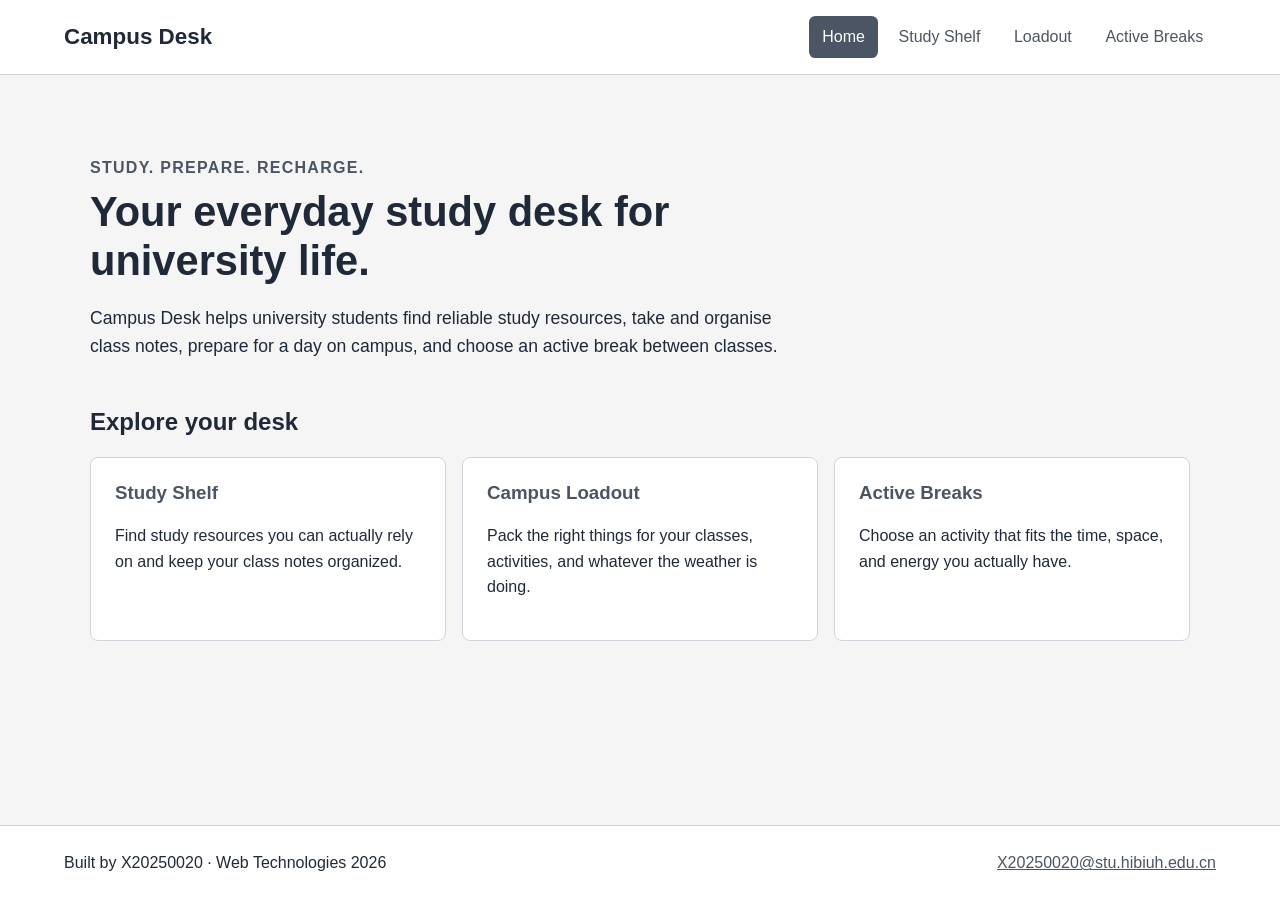
==== index.html @ 7bd05f5b "Set up Campus Desk four-page structure" ====
<!DOCTYPE html>
<html lang="en">

<head>
        <meta charset="UTF-8">

        <meta name="viewport"
        content="width=device-width, initial-scale=1.0">

        <meta name="description"
          content="A digital desk for university study and campus life.">

    <title>Home | Campus Desk</title>

    <link rel="stylesheet" href="styles.css">

</head>

<body>
    <a class="skip-link" href="#main-content">
        Skip to main content
    </a>

    <header class="site-header">
        <a class="site-name" href="index.html">
            Campus Desk
        </a>
        
        <nav aria-label="Primary navigation">
            <ul>
                <li>
                    <a href="index.html" aria-current="page">
                        Home
                    </a>
                </li>

                <li>
                    <a href="study.html">
                        Study Shelf
                    </a>
                </li>
                <li>
                    <a href="loadout.html">
                        Loadout
                    </a>
                </li>

                <li>
                    <a href="move.html">
                        Active Breaks
                    </a>
                </li>
            </ul>
        </nav>
    </header>

    <main id="main-content">
        <section class="hero">
            <p class="eyebrow">
                Study. Prepare. Recharge.
            </p>

            <h1>
                Your everyday study desk for university life.
            </h1>

            <p class="intro">
                Campus Desk helps university students find reliable study
                resources, take and organise class notes, prepare for a day
                on campus, and choose an active break between classes.
            </p>
        </section>

        <section aria-labelledby="tools-heading">
            <h2 id="tools-heading">
                Explore your desk
            </h2>

            <div class="tool-grid">
                <article class="tool-card">
                    <h3>
                        <a href="study.html">
                            Study Shelf
                        </a>
                    </h3>

                    <p>
                        Find study resources you can actually rely on and keep your class notes organized.
                    </p>
                </article>

                <article class="tool-card">
                    <h3>
                        <a href="loadout.html">
                            Campus Loadout
                        </a>
                    </h3>

                    <p>
                        Pack the right things for your classes, activities, and whatever the weather is doing.
                    </p>
                </article>

                <article class="tool-card">
                    <h3>
                        <a href="move.html">
                            Active Breaks
                        </a>
                    </h3>

                    <p>
                       Choose an activity that fits the time, space, and energy you actually have.
                    </p>
                </article>
            </div>
        </section>
    </main>

    <footer class="site-footer">
    <p>
        Built by X20250020 · Web Technologies 2026
    </p>

    <address>
        <a href="mailto:X20250020@stu.hibiuh.edu.cn">
            X20250020@stu.hibiuh.edu.cn
        </a>
    </address>
</footer>


</body>
</html>
---- styles.css ----
/* ---------- Basic page settings ---------- */

* {
    box-sizing: border-box;
}

html {
    scroll-behavior: smooth;
}

body {
    min-height: 100vh;
    margin: 0;

    display: flex;
    flex-direction: column;

    font-family: Arial, sans-serif;
    line-height: 1.6;
    color: #1f2937;
    background-color: #f5f5f5;
}

a {
    color: #4b5563;
}

img {
    display: block;
    max-width: 100%;
}


/* ---------- Keyboard accessibility ---------- */

a:focus-visible,
button:focus-visible,
input:focus-visible,
select:focus-visible,
textarea:focus-visible,
summary:focus-visible {
    outline: 3px solid #f59e0b;
    outline-offset: 3px;
}

.skip-link {
    position: absolute;
    top: 0;
    left: -10000px;
}

.skip-link:focus {
    left: 1rem;
    top: 1rem;
    z-index: 100;

    padding: 0.75rem 1rem;

    color: #1f2937;
    background-color: white;
}


/* ---------- Header and navigation ---------- */

.site-header {
    display: flex;
    justify-content: space-between;
    align-items: center;
    gap: 2rem;

    padding: 1rem 5%;

    background-color: white;
    border-bottom: 1px solid #d1d5db;
}

.site-name {
    color: #1f2937;
    font-size: 1.4rem;
    font-weight: bold;
    text-decoration: none;
}

nav ul {
    display: flex;
    flex-wrap: wrap;
    gap: 0.5rem;

    margin: 0;
    padding: 0;

    list-style: none;
}

nav a {
    display: block;

    padding: 0.5rem 0.8rem;

    color: #4b5563;
    border-radius: 0.4rem;
    text-decoration: none;
}

nav a:hover,
nav a[aria-current="page"] {
    color: white;
    background-color: #4b5563;
}


/* ---------- Main content ---------- */

main {
    width: 90%;
    max-width: 1100px;
    margin: 0 auto;
    padding: 4rem 0;

    flex: 1;
}

.hero,
.page-intro {
    max-width: 720px;
    margin-bottom: 3rem;
}

.eyebrow {
    margin-bottom: 0.4rem;

    color: #4b5563;
    font-weight: bold;
    letter-spacing: 0.08em;
    text-transform: uppercase;
}

h1,
h2,
h3 {
    line-height: 1.2;
}

h1 {
    margin: 0 0 1rem;
    font-size: 2.6rem;
}

h2 {
    margin-top: 0;
}

.intro,
.page-intro p {
    font-size: 1.1rem;
}


/* ---------- Home page cards ---------- */

.tool-grid {
    display: grid;
    grid-template-columns: repeat(3, 1fr);
    gap: 1rem;
}

.tool-card {
    padding: 1.5rem;

    background-color: white;
    border: 1px solid #d1d5db;
    border-radius: 0.5rem;
}

.tool-card h3 {
    margin-top: 0;
}

.tool-card a {
    text-decoration: none;
}

.tool-card:hover {
    border-color: #4b5563;
}


/* ---------- Study Shelf ---------- */

.study-layout {
    display: grid;
    grid-template-columns: 1fr 1fr;
    gap: 2rem;
}

.shelf {
    padding: 1.5rem;

    background-color: white;
    border: 1px solid #d1d5db;
    border-radius: 0.5rem;
}

.book-list {
    display: grid;
    gap: 1rem;
}

.book-card {
    padding: 1rem;

    background-color: #f7f7f7;
    border-left: 4px solid #4b5563;
}

.book-card h3 {
    margin-top: 0;
}

.notebook-list {
    display: grid;
    gap: 0.75rem;

    margin-bottom: 2rem;
}

details {
    padding: 0.8rem;

    background-color: #f7f7f7;
    border: 1px solid #d1d5db;
    border-radius: 0.4rem;
}

summary {
    font-weight: bold;
    cursor: pointer;
}


/* ---------- Forms ---------- */

.form-group {
    margin-bottom: 1rem;
}

label {
    display: block;
    margin-bottom: 0.35rem;
    font-weight: bold;
}

input[type="text"],
select,
textarea {
    width: 100%;
    padding: 0.75rem;

    font: inherit;
    color: #1f2937;
    background-color: white;

    border: 1px solid #9ca3af;
    border-radius: 0.35rem;
}

textarea {
    resize: vertical;
}

fieldset {
    margin: 0 0 1rem;
    padding: 1rem;

    border: 1px solid #9ca3af;
    border-radius: 0.35rem;
}

legend {
    padding: 0 0.4rem;
    font-weight: bold;
}

fieldset label {
    margin: 0.5rem 0;
    font-weight: normal;
}

input[type="checkbox"],
input[type="radio"] {
    margin-right: 0.4rem;
}

.button-row {
    display: flex;
    flex-wrap: wrap;
    gap: 0.75rem;

    margin-top: 1rem;
}

button {
    padding: 0.7rem 1rem;

    font: inherit;
    font-weight: bold;
    color: white;

    background-color: #4b5563;
    border: 0;
    border-radius: 0.35rem;

    cursor: pointer;
}

button:hover {
    background-color: #374151;
}


/* ---------- Loadout page ---------- */

.loadout-layout,
.move-layout {
    display: grid;
    grid-template-columns: 1fr 1fr;
    gap: 2rem;
}

.loadout-controls,
.loadout-preview,
.activity-controls,
.activity-result {
    padding: 1.5rem;

    background-color: white;
    border: 1px solid #d1d5db;
    border-radius: 0.5rem;
}

.backpack {
    min-height: 220px;

    display: grid;
    place-items: center;

    margin: 1rem 0;
    padding: 2rem;

    color: white;
    font-size: 1.4rem;
    font-weight: bold;

    background-color: #4b5563;
    border: 8px solid #374151;
    border-radius: 2rem 2rem 0.8rem 0.8rem;
}

#packing-list {
    padding-left: 1.5rem;
}


/* ---------- Active Breaks page ---------- */

.activity-figure {
    min-height: 220px;

    display: grid;
    place-items: center;

    margin: 1rem 0;
    padding: 2rem;

    color: #4b5563;
    font-size: 1.3rem;
    font-weight: bold;

    background-color: #f3f4f6;
    border: 2px dashed #4b5563;
    border-radius: 0.5rem;
}

.activity-grid {
    display: grid;
    grid-template-columns: repeat(2, 1fr);
    gap: 1rem;
}

.activity-card {
    padding: 1.5rem;

    background-color: white;
    border: 1px solid #d1d5db;
    border-radius: 0.5rem;
}

.activity-card h3 {
    margin-top: 0;
}


/* ---------- Footer ---------- */

.site-footer {
    display: flex;
    justify-content: space-between;
    gap: 1rem;

    padding: 1.5rem 5%;

    background-color: white;
    border-top: 1px solid #d1d5db;
}

.site-footer p {
    margin: 0;
}

.site-footer address {
    font-style: normal;
}


/* ---------- Phone layout ---------- */

@media (max-width: 760px) {
    .site-header {
        align-items: flex-start;
        flex-direction: column;
        gap: 1rem;
    }

    main {
        padding: 2.5rem 0;
    }

    h1 {
        font-size: 2rem;
    }

    .tool-grid,
    .study-layout,
    .loadout-layout,
    .move-layout,
    .activity-grid {
        grid-template-columns: 1fr;
    }

    .site-footer {
        flex-direction: column;
    }
}
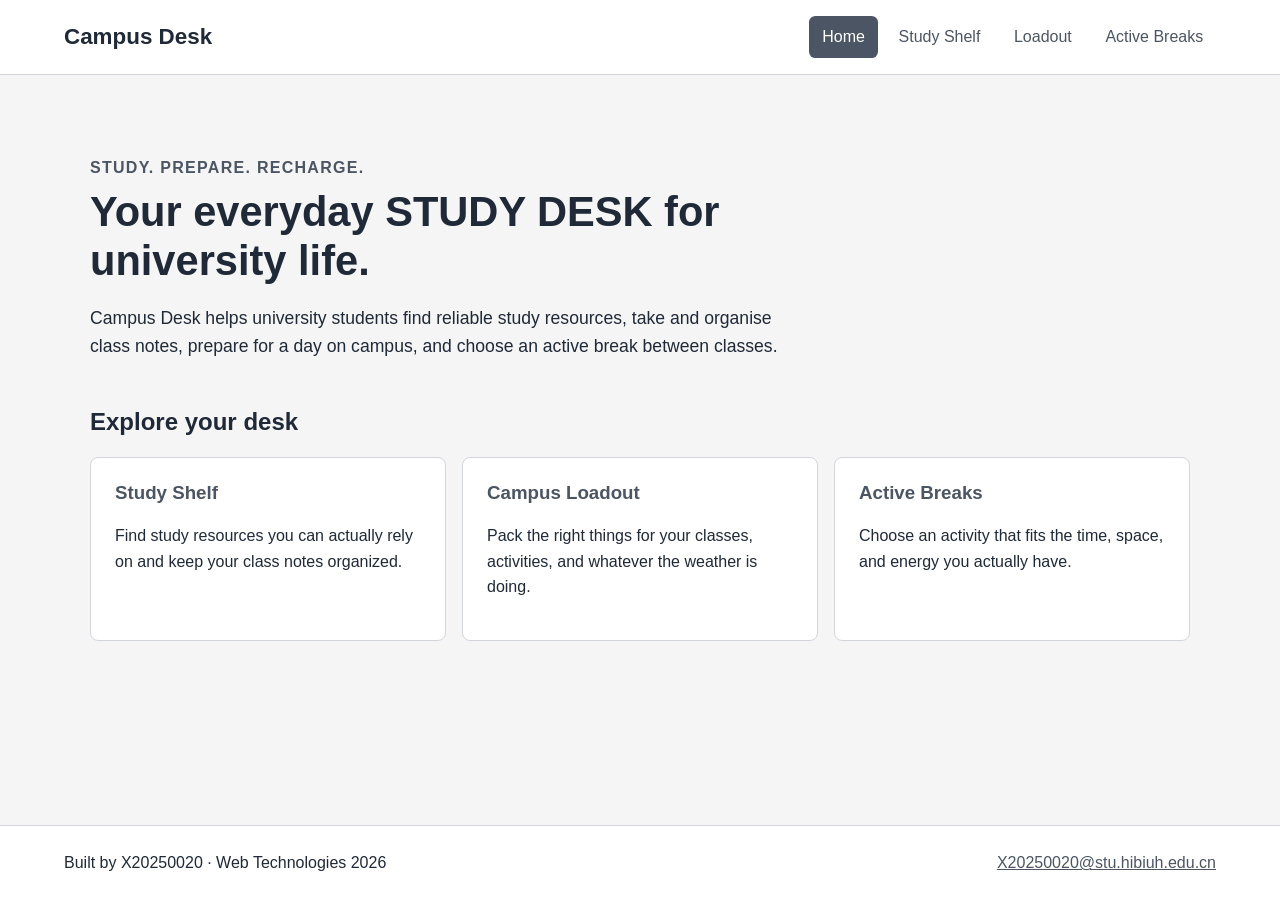
==== commit f57c93fd: "Refine Campus Desk homepage" ====
--- a/index.html
+++ b/index.html
@@ -61,7 +61,7 @@
             </p>
 
             <h1>
-                Your everyday study desk for university life.
+                Your everyday STUDY DESK for university life.
             </h1>
 
             <p class="intro">
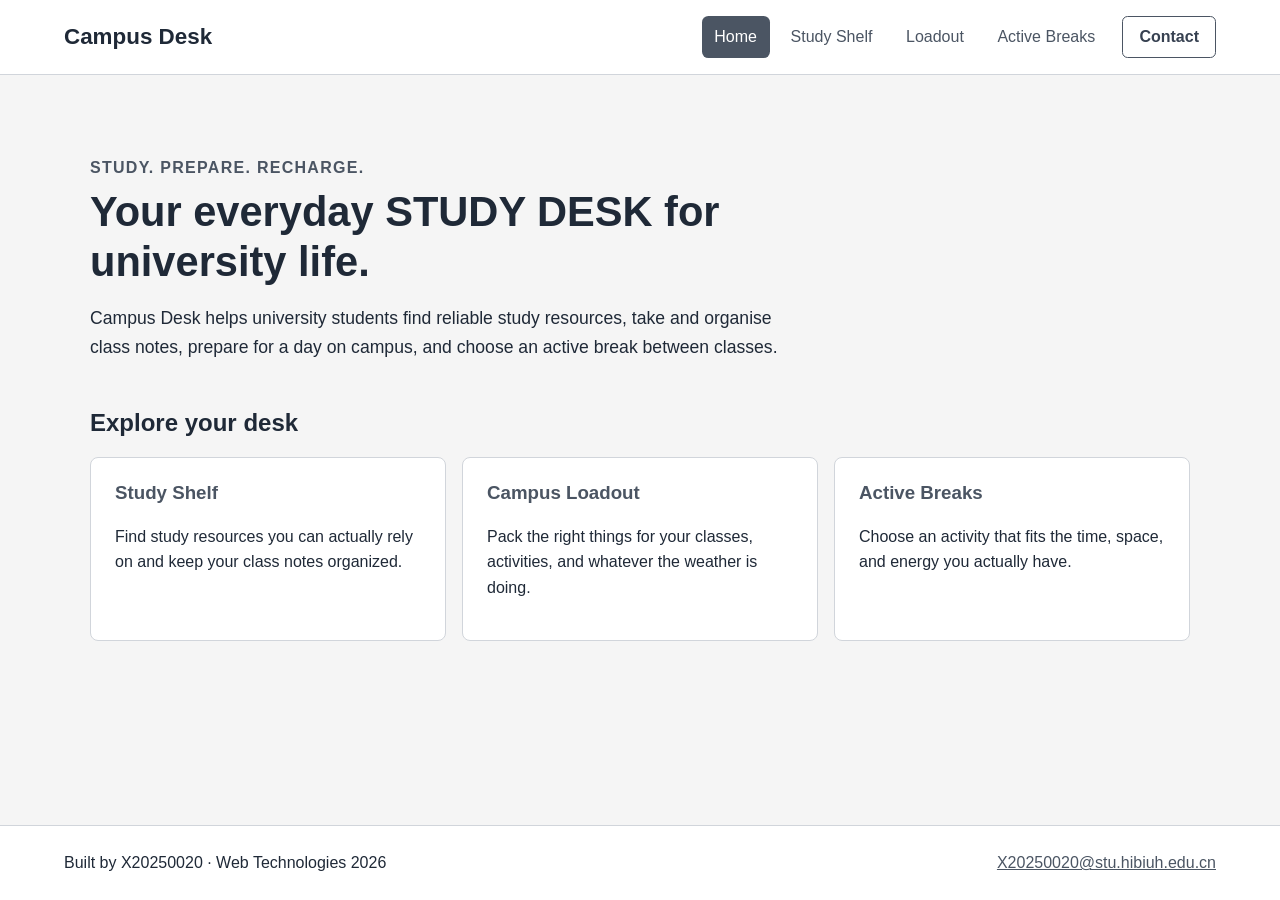
==== commit 579b3244: "Add Contact page and navigation" ====
--- a/index.html
+++ b/index.html
@@ -48,6 +48,13 @@
                 <li>
                     <a href="move.html">
                         Active Breaks
+                    </a>
+                </li>
+
+                <li>
+                    <a class="contact-nav-link"
+                       href="contact.html">
+                        Contact
                     </a>
                 </li>
             </ul>
--- a/styles.css
+++ b/styles.css
@@ -109,6 +109,24 @@
     background-color: #4b5563;
 }
 
+.contact-nav-link {
+    margin-left: 0.4rem;
+    padding: 0.45rem 1rem;
+
+    color: #374151;
+    font-weight: bold;
+
+    background-color: white;
+    border: 1px solid #4b5563;
+    border-radius: 0.35rem;
+}
+
+.contact-nav-link:hover,
+.contact-nav-link[aria-current="page"] {
+    color: white;
+    background-color: #4b5563;
+}
+
 
 /* ---------- Main content ---------- */
 
@@ -252,6 +270,7 @@
 }
 
 input[type="text"],
+input[type="email"],
 select,
 textarea {
     width: 100%;
@@ -398,6 +417,40 @@
 
 .activity-card h3 {
     margin-top: 0;
+}
+
+
+/* ---------- Contact page ---------- */
+
+.contact-layout {
+    display: grid;
+    grid-template-columns: 0.8fr 1.2fr;
+    gap: 2rem;
+}
+
+.contact-details,
+.contact-form-card {
+    padding: 1.5rem;
+
+    background-color: white;
+    border: 1px solid #d1d5db;
+    border-radius: 0.5rem;
+}
+
+.contact-details h3 {
+    margin-bottom: 0.35rem;
+}
+
+.contact-details address {
+    font-style: normal;
+}
+
+.contact-note {
+    margin-top: 2rem;
+    padding-top: 1rem;
+
+    color: #4b5563;
+    border-top: 1px solid #d1d5db;
 }
 
 
@@ -444,6 +497,7 @@
     .study-layout,
     .loadout-layout,
     .move-layout,
+    .contact-layout,
     .activity-grid {
         grid-template-columns: 1fr;
     }
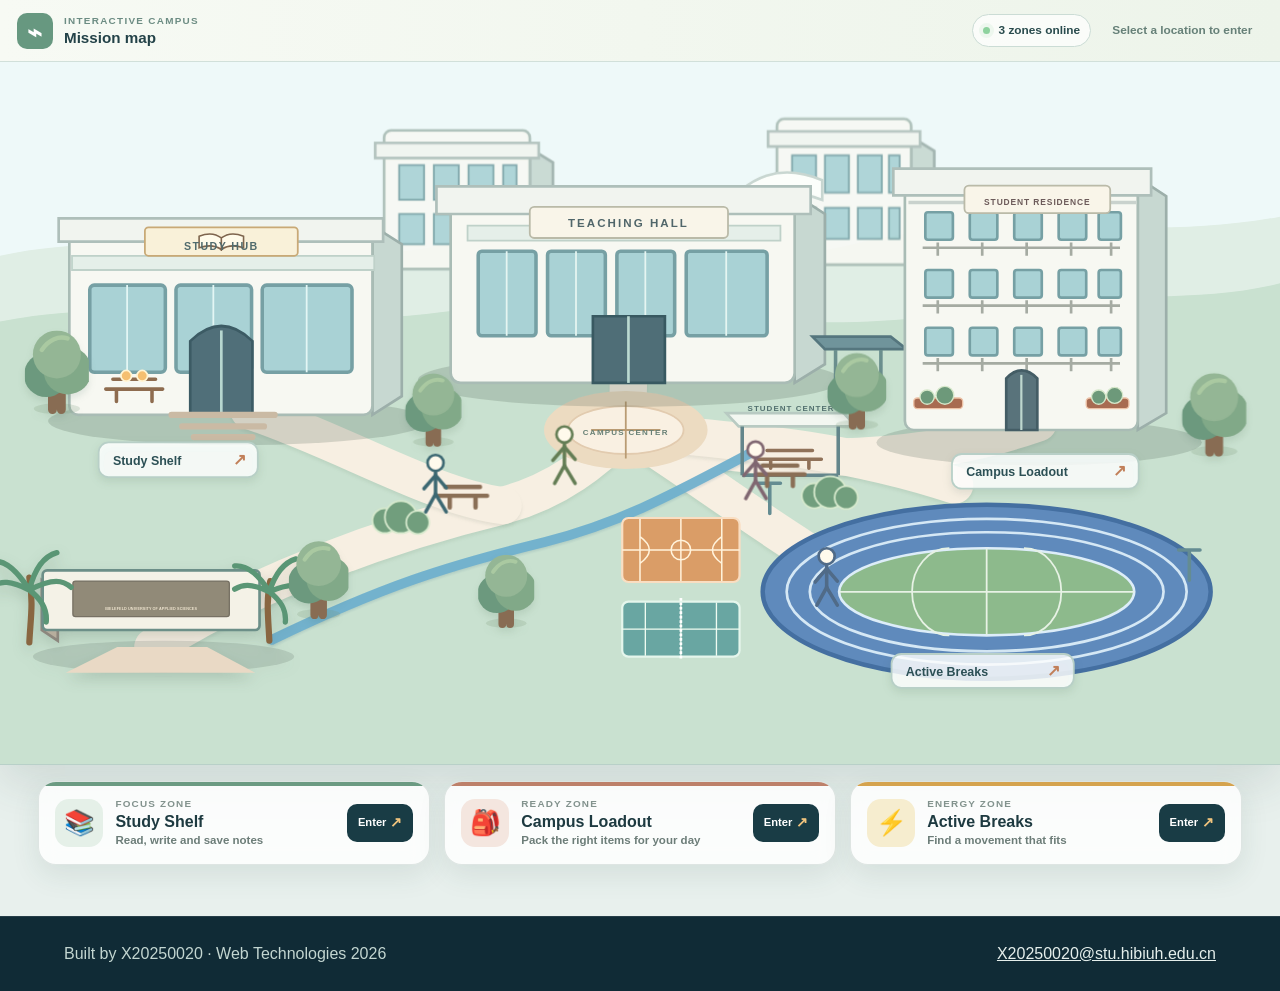
==== commit a565c56d: "Update Campus Desk" ====
--- a/index.html
+++ b/index.html
@@ -13,114 +13,427 @@
     <title>Home | Campus Desk</title>
 
     <link rel="stylesheet" href="styles.css">
+    <link rel="stylesheet" href="home.css">
+    <script src="home.js" defer></script>
 
 </head>
 
-<body>
+<body class="home-page">
     <a class="skip-link" href="#main-content">
         Skip to main content
     </a>
 
-    <header class="site-header">
-        <a class="site-name" href="index.html">
-            Campus Desk
-        </a>
-        
-        <nav aria-label="Primary navigation">
-            <ul>
-                <li>
-                    <a href="index.html" aria-current="page">
-                        Home
+    <main id="main-content">
+        <section class="campus-world" aria-label="Explore the campus">
+            <div class="campus-gamebar">
+                <div class="gamebar-title">
+                    <span class="gamebar-map-icon" aria-hidden="true">⌁</span>
+                    <div><small>Interactive campus</small><strong>Mission map</strong></div>
+                </div>
+                <div class="gamebar-status">
+                    <span><i aria-hidden="true"></i> 3 zones online</span>
+                    <span class="gamebar-hint">Select a location to enter</span>
+                </div>
+            </div>
+            <div class="campus-map-scroll">
+                <svg class="campus-map" viewBox="0 0 1440 790" xmlns="http://www.w3.org/2000/svg" role="group" aria-label="Campus map with a library, teaching building, dorm and sports field">
+                    <defs>
+                        <linearGradient id="campus-sky" x2="0" y2="1">
+                            <stop stop-color="#eaf6fa"/>
+                            <stop offset="1" stop-color="#f8faf2"/>
+                        </linearGradient>
+                        <linearGradient id="campus-grass" x2="0" y2="1">
+                            <stop stop-color="#e3edda"/>
+                            <stop offset="1" stop-color="#cfdfc9"/>
+                        </linearGradient>
+                        <linearGradient id="campus-path" x2="0" y2="1">
+                            <stop stop-color="#f5e9d8"/>
+                            <stop offset="1" stop-color="#e6d4bd"/>
+                        </linearGradient>
+                        <linearGradient id="library-front" x2="0" y2="1">
+                            <stop stop-color="#f9f5e9"/>
+                            <stop offset="1" stop-color="#e5d9c4"/>
+                        </linearGradient>
+                        <linearGradient id="dorm-front" x2="0" y2="1">
+                            <stop stop-color="#faf1e4"/>
+                            <stop offset="1" stop-color="#e5ccb7"/>
+                        </linearGradient>
+                        <linearGradient id="hall-front" x2="0" y2="1">
+                            <stop stop-color="#f9f8ee"/>
+                            <stop offset="1" stop-color="#e2e8dc"/>
+                        </linearGradient>
+                        <filter id="building-shadow" x="-20%" y="-30%" width="140%" height="170%">
+                            <feDropShadow dx="0" dy="12" stdDeviation="13" flood-color="#40584f" flood-opacity=".18"/>
+                        </filter>
+                        <symbol id="campus-tree" viewBox="-36 -62 72 94">
+                            <ellipse cx="0" cy="26" rx="26" ry="6" fill="#7b987c" opacity=".22"/>
+                            <path d="M-5 6V27M5 7v20" stroke="#876d55" stroke-width="10" stroke-linecap="round"/>
+                            <circle cx="-12" cy="-12" r="25" fill="#6e987f"/>
+                            <circle cx="12" cy="-17" r="27" fill="#83a889"/>
+                            <circle cx="0" cy="-35" r="27" fill="#95b596"/>
+                            <path d="M-17-40c8-12 19-16 29-13" stroke="#b7d1aa" stroke-width="5" fill="none" stroke-linecap="round" opacity=".65"/>
+                        </symbol>
+                    </defs>
+
+                    <rect width="1440" height="790" fill="url(#campus-sky)"/>
+                    <path d="M0 321Q150 258 300 307T600 302T940 300T1440 298V790H0Z" fill="#eaf0e3"/>
+                    <path d="M0 366Q160 326 352 352T739 348T1090 350T1440 329V790H0Z" fill="url(#campus-grass)"/>
+                    <g class="cloud cloud-one" fill="#fff" opacity=".72">
+                        <ellipse cx="131" cy="95" rx="56" ry="14"/><circle cx="105" cy="82" r="19"/><circle cx="139" cy="76" r="27"/>
+                    </g>
+                    <g class="cloud cloud-two" fill="#fff" opacity=".7">
+                        <ellipse cx="1118" cy="108" rx="76" ry="17"/><circle cx="1078" cy="95" r="23"/><circle cx="1126" cy="86" r="32"/>
+                    </g>
+                    <circle cx="1332" cy="83" r="37" fill="#f3dca4" opacity=".85"/>
+
+                    <g class="campus-background-buildings" aria-hidden="true">
+                        <g transform="translate(382 218)">
+                            <rect width="174" height="126" rx="8"/>
+                            <path class="aux-roof" d="M-8 13H182L158-7H18Z"/>
+                            <g class="aux-windows">
+                                <rect x="18" y="34" width="31" height="35" rx="4"/><rect x="60" y="34" width="31" height="35" rx="4"/><rect x="102" y="34" width="31" height="35" rx="4"/><rect x="144" y="34" width="18" height="35" rx="4"/>
+                                <rect x="18" y="80" width="31" height="28" rx="4"/><rect x="60" y="80" width="31" height="28" rx="4"/><rect x="102" y="80" width="31" height="28" rx="4"/>
+                            </g>
+                        </g>
+                        <g transform="translate(916 215)">
+                            <rect width="154" height="132" rx="8"/>
+                            <path class="aux-roof" d="M-8 14H162L142-6H20Z"/>
+                            <g class="aux-windows">
+                                <rect x="17" y="36" width="34" height="34" rx="4"/><rect x="61" y="36" width="34" height="34" rx="4"/><rect x="105" y="36" width="32" height="34" rx="4"/>
+                                <rect x="17" y="82" width="34" height="29" rx="4"/><rect x="61" y="82" width="34" height="29" rx="4"/><rect x="105" y="82" width="32" height="29" rx="4"/>
+                            </g>
+                        </g>
+                    </g>
+
+                    <!-- Paths connect the three destinations as one campus. -->
+                    <path d="M664 338Q676 426 699 502Q667 557 571 594Q413 615 239 669" class="ground-path"/>
+                    <path d="M699 502Q850 531 1037 506Q1169 501 1278 600" class="ground-path"/>
+                    <path d="M700 502Q815 595 907 693" class="ground-path"/>
+                    <path d="M208 744Q260 694 365 646Q477 606 571 594" class="ground-path ground-path--entrance"/>
+                    <ellipse cx="700" cy="509" rx="67" ry="31" fill="#ead6ba"/>
+                    <ellipse cx="700" cy="509" rx="45" ry="17" fill="#f5e8d5"/>
+                    <g class="campus-start-point" transform="translate(700 496)">
+                        <circle r="13"/>
+                        <path d="M0-6V6M-6 0H6"/>
+                        <text x="0" y="30" text-anchor="middle">START</text>
+                    </g>
+
+                    <use href="#campus-tree" x="28" y="387" width="72" height="94"/>
+                    <use href="#campus-tree" x="479" y="398" width="68" height="89"/>
+                    <use href="#campus-tree" x="932" y="371" width="67" height="88"/>
+                    <use href="#campus-tree" x="1340" y="430" width="72" height="94"/>
+                    <use href="#campus-tree" x="69" y="625" width="71" height="93"/>
+                    <use href="#campus-tree" x="618" y="645" width="65" height="86"/>
+
+                    <g class="campus-landscape-details" aria-hidden="true">
+                        <g class="campus-bench" transform="translate(468 562)">
+                            <path d="M0 0H55M5-9H50M9 0V13M46 0V13"/>
+                        </g>
+                        <g class="campus-bench" transform="translate(921 528)">
+                            <path d="M0 0H55M5-9H50M9 0V13M46 0V13"/>
+                        </g>
+                        <g class="campus-shrubs">
+                            <circle cx="343" cy="579" r="14"/><circle cx="360" cy="576" r="18"/><circle cx="379" cy="581" r="13"/>
+                            <circle cx="1007" cy="543" r="13"/><circle cx="1024" cy="539" r="17"/><circle cx="1042" cy="544" r="12"/>
+                        </g>
+                    </g>
+
+                    <g class="campus-gate" aria-label="Campus entrance">
+                        <ellipse cx="207" cy="756" rx="113" ry="15"/>
+                        <rect class="gate-pillar" x="111" y="665" width="31" height="91" rx="7"/>
+                        <rect class="gate-pillar" x="273" y="665" width="31" height="91" rx="7"/>
+                        <path class="gate-canopy" d="M106 675Q207 619 309 675L298 690Q207 643 117 690Z"/>
+                        <rect class="gate-sign" x="153" y="643" width="108" height="34" rx="17"/>
+                        <text x="207" y="665" text-anchor="middle">CAMPUS</text>
+                        <circle class="gate-light" cx="127" cy="699" r="5"/><circle class="gate-light" cx="288" cy="699" r="5"/>
+                    </g>
+
+                    <g id="dynamic-students" aria-hidden="true"></g>
+
+                    <!-- The teaching building gives the campus a shared centre. -->
+                    <g class="teaching-building" filter="url(#building-shadow)">
+                        <ellipse cx="719" cy="367" rx="214" ry="24" fill="#79937b" opacity=".2"/>
+                        <rect x="541" y="177" width="357" height="186" rx="5" fill="url(#hall-front)" stroke="#9da99a" stroke-width="3"/>
+                        <path d="M519 183L721 107L919 183Z" fill="#6a8390" stroke="#4e6b79" stroke-width="5" stroke-linejoin="round"/>
+                        <path d="M544 184h353" stroke="#d6e5e8" stroke-width="8"/>
+                        <rect x="574" y="215" width="55" height="63" rx="3" fill="#a9cdd1" stroke="#7e9fa3" stroke-width="5"/>
+                        <rect x="646" y="215" width="55" height="63" rx="3" fill="#a9cdd1" stroke="#7e9fa3" stroke-width="5"/>
+                        <rect x="738" y="215" width="55" height="63" rx="3" fill="#a9cdd1" stroke="#7e9fa3" stroke-width="5"/>
+                        <rect x="810" y="215" width="55" height="63" rx="3" fill="#a9cdd1" stroke="#7e9fa3" stroke-width="5"/>
+                        <path d="M602 218v60m72-60v60m92-60v60m72-60v60" stroke="#dceceb" stroke-width="3"/>
+                        <rect x="664" y="298" width="110" height="65" rx="4" fill="#597681"/>
+                        <path d="M719 301v62" stroke="#c7d8d4" stroke-width="4"/>
+                        <path d="M541 346h357" stroke="#aab7a7" stroke-width="9"/>
+                        <rect x="590" y="164" width="260" height="34" rx="3" fill="#f8f2df" stroke="#9da99a" stroke-width="2"/>
+                        <text x="720" y="187" text-anchor="middle" class="building-sign">TEACHING HALL</text>
+                    </g>
+
+                    <!-- All three buildings and spaces are links. -->
+                    <a href="study.html" class="campus-destination library-link" aria-label="Enter the library and open Study Shelf">
+                        <g class="building-art" filter="url(#building-shadow)">
+                            <ellipse cx="259" cy="489" rx="213" ry="25" fill="#697b69" opacity=".22"/>
+                            <rect x="80" y="289" width="361" height="200" rx="5" fill="url(#library-front)" stroke="#b8a890" stroke-width="3"/>
+                            <path d="M55 295L258 206L466 295Z" fill="#8c7466" stroke="#6d5a51" stroke-width="5" stroke-linejoin="round"/>
+                            <g class="library-emblem" transform="translate(258 257)">
+                                <circle r="25"/>
+                                <path d="M-15-7Q-7-11 0-5V12Q-7 6-15 8ZM15-7Q7-11 0-5V12Q7 6 15 8Z"/>
+                                <path d="M0-5V12"/>
+                            </g>
+                            <path d="M79 300h362" stroke="#e5d5bd" stroke-width="9"/>
+                            <rect x="100" y="332" width="61" height="91" rx="4" fill="#a5c7c1" stroke="#73958f" stroke-width="6"/>
+                            <rect x="180" y="332" width="61" height="91" rx="4" fill="#a5c7c1" stroke="#73958f" stroke-width="6"/>
+                            <rect x="282" y="332" width="61" height="91" rx="4" fill="#a5c7c1" stroke="#73958f" stroke-width="6"/>
+                            <rect x="362" y="332" width="61" height="91" rx="4" fill="#a5c7c1" stroke="#73958f" stroke-width="6"/>
+                            <path d="M130 336v85m81-85v85m102-85v85m80-85v85" stroke="#d8e6da" stroke-width="3"/>
+                            <rect x="239" y="397" width="48" height="92" rx="23" fill="#6f876e" stroke="#526d5c" stroke-width="5"/>
+                            <circle cx="274" cy="447" r="3" fill="#f5deb0"/>
+                            <path d="M79 473h362" stroke="#ad9b7e" stroke-width="11"/>
+                            <path class="library-steps" d="M213 489H303M224 500H292M236 511H280"/>
+                            <rect x="171" y="274" width="174" height="37" rx="4" fill="#f9f4e6" stroke="#b09a7b" stroke-width="2"/>
+                            <text x="258" y="300" text-anchor="middle" class="building-sign">LIBRARY</text>
+                        </g>
+                        <g class="place-label" transform="translate(93 517)">
+                            <rect width="299" height="66" rx="12"/>
+                            <text x="18" y="27" class="place-title">Study Shelf <tspan class="place-arrow">↗</tspan></text>
+                            <text x="18" y="49" class="place-subtitle">Read · Write · Focus</text>
+                        </g>
                     </a>
-                </li>
-
-                <li>
-                    <a href="study.html">
-                        Study Shelf
+
+                    <a href="loadout.html" class="campus-destination dorm-link" aria-label="Enter the dorm and open Campus Loadout">
+                        <g class="building-art" filter="url(#building-shadow)">
+                            <ellipse cx="1167" cy="493" rx="188" ry="24" fill="#718579" opacity=".23"/>
+                            <rect x="1003" y="281" width="329" height="211" rx="5" fill="url(#dorm-front)" stroke="#b79e8b" stroke-width="3"/>
+                            <path d="M983 287L1030 232H1304L1351 287Z" fill="#a57970" stroke="#805f59" stroke-width="5" stroke-linejoin="round"/>
+                            <g class="dorm-emblem" transform="translate(1167 253)">
+                                <circle r="22"/>
+                                <path d="M5-12A13 13 0 1 0 12 7A11 11 0 0 1 5-12Z"/>
+                                <circle class="dorm-star" cx="-7" cy="-7" r="2.2"/>
+                            </g>
+                            <path d="M1004 289h327" stroke="#e8cfc1" stroke-width="8"/>
+                            <g fill="#acd0d3" stroke="#8baab0" stroke-width="5">
+                                <rect x="1033" y="316" width="58" height="57" rx="4"/><rect x="1112" y="316" width="58" height="57" rx="4"/><rect x="1191" y="316" width="58" height="57" rx="4"/><rect x="1269" y="316" width="37" height="57" rx="4"/>
+                                <rect x="1033" y="396" width="58" height="57" rx="4"/><rect x="1269" y="396" width="37" height="57" rx="4"/>
+                            </g>
+                            <path d="M1062 319v54m79-54v54m79-54v54m68-54v54m-226 25v52m226-52v52" stroke="#e0eeea" stroke-width="3"/>
+                            <g class="dorm-planters">
+                                <rect x="1032" y="373" width="60" height="9" rx="3"/>
+                                <circle cx="1045" cy="372" r="6"/><circle cx="1061" cy="370" r="8"/><circle cx="1078" cy="372" r="6"/>
+                                <rect x="1268" y="373" width="39" height="9" rx="3"/>
+                                <circle cx="1278" cy="372" r="6"/><circle cx="1293" cy="370" r="8"/>
+                            </g>
+                            <rect x="1124" y="392" width="126" height="99" rx="53" fill="#5c7680" stroke="#465f68" stroke-width="5"/>
+                            <path d="M1187 395v96" stroke="#a9c4bc" stroke-width="4"/>
+                            <path d="M1003 475h328" stroke="#c3a88e" stroke-width="10"/>
+                            <rect x="1096" y="267" width="142" height="32" rx="4" fill="#f9efe0" stroke="#b79e8b" stroke-width="2"/>
+                            <text x="1167" y="289" text-anchor="middle" class="building-sign">DORM</text>
+                        </g>
+                        <g class="place-label" transform="translate(1016 518)">
+                            <rect width="300" height="66" rx="12"/>
+                            <text x="18" y="27" class="place-title">Campus Loadout <tspan class="place-arrow">↗</tspan></text>
+                            <text x="18" y="49" class="place-subtitle">Pack · Check · Go</text>
+                        </g>
                     </a>
-                </li>
-                <li>
-                    <a href="loadout.html">
-                        Loadout
+
+                    <a href="move.html" class="campus-destination field-link" aria-label="Enter the sports field and open Active Breaks">
+                        <g class="building-art" filter="url(#building-shadow)">
+                            <rect x="757" y="608" width="541" height="148" rx="74" fill="#5f88b5" stroke="#456f9c" stroke-width="6"/>
+                            <rect x="781" y="625" width="493" height="114" rx="57" fill="none" stroke="#d8e8f4" stroke-width="4"/>
+                            <rect x="806" y="640" width="443" height="84" rx="42" fill="none" stroke="#d8e8f4" stroke-width="3"/>
+                            <rect x="831" y="655" width="393" height="54" rx="27" fill="#8fb58b" stroke="#d8e8f4" stroke-width="4"/>
+                            <g class="basketball-court">
+                                <rect x="850" y="659" width="157" height="47" rx="7"/>
+                                <path d="M928 660V705M850 682H1007M883 660V705M974 660V705M883 671Q904 682 883 694M974 671Q953 682 974 694"/>
+                                <circle cx="928" cy="682" r="10"/>
+                            </g>
+                            <g class="badminton-court">
+                                <rect x="1047" y="659" width="157" height="47" rx="7"/>
+                                <path d="M1125 660V705M1047 682H1204M1085 660V705M1165 660V705"/>
+                                <path class="court-net" d="M1125 656V708"/>
+                            </g>
+                            <rect x="784" y="589" width="39" height="18" rx="2" fill="#658b8a"/>
+                            <path d="M790 589v-28m27 28v-28" stroke="#577878" stroke-width="4"/>
+                            <rect x="1234" y="589" width="39" height="18" rx="2" fill="#658b8a"/>
+                            <path d="M1240 589v-28m27 28v-28" stroke="#577878" stroke-width="4"/>
+                        </g>
+                        <g class="place-label" transform="translate(883 572)">
+                            <rect width="286" height="62" rx="12"/>
+                            <text x="18" y="26" class="place-title">Active Breaks <tspan class="place-arrow">↗</tspan></text>
+                            <text x="18" y="47" class="place-subtitle">Move · Reset · Recharge</text>
+                        </g>
                     </a>
-                </li>
-
-                <li>
-                    <a href="move.html">
-                        Active Breaks
-                    </a>
-                </li>
-
-                <li>
-                    <a class="contact-nav-link"
-                       href="contact.html">
-                        Contact
-                    </a>
-                </li>
-            </ul>
+
+                    <!-- Little walkers bring the campus to life without blocking links. -->
+                    <g class="campus-walker walker-one" transform="translate(495 537)">
+                        <circle cx="0" cy="-31" r="9"/><path class="walker-body" d="M0-21v25"/><path class="walker-arm-a" d="M0-17l-13 15"/><path class="walker-arm-b" d="M0-17l12 14"/><path class="walker-leg-a" d="M0 4l-11 20"/><path class="walker-leg-b" d="M0 4l12 20"/>
+                    </g>
+                    <g class="campus-walker walker-two" transform="translate(849 511)">
+                        <circle cx="0" cy="-31" r="9"/><path class="walker-body" d="M0-21v25"/><path class="walker-arm-a" d="M0-17l-13 15"/><path class="walker-arm-b" d="M0-17l12 14"/><path class="walker-leg-a" d="M0 4l-11 20"/><path class="walker-leg-b" d="M0 4l12 20"/>
+                    </g>
+                    <g class="campus-walker walker-three" transform="translate(620 605)">
+                        <circle cx="0" cy="-31" r="9"/><path class="walker-body" d="M0-21v25"/><path class="walker-arm-a" d="M0-17l-13 15"/><path class="walker-arm-b" d="M0-17l12 14"/><path class="walker-leg-a" d="M0 4l-11 20"/><path class="walker-leg-b" d="M0 4l12 20"/>
+                    </g>
+                    <g class="campus-walker walker-four" transform="translate(1154 610)">
+                        <circle cx="0" cy="-31" r="9"/><path class="walker-body" d="M0-21v25"/><path class="walker-arm-a" d="M0-17l-13 15"/><path class="walker-arm-b" d="M0-17l12 14"/><path class="walker-leg-a" d="M0 4l-11 20"/><path class="walker-leg-b" d="M0 4l12 20"/>
+                    </g>
+
+                    <g class="campus-redesign">
+                        <rect class="scene-sky" width="1440" height="790"/>
+                        <path class="scene-hills" d="M0 218C158 183 306 236 470 211C660 181 794 248 964 204C1135 163 1270 205 1440 174V790H0Z"/>
+                        <path class="scene-lawn" d="M0 292C173 258 305 307 500 281C690 257 887 319 1090 279C1233 255 1340 274 1440 249V790H0Z"/>
+
+                        <g class="campus-content" transform="translate(0 -68)">
+                        <g class="campus-background-academics" aria-hidden="true">
+                            <g transform="translate(432 145)">
+                                <path class="academic-side" d="M164 20L190 36V170L164 156Z"/>
+                                <rect class="academic-front" width="164" height="156" rx="8"/>
+                                <path class="academic-roof" d="M-10 14H174V31H-10Z"/>
+                                <g class="academic-windows"><rect x="17" y="39" width="28" height="39"/><rect x="56" y="39" width="28" height="39"/><rect x="95" y="39" width="28" height="39"/><rect x="134" y="39" width="15" height="39"/><rect x="17" y="94" width="28" height="34"/><rect x="56" y="94" width="28" height="34"/><rect x="95" y="94" width="28" height="34"/><rect x="134" y="94" width="15" height="34"/></g>
+                            </g>
+                            <g transform="translate(874 132)">
+                                <path class="academic-side" d="M151 20L177 36V178L151 164Z"/>
+                                <rect class="academic-front" width="151" height="164" rx="8"/>
+                                <path class="academic-roof" d="M-10 14H161V31H-10Z"/>
+                                <g class="academic-windows"><rect x="17" y="41" width="27" height="42"/><rect x="54" y="41" width="27" height="42"/><rect x="91" y="41" width="27" height="42"/><rect x="126" y="41" width="12" height="42"/><rect x="17" y="100" width="27" height="35"/><rect x="54" y="100" width="27" height="35"/><rect x="91" y="100" width="27" height="35"/><rect x="126" y="100" width="12" height="35"/></g>
+                            </g>
+                        </g>
+
+                        <g class="biuh-bridge" aria-hidden="true">
+                            <path d="M807 241C842 193 880 182 925 201L925 223C882 207 848 218 817 258Z"/>
+                            <path d="M821 238C851 211 881 205 912 215"/>
+                        </g>
+
+                        <g class="campus-paths" aria-hidden="true">
+                            <path d="M172 726C287 653 434 599 566 567C629 550 669 516 704 482"/>
+                            <path d="M280 460C383 494 488 558 566 567"/>
+                            <path d="M1168 474C1065 510 887 536 704 482"/>
+                            <path d="M707 420C707 442 706 463 704 482"/>
+                            <path d="M704 482C797 540 888 614 1013 679"/>
+                            <path d="M703 482C824 494 945 501 1074 544"/>
+                        </g>
+                        <path class="blue-landscape-walk" d="M306 718C430 658 502 635 613 608C704 585 768 548 850 505"/>
+
+                        <g class="campus-plaza" aria-hidden="true">
+                            <ellipse cx="704" cy="482" rx="92" ry="44"/>
+                            <ellipse cx="704" cy="482" rx="65" ry="27"/>
+                            <path d="M704 450V514M665 482H743"/>
+                            <text x="704" y="488" text-anchor="middle">CAMPUS CENTER</text>
+                        </g>
+
+                        <g class="campus-gate-modern" aria-hidden="true">
+                            <ellipse cx="184" cy="737" rx="147" ry="18"/>
+                            <path class="gate-road" d="M132 726H233L287 755H74Z"/>
+                            <path class="gate-wall-side" d="M47 651L65 665V719L47 707Z"/>
+                            <rect class="gate-wall" x="48" y="640" width="244" height="67" rx="5"/>
+                            <rect class="gate-nameplate" x="82" y="652" width="176" height="40" rx="3"/>
+                            <text class="gate-en" x="170" y="684" text-anchor="middle">BIELEFELD UNIVERSITY OF APPLIED SCIENCES</text>
+                            <g class="palm palm-one" transform="translate(33 648)"><path class="palm-trunk" d="M0 73C1 49 5 29 0 0"/><path class="palm-leaf" d="M0 14C-22 3-32 4-40 9M0 14C-17-13-31-20-42-18M0 14C7-14 20-25 31-28M0 14C27 0 38 3 47 11M0 14C16 26 20 39 19 50"/></g>
+                            <g class="palm palm-two" transform="translate(303 652)"><path class="palm-trunk" d="M0 67C-1 44-4 22 1 0"/><path class="palm-leaf" d="M0 12C-22 2-30 4-39 9M0 12C-15-12-28-18-39-17M0 12C8-13 20-22 30-25M0 12C25 1 36 4 44 12M0 12C16 24 19 35 18 46"/></g>
+                        </g>
+
+                        <g id="dynamic-students-v2" aria-hidden="true"></g>
+
+                        <a href="study.html" class="campus-destination library-link" aria-label="Enter the library and open Study Shelf">
+                            <g class="building-art library-building">
+                                <ellipse class="building-shadow" cx="268" cy="472" rx="214" ry="27"/>
+                                <path class="building-side" d="M419 252L452 273V444L419 465Z"/>
+                                <rect class="building-front" x="78" y="252" width="341" height="213" rx="10"/>
+                                <path class="library-roof" d="M66 244H431V270H66Z"/>
+                                <path class="library-awning" d="M81 286H421V302H81Z"/>
+                                <g class="library-glass"><rect x="101" y="319" width="85" height="98" rx="5"/><rect x="198" y="319" width="85" height="98" rx="5"/><rect x="295" y="319" width="101" height="98" rx="5"/><path d="M143 319V417M240 319V417M345 319V417"/></g>
+                                <path class="library-entry" d="M214 465V382Q249 348 284 382V465Z"/>
+                                <path class="library-entry-line" d="M249 370V465"/>
+                                <g class="library-reading"><path d="M119 436H183M127 425H175M131 436V450M171 436V450"/><circle cx="142" cy="421" r="6"/><circle cx="160" cy="421" r="6"/></g>
+                                <path class="library-steps-2" d="M193 465H309M205 478H297M218 490H284"/>
+                                <g class="library-sign"><rect x="163" y="254" width="172" height="32" rx="4"/><path d="M224 264Q239 258 249 266V279Q239 272 224 277ZM274 264Q259 258 249 266V279Q259 272 274 277Z"/><text x="249" y="279" text-anchor="middle">STUDY HUB</text></g>
+                            </g>
+                            <g class="zone-label" transform="translate(111 496)"><rect width="179" height="39" rx="11"/><text x="16" y="25">Study Shelf</text><text class="zone-arrow" x="151" y="25">↗</text></g>
+                        </a>
+
+                        <g class="teaching-building-modern" aria-hidden="true">
+                            <ellipse class="building-shadow" cx="708" cy="426" rx="238" ry="30"/>
+                            <path class="building-side" d="M894 217L928 239V408L894 429Z"/>
+                            <rect class="building-front" x="507" y="217" width="387" height="212" rx="11"/>
+                            <path class="teaching-roof" d="M491 208H912V239H491Z"/>
+                            <path class="teaching-canopy" d="M526 252H878V269H526Z"/>
+                            <g class="teaching-glass"><rect x="538" y="281" width="65" height="95" rx="4"/><rect x="616" y="281" width="65" height="95" rx="4"/><rect x="694" y="281" width="65" height="95" rx="4"/><rect x="772" y="281" width="91" height="95" rx="4"/><path d="M570 281V376M648 281V376M726 281V376M817 281V376"/></g>
+                            <path class="teaching-entry" d="M667 429V354H748V429Z"/><path class="teaching-entry-line" d="M707 354V429"/>
+                            <g class="teaching-sign"><rect x="596" y="231" width="223" height="35" rx="5"/><text x="707" y="254" text-anchor="middle">TEACHING HALL</text></g>
+                            <g class="covered-walkway"><path d="M914 377H1002L1020 391H928Z"/><path d="M940 392V446M991 392V433"/></g>
+                        </g>
+
+                        <g class="student-center-pavilion" aria-hidden="true" transform="translate(817 443)">
+                            <path class="student-center-roof" d="M0 20H132L146 35H14Z"/>
+                            <path class="student-center-frame" d="M18 35V90M126 35V90M18 90H126"/>
+                            <path class="student-center-seat" d="M36 72H107M46 62H97M50 72V82M93 72V82"/>
+                            <text x="73" y="18" text-anchor="middle">STUDENT CENTER</text>
+                        </g>
+
+                        <a href="loadout.html" class="campus-destination dorm-link" aria-label="Enter the dorm and open Campus Loadout">
+                            <g class="building-art dorm-building">
+                                <ellipse class="building-shadow" cx="1169" cy="496" rx="183" ry="26"/>
+                                <path class="building-side" d="M1280 198L1312 219V463L1280 482Z"/>
+                                <rect class="building-front" x="1018" y="198" width="262" height="284" rx="10"/>
+                                <path class="dorm-roof" d="M1005 188H1295V218H1005Z"/>
+                                <path class="dorm-roof-line" d="M1022 226H1278"/>
+                                <g class="dorm-balconies">
+                                    <path d="M1038 277H1260M1038 342H1260M1038 407H1260"/>
+                                    <path d="M1055 271V286M1105 271V286M1155 271V286M1205 271V286M1250 271V286M1055 336V351M1105 336V351M1155 336V351M1205 336V351M1250 336V351M1055 401V416M1105 401V416M1155 401V416M1205 401V416M1250 401V416"/>
+                                </g>
+                                <g class="dorm-windows"><rect x="1041" y="237" width="31" height="31" rx="3"/><rect x="1091" y="237" width="31" height="31" rx="3"/><rect x="1141" y="237" width="31" height="31" rx="3"/><rect x="1191" y="237" width="31" height="31" rx="3"/><rect x="1236" y="237" width="25" height="31" rx="3"/><rect x="1041" y="302" width="31" height="31" rx="3"/><rect x="1091" y="302" width="31" height="31" rx="3"/><rect x="1141" y="302" width="31" height="31" rx="3"/><rect x="1191" y="302" width="31" height="31" rx="3"/><rect x="1236" y="302" width="25" height="31" rx="3"/><rect x="1041" y="367" width="31" height="31" rx="3"/><rect x="1091" y="367" width="31" height="31" rx="3"/><rect x="1141" y="367" width="31" height="31" rx="3"/><rect x="1191" y="367" width="31" height="31" rx="3"/><rect x="1236" y="367" width="25" height="31" rx="3"/></g>
+                                <path class="dorm-entry" d="M1132 482V424Q1149 406 1167 424V482Z"/><path class="dorm-entry-line" d="M1149 420V482"/>
+                                <g class="dorm-sign"><rect x="1085" y="207" width="164" height="31" rx="5"/><text x="1167" y="229" text-anchor="middle">STUDENT RESIDENCE</text></g>
+                                <g class="dorm-planters-2"><rect x="1028" y="446" width="55" height="12" rx="4"/><circle cx="1043" cy="445" r="8"/><circle cx="1063" cy="443" r="10"/><rect x="1222" y="446" width="48" height="12" rx="4"/><circle cx="1236" cy="445" r="8"/><circle cx="1254" cy="443" r="9"/></g>
+                            </g>
+                            <g class="zone-label" transform="translate(1071 509)"><rect width="210" height="39" rx="11"/><text x="16" y="25">Campus Loadout</text><text class="zone-arrow" x="181" y="25">↗</text></g>
+                        </a>
+
+                        <a href="move.html" class="campus-destination field-link" aria-label="Enter the sports area and open Active Breaks">
+                            <g class="sports-zone-modern">
+                                <ellipse class="track-outer" cx="1110" cy="664" rx="252" ry="98"/>
+                                <ellipse class="track-lane lane-one" cx="1110" cy="664" rx="225" ry="82"/><ellipse class="track-lane lane-two" cx="1110" cy="664" rx="199" ry="67"/>
+                                <ellipse class="sports-field" cx="1110" cy="664" rx="166" ry="49"/>
+                                <path class="field-lines" d="M944 664H1276M1110 615V713M1068 615A42 49 0 0 0 1068 713M1152 615A42 49 0 0 1 1152 713"/>
+                                <g class="basketball-court-2"><rect x="700" y="581" width="132" height="72" rx="7"/><path d="M766 582V652M700 617H832M720 582V652M812 582V652M720 602Q741 617 720 632M812 602Q791 617 812 632"/><circle cx="766" cy="617" r="11"/></g>
+                                <g class="badminton-court-2"><rect x="700" y="675" width="132" height="62" rx="7"/><path d="M766 676V736M700 706H832M726 676V736M806 676V736"/><path class="badminton-net-2" d="M766 671V741"/></g>
+                                <g class="sports-lights"><path d="M866 576V542M854 542H878M1338 651V617M1326 617H1350"/></g>
+                            </g>
+                            <g class="zone-label sports-label" transform="translate(1003 734)"><rect width="205" height="38" rx="11"/><text x="16" y="25">Active Breaks</text><text class="zone-arrow" x="175" y="25">↗</text></g>
+                        </a>
+
+                        <g class="campus-greenery" aria-hidden="true">
+                            <use href="#campus-tree" x="28" y="370" width="72" height="94"/><use href="#campus-tree" x="456" y="418" width="63" height="83"/><use href="#campus-tree" x="931" y="395" width="66" height="87"/><use href="#campus-tree" x="1330" y="418" width="72" height="94"/><use href="#campus-tree" x="325" y="607" width="67" height="88"/><use href="#campus-tree" x="538" y="622" width="63" height="83"/>
+                            <g class="plaza-benches"><path d="M493 556H548M501 546H540M506 556V569M535 556V569M850 532H905M858 522H897M863 532V545M892 532V545"/></g>
+                            <g class="plaza-shrubs"><circle cx="433" cy="584" r="14"/><circle cx="451" cy="580" r="18"/><circle cx="470" cy="586" r="13"/><circle cx="916" cy="556" r="14"/><circle cx="934" cy="552" r="18"/><circle cx="952" cy="558" r="13"/></g>
+                        </g>
+
+                        <g class="campus-walker walker-one" id="student-template" transform="translate(490 550)"><circle cx="0" cy="-31" r="9"/><path class="walker-body" d="M0-21v25"/><path class="walker-arm-a" d="M0-17l-13 15"/><path class="walker-arm-b" d="M0-17l12 14"/><path class="walker-leg-a" d="M0 4l-11 20"/><path class="walker-leg-b" d="M0 4l12 20"/></g>
+                        <g class="campus-walker walker-two" transform="translate(850 535)"><circle cx="0" cy="-31" r="9"/><path class="walker-body" d="M0-21v25"/><path class="walker-arm-a" d="M0-17l-13 15"/><path class="walker-arm-b" d="M0-17l12 14"/><path class="walker-leg-a" d="M0 4l-11 20"/><path class="walker-leg-b" d="M0 4l12 20"/></g>
+                        <g class="campus-walker walker-three" transform="translate(635 518)"><circle cx="0" cy="-31" r="9"/><path class="walker-body" d="M0-21v25"/><path class="walker-arm-a" d="M0-17l-13 15"/><path class="walker-arm-b" d="M0-17l12 14"/><path class="walker-leg-a" d="M0 4l-11 20"/><path class="walker-leg-b" d="M0 4l12 20"/></g>
+                        <g class="campus-walker walker-four" transform="translate(930 655)"><circle cx="0" cy="-31" r="9"/><path class="walker-body" d="M0-21v25"/><path class="walker-arm-a" d="M0-17l-13 15"/><path class="walker-arm-b" d="M0-17l12 14"/><path class="walker-leg-a" d="M0 4l-11 20"/><path class="walker-leg-b" d="M0 4l12 20"/></g>
+                        </g>
+                    </g>
+                </svg>
+            </div>
+            <p class="campus-scroll-hint">Swipe sideways to explore all zones.</p>
+        </section>
+
+        <nav class="campus-quick-links" aria-label="Campus destinations">
+            <a href="study.html" class="mission-card mission-card--study">
+                <span class="mission-icon" aria-hidden="true">📚</span>
+                <span class="mission-copy"><small>Focus zone</small><strong>Study Shelf</strong><em>Read, write and save notes</em></span>
+                <b>Enter <span aria-hidden="true">↗</span></b>
+            </a>
+            <a href="loadout.html" class="mission-card mission-card--loadout">
+                <span class="mission-icon" aria-hidden="true">🎒</span>
+                <span class="mission-copy"><small>Ready zone</small><strong>Campus Loadout</strong><em>Pack the right items for your day</em></span>
+                <b>Enter <span aria-hidden="true">↗</span></b>
+            </a>
+            <a href="move.html" class="mission-card mission-card--move">
+                <span class="mission-icon" aria-hidden="true">⚡</span>
+                <span class="mission-copy"><small>Energy zone</small><strong>Active Breaks</strong><em>Find a movement that fits</em></span>
+                <b>Enter <span aria-hidden="true">↗</span></b>
+            </a>
         </nav>
-    </header>
-
-    <main id="main-content">
-        <section class="hero">
-            <p class="eyebrow">
-                Study. Prepare. Recharge.
-            </p>
-
-            <h1>
-                Your everyday STUDY DESK for university life.
-            </h1>
-
-            <p class="intro">
-                Campus Desk helps university students find reliable study
-                resources, take and organise class notes, prepare for a day
-                on campus, and choose an active break between classes.
-            </p>
-        </section>
-
-        <section aria-labelledby="tools-heading">
-            <h2 id="tools-heading">
-                Explore your desk
-            </h2>
-
-            <div class="tool-grid">
-                <article class="tool-card">
-                    <h3>
-                        <a href="study.html">
-                            Study Shelf
-                        </a>
-                    </h3>
-
-                    <p>
-                        Find study resources you can actually rely on and keep your class notes organized.
-                    </p>
-                </article>
-
-                <article class="tool-card">
-                    <h3>
-                        <a href="loadout.html">
-                            Campus Loadout
-                        </a>
-                    </h3>
-
-                    <p>
-                        Pack the right things for your classes, activities, and whatever the weather is doing.
-                    </p>
-                </article>
-
-                <article class="tool-card">
-                    <h3>
-                        <a href="move.html">
-                            Active Breaks
-                        </a>
-                    </h3>
-
-                    <p>
-                       Choose an activity that fits the time, space, and energy you actually have.
-                    </p>
-                </article>
-            </div>
-        </section>
     </main>
 
     <footer class="site-footer">
--- a/styles.css
+++ b/styles.css
@@ -60,6 +60,17 @@
     background-color: white;
 }
 
+.visually-hidden {
+    position: absolute;
+    width: 1px;
+    height: 1px;
+
+    overflow: hidden;
+    clip: rect(0 0 0 0);
+    clip-path: inset(50%);
+    white-space: nowrap;
+}
+
 
 /* ---------- Header and navigation ---------- */
 
@@ -206,54 +217,572 @@
 
 /* ---------- Study Shelf ---------- */
 
-.study-layout {
+.study-page main {
+    max-width: 1500px;
+}
+
+.study-intro {
+    max-width: none;
+}
+
+.study-summary {
+    margin: 0;
+
+    color: #504941;
+    font-size: 0.95rem !important;
+    white-space: nowrap;
+}
+
+.study-summary span::before {
+    content: " ";
+    color: #94704d;
+    font-weight: bold;
+}
+
+.study-room {
     display: grid;
-    grid-template-columns: 1fr 1fr;
-    gap: 2rem;
-}
-
-.shelf {
+    grid-template-columns: repeat(2, minmax(0, 1fr));
+    align-items: start;
+    gap: 1.5rem;
+}
+
+.library-case {
+    min-width: 0;
+
+    display: flex;
+    flex-direction: column;
+
     padding: 1.5rem;
 
-    background-color: white;
-    border: 1px solid #d1d5db;
-    border-radius: 0.5rem;
-}
-
-.book-list {
-    display: grid;
+    background-color: #fffdf9;
+    border: 1px solid #d9d0c4;
+    border-radius: 0.4rem;
+    box-shadow: 0 12px 30px rgb(74 59 43 / 8%);
+}
+
+.shelf-heading,
+.note-form-heading,
+.saved-notes-heading {
+    display: flex;
+    justify-content: space-between;
+    align-items: end;
     gap: 1rem;
 }
 
-.book-card {
+.shelf-heading {
+    min-height: 92px;
+    margin-bottom: 1.25rem;
+    padding-bottom: 1rem;
+
+    border-bottom: 1px solid #ded7cd;
+}
+
+.shelf-heading h2,
+.note-form-heading h3,
+.saved-notes-heading h3 {
+    margin: 0;
+}
+
+.shelf-heading > p,
+.note-form-heading > p,
+.saved-notes-heading > p {
+    max-width: 220px;
+    margin: 0;
+
+    color: #73695f;
+    font-size: 0.88rem;
+    line-height: 1.45;
+    text-align: right;
+}
+
+.section-kicker {
+    margin: 0 0 0.3rem;
+
+    color: #866747;
+    font-size: 0.72rem;
+    font-weight: bold;
+    letter-spacing: 0.1em;
+    text-transform: uppercase;
+}
+
+.bookcase {
+    overflow: hidden;
+
+    background-color: #8a6849;
+    border: 9px solid #76573c;
+    box-shadow: inset 0 0 0 2px rgb(255 255 255 / 10%);
+}
+
+.shelf-tier {
+    position: relative;
+    min-height: 176px;
+
+    display: flex;
+    align-items: flex-end;
+
+    padding: 2.6rem 1rem 1.35rem;
+
+    background-color: #eee7dc;
+    background-image: linear-gradient(90deg, rgb(255 255 255 / 25%), transparent 45%);
+    border-bottom: 14px solid #8a6849;
+    box-shadow: inset 0 -10px 20px rgb(79 55 32 / 8%);
+}
+
+.shelf-tier:last-child {
+    border-bottom: 0;
+}
+
+.shelf-tier::after {
+    position: absolute;
+    right: 0;
+    bottom: -14px;
+    left: 0;
+    height: 4px;
+
+    content: "";
+    background-color: rgb(255 255 255 / 13%);
+}
+
+.shelf-tier:last-child::after {
+    display: none;
+}
+
+.shelf-label {
+    position: absolute;
+    top: 0.7rem;
+    left: 1rem;
+
+    margin: 0;
+
+    color: #6a5744;
+    font-size: 0.78rem;
+    letter-spacing: 0.08em;
+    text-transform: uppercase;
+}
+
+.books-on-shelf {
+    width: 100%;
+    min-height: 120px;
+
+    display: flex;
+    align-items: flex-end;
+    gap: 0.38rem;
+
+    overflow-x: auto;
+    overflow-y: hidden;
+}
+
+.book-spine {
+    width: 62px;
+    height: 116px;
+
+    display: flex;
+    flex: 0 0 auto;
+    flex-direction: column;
+    justify-content: center;
+    align-items: center;
+
+    padding: 0.55rem 0.3rem;
+
+    color: #fffaf1;
+    font-family: Georgia, serif;
+    font-size: 0.66rem;
+    font-weight: bold;
+    line-height: 1.15;
+    text-align: center;
+    text-decoration: none;
+
+    border: 1px solid rgb(48 37 29 / 22%);
+    border-radius: 3px 3px 1px 1px;
+    box-shadow: inset 4px 0 rgb(255 255 255 / 10%), 2px 3px 5px rgb(55 42 29 / 18%);
+
+    transition: transform 180ms ease, box-shadow 180ms ease;
+}
+
+.book-spine span {
+    display: block;
+    max-width: 100%;
+
+    overflow: hidden;
+    text-wrap: balance;
+}
+
+.book-spine small {
+    display: block;
+    margin-top: 0.45rem;
+
+    font-family: Arial, sans-serif;
+    font-size: 0.5rem;
+    font-weight: normal;
+    line-height: 1.15;
+    opacity: 0.82;
+}
+
+.book-spine:hover,
+.book-spine:focus-visible {
+    color: #fffaf1;
+    box-shadow: inset 4px 0 rgb(255 255 255 / 14%), 5px 8px 9px rgb(55 42 29 / 22%);
+    transform: translateY(-8px) rotate(-1deg);
+}
+
+.book-tall {
+    height: 128px;
+}
+
+.book-medium {
+    height: 110px;
+}
+
+.spine-narrow {
+    width: 48px;
+}
+
+.spine-medium {
+    width: 66px;
+}
+
+.spine-wide {
+    width: 78px;
+}
+
+.book-burgundy {
+    background-color: #7b4c50;
+}
+
+.book-green {
+    background-color: #526b5a;
+}
+
+.book-blue {
+    background-color: #536878;
+}
+
+.book-ochre {
+    background-color: #9a7542;
+}
+
+.book-charcoal {
+    background-color: #5b5a55;
+}
+
+.book-terracotta {
+    background-color: #a35f49;
+}
+
+.resource-books .book-spine {
+    font-size: 0.62rem;
+}
+
+.external-note {
+    margin: 0.9rem 0 0;
+
+    color: #756b60;
+    font-size: 0.82rem;
+}
+
+.notebook-bookcase {
+    margin-bottom: 1.8rem;
+}
+
+.notebook-tier {
+    padding-top: 1.5rem;
+}
+
+.notebook-row {
+    min-height: 132px;
+    padding-top: 0.5rem;
+}
+
+.notebook-book {
+    position: relative;
+    width: 70px;
+    height: 116px;
+
+    display: flex;
+    flex: 0 0 auto;
+    flex-direction: column;
+    justify-content: center;
+    align-items: center;
+
+    padding: 0.7rem 0.45rem;
+
+    color: #fffaf3;
+    font-family: Georgia, serif;
+    font-weight: bold;
+    line-height: 1.15;
+    text-align: center;
+
+    border: 1px solid rgb(48 37 29 / 25%);
+    border-radius: 3px 6px 6px 3px;
+    box-shadow: inset 7px 0 rgb(255 255 255 / 9%), 3px 4px 6px rgb(55 42 29 / 18%);
+
+    transition: transform 180ms ease, box-shadow 180ms ease;
+}
+
+.notebook-book::before {
+    position: absolute;
+    top: 10px;
+    right: 8px;
+    bottom: 10px;
+    width: 2px;
+
+    content: "";
+    background-color: rgb(255 255 255 / 28%);
+}
+
+.notebook-book small {
+    margin-top: 0.3rem;
+    font-family: Arial, sans-serif;
+    font-size: 0.66rem;
+    font-weight: normal;
+}
+
+.notebook-book:hover,
+.notebook-book:focus-visible {
+    box-shadow: inset 7px 0 rgb(255 255 255 / 12%), 5px 8px 10px rgb(55 42 29 / 22%);
+    transform: translateY(-4px);
+}
+
+.notebook-book.is-selected {
+    outline: 3px solid #d6b36d;
+    outline-offset: 3px;
+    box-shadow: inset 7px 0 rgb(255 255 255 / 12%), 5px 8px 10px rgb(55 42 29 / 22%);
+    transform: translateY(-8px);
+}
+
+.notebook-web,
+.saved-note-web {
+    background-color: #526b5a;
+}
+
+.notebook-git,
+.saved-note-git {
+    background-color: #536878;
+}
+
+.notebook-german,
+.saved-note-german {
+    background-color: #9a7542;
+}
+
+.notebook-personal,
+.saved-note-personal {
+    background-color: #7b4c50;
+}
+
+.notebook-custom-0,
+.saved-note-custom-0 {
+    background-color: #6f5f7d;
+}
+
+.notebook-custom-1,
+.saved-note-custom-1 {
+    background-color: #496b6c;
+}
+
+.notebook-custom-2,
+.saved-note-custom-2 {
+    background-color: #9b6848;
+}
+
+.notebook-custom-3,
+.saved-note-custom-3 {
+    background-color: #6f6654;
+}
+
+.add-notebook-book {
+    color: #655c52;
+    background-color: #f7f1e7;
+    border: 2px dashed #9b846b;
+    box-shadow: none;
+}
+
+.add-notebook-book::before {
+    display: none;
+}
+
+.add-notebook-book .plus-symbol {
+    margin-bottom: 0.25rem;
+    font-family: Arial, sans-serif;
+    font-size: 2rem;
+    font-weight: normal;
+    line-height: 1;
+}
+
+.add-notebook-form {
+    margin: -0.55rem 0 1.4rem;
     padding: 1rem;
 
-    background-color: #f7f7f7;
-    border-left: 4px solid #4b5563;
-}
-
-.book-card h3 {
-    margin-top: 0;
-}
-
-.notebook-list {
-    display: grid;
-    gap: 0.75rem;
-
-    margin-bottom: 2rem;
-}
-
-details {
-    padding: 0.8rem;
-
-    background-color: #f7f7f7;
-    border: 1px solid #d1d5db;
-    border-radius: 0.4rem;
-}
-
-summary {
-    font-weight: bold;
-    cursor: pointer;
+    background-color: #f7f1e7;
+    border: 1px solid #d8cfc2;
+}
+
+.add-notebook-controls {
+    display: flex;
+    align-items: center;
+    gap: 0.55rem;
+}
+
+.add-notebook-controls input {
+    flex: 1;
+}
+
+.add-notebook-controls button {
+    flex: 0 0 auto;
+}
+
+.note-desk {
+    padding: 1.25rem;
+
+    background-color: #faf7f1;
+    border: 1px solid #d8cfc2;
+    border-radius: 0.35rem;
+}
+
+.note-editor-fields {
+    margin: 0;
+    padding: 0;
+
+    border: 0;
+}
+
+.note-editor-fields:disabled {
+    opacity: 0.55;
+}
+
+.note-form-heading {
+    margin-bottom: 1rem;
+    padding-bottom: 0.8rem;
+
+    border-bottom: 1px solid #ddd4c8;
+}
+
+.note-meta {
+    display: flex;
+    justify-content: space-between;
+    gap: 1rem;
+
+    margin-top: -0.45rem;
+
+    color: #74695e;
+    font-size: 0.8rem;
+}
+
+#note-status {
+    text-align: right;
+}
+
+.note-actions {
+    display: flex;
+    flex-wrap: wrap;
+    gap: 0.55rem;
+
+    margin-top: 1rem;
+}
+
+.note-actions button {
+    padding: 0.6rem 0.8rem;
+    font-size: 0.88rem;
+}
+
+.secondary-button {
+    color: #4d463f;
+    background-color: #fffdf9;
+    border: 1px solid #8b8176;
+}
+
+.secondary-button:hover {
+    color: white;
+    background-color: #665c52;
+}
+
+.quiet-button {
+    color: #675e55;
+    background-color: transparent;
+    border: 1px solid transparent;
+}
+
+.quiet-button:hover {
+    color: #423c36;
+    background-color: #eee7dc;
+}
+
+.saved-notes-section {
+    margin-top: 1.8rem;
+}
+
+.saved-notes-heading {
+    margin-bottom: 0.9rem;
+}
+
+.saved-notes-shelf {
+    position: relative;
+    min-height: 132px;
+
+    display: flex;
+    align-items: flex-end;
+    gap: 0.35rem;
+
+    padding: 1rem 0.9rem 1.15rem;
+
+    background-color: #eee7dc;
+    border-right: 7px solid #76573c;
+    border-bottom: 13px solid #8a6849;
+    border-left: 7px solid #76573c;
+    box-shadow: inset 0 -10px 18px rgb(79 55 32 / 8%);
+}
+
+.saved-notes-shelf::after {
+    position: absolute;
+    right: 0;
+    bottom: -13px;
+    left: 0;
+    height: 4px;
+
+    content: "";
+    background-color: rgb(255 255 255 / 14%);
+}
+
+.empty-notes-message {
+    align-self: center;
+    margin: auto;
+
+    color: #766b60;
+    font-family: Georgia, serif;
+    font-size: 0.9rem;
+    text-align: center;
+}
+
+.saved-note-book {
+    width: 42px;
+    height: 92px;
+
+    display: flex;
+    justify-content: center;
+    align-items: center;
+
+    padding: 0.4rem 0.25rem;
+
+    color: #fffaf3;
+    font-family: Georgia, serif;
+    font-size: 0.68rem;
+    line-height: 1.1;
+
+    border: 1px solid rgb(48 37 29 / 24%);
+    border-radius: 3px 3px 1px 1px;
+    box-shadow: inset 4px 0 rgb(255 255 255 / 10%), 2px 3px 5px rgb(55 42 29 / 18%);
+}
+
+.saved-note-book span {
+    max-height: 76px;
+    overflow: hidden;
+    writing-mode: vertical-rl;
+    transform: rotate(180deg);
+}
+
+.saved-note-book:hover,
+.saved-note-book:focus-visible {
+    transform: translateY(-6px);
 }
 
 
@@ -338,6 +867,759 @@
 }
 
 
+/* ---------- Interactive notebook experience ---------- */
+
+.study-page main {
+    padding-top: 1.35rem;
+}
+
+.study-intro {
+    margin-bottom: 1.4rem;
+}
+
+.study-intro .eyebrow {
+    margin: 0 0 0.1rem;
+    font-size: 0.82rem;
+}
+
+.study-intro h1 {
+    margin-bottom: 0.35rem;
+    font-size: 2.35rem;
+}
+
+.study-summary {
+    font-size: 0.9rem !important;
+}
+
+.study-room {
+    gap: 1.6rem;
+}
+
+.library-case {
+    padding: 0;
+
+    background: transparent;
+    border: 0;
+    box-shadow: none;
+}
+
+.shelf-heading {
+    min-height: 76px;
+    margin-bottom: 0.7rem;
+    padding: 0 0.15rem 0.65rem;
+}
+
+.bookcase {
+    overflow: visible;
+
+    background: linear-gradient(90deg, #6f4d32, #9a704d 10%, #805a3b 50%, #9a704d 90%, #6f4d32);
+    border: 12px solid #755135;
+    border-top-color: #8e6746;
+    border-bottom-color: #624229;
+    box-shadow:
+        inset 0 0 0 2px rgb(255 255 255 / 12%),
+        inset 0 0 18px rgb(47 28 15 / 35%),
+        0 12px 24px rgb(65 45 29 / 18%);
+    transform: perspective(1000px) rotateX(0.35deg);
+}
+
+.shelf-tier {
+    min-height: 164px;
+    padding-bottom: 1.2rem;
+
+    background:
+        linear-gradient(90deg, rgb(255 255 255 / 28%), transparent 35%, rgb(105 70 42 / 6%)),
+        #eee6d9;
+    border-bottom: 16px solid #815a3a;
+    box-shadow:
+        inset 0 -18px 22px rgb(74 48 27 / 10%),
+        inset 0 7px 10px rgb(255 255 255 / 42%);
+}
+
+.shelf-tier::after {
+    bottom: -16px;
+    height: 7px;
+    background: linear-gradient(#aa7e55, #6c482d);
+}
+
+.books-on-shelf {
+    gap: 0.55rem;
+    overflow: visible;
+}
+
+.book-spine,
+.notebook-book {
+    position: relative;
+    width: 70px;
+    height: 116px;
+
+    display: flex;
+    flex: 0 0 auto;
+    flex-direction: column;
+    justify-content: center;
+    align-items: center;
+
+    padding: 0.6rem 0.38rem;
+
+    color: #fffaf1;
+    font-family: Georgia, serif;
+    font-size: 0.68rem;
+    font-weight: bold;
+    line-height: 1.15;
+    text-align: center;
+    text-decoration: none;
+
+    border: 1px solid rgb(43 30 22 / 38%);
+    border-radius: 2px 6px 6px 2px;
+    box-shadow:
+        inset 7px 0 rgb(255 255 255 / 8%),
+        inset -3px 0 rgb(31 22 18 / 13%),
+        3px 4px 6px rgb(55 42 29 / 24%);
+    transform-origin: bottom center;
+    transform-style: preserve-3d;
+
+    transition: transform 220ms ease, box-shadow 220ms ease, opacity 180ms ease;
+}
+
+.book-spine::before,
+.notebook-book::before {
+    position: absolute;
+    top: 9px;
+    bottom: 9px;
+    left: 8px;
+    width: 2px;
+
+    content: "";
+    background-color: rgb(255 255 255 / 24%);
+    box-shadow: 3px 0 rgb(35 25 18 / 9%);
+}
+
+.book-spine::after,
+.notebook-book::after {
+    position: absolute;
+    top: 6px;
+    right: -5px;
+    bottom: 5px;
+    width: 5px;
+
+    content: "";
+    background: repeating-linear-gradient(to bottom, #f8f0df 0 2px, #d8ccb8 2px 3px);
+    border-radius: 0 3px 3px 0;
+    box-shadow: 1px 1px 2px rgb(54 39 25 / 22%);
+    transform: skewY(14deg);
+}
+
+.book-spine:hover,
+.book-spine:focus-visible,
+.notebook-book:hover,
+.notebook-book:focus-visible {
+    color: #fffaf1;
+    box-shadow:
+        inset 7px 0 rgb(255 255 255 / 10%),
+        inset -3px 0 rgb(31 22 18 / 11%),
+        8px 11px 12px rgb(55 42 29 / 26%);
+    transform: translateY(-9px) rotateY(-7deg) rotateZ(-0.8deg);
+}
+
+.book-spine small,
+.notebook-book small {
+    margin-top: 0.42rem;
+    font-family: Arial, sans-serif;
+    font-size: 0.51rem;
+    font-weight: normal;
+    line-height: 1.15;
+    opacity: 0.84;
+}
+
+.book-spine.is-away,
+.notebook-book.is-away {
+    opacity: 0;
+    pointer-events: none;
+    transform: translateY(-70px) scale(0.72);
+}
+
+.add-notebook-book {
+    color: #63574b;
+    background: linear-gradient(135deg, #fffaf0, #e7dac7);
+    border: 2px dashed #9b846b;
+    box-shadow: 3px 4px 6px rgb(55 42 29 / 14%);
+}
+
+.add-notebook-book::after {
+    background: repeating-linear-gradient(to bottom, #fffaf2 0 2px, #d7c9b5 2px 3px);
+}
+
+.external-note {
+    margin-top: 0.55rem;
+}
+
+.notebook-dialog {
+    width: min(92vw, 520px);
+    padding: 0;
+
+    color: #292c31;
+    background: transparent;
+    border: 0;
+}
+
+.notebook-dialog::backdrop {
+    background: rgb(28 31 35 / 58%);
+    backdrop-filter: blur(5px);
+}
+
+.dialog-card {
+    padding: 1.5rem;
+
+    background: #fffaf0;
+    border: 9px solid #765136;
+    border-radius: 4px 12px 12px 4px;
+    box-shadow: 0 24px 65px rgb(0 0 0 / 35%);
+}
+
+.dialog-heading {
+    display: flex;
+    justify-content: space-between;
+    gap: 1rem;
+
+    margin-bottom: 1.2rem;
+}
+
+.dialog-heading h2 {
+    margin: 0;
+}
+
+.dialog-close {
+    align-self: flex-start;
+    padding: 0.1rem 0.5rem;
+
+    color: #5e554d;
+    font-size: 1.7rem;
+    line-height: 1;
+
+    background: transparent;
+}
+
+.dialog-close:hover {
+    color: #292c31;
+    background: #eee3d2;
+}
+
+.cover-colour-fieldset {
+    display: flex;
+    flex-wrap: wrap;
+    gap: 0.75rem;
+
+    margin-top: 1rem;
+    padding: 0.9rem;
+}
+
+.cover-choice {
+    margin: 0;
+    cursor: pointer;
+}
+
+.cover-choice input {
+    position: absolute;
+    opacity: 0;
+}
+
+.cover-choice span {
+    display: block;
+    padding: 0.55rem 0.75rem;
+
+    color: white;
+    font-size: 0.82rem;
+
+    border: 3px solid transparent;
+    border-radius: 0.25rem;
+}
+
+.cover-choice input:focus-visible + span,
+.cover-choice input:checked + span {
+    border-color: #e6bd69;
+    outline: 2px solid #55483b;
+    outline-offset: 2px;
+}
+
+.cover-plum span {
+    background: #6f5f7d;
+}
+
+.cover-teal span {
+    background: #496b6c;
+}
+
+.cover-clay span {
+    background: #9b6848;
+}
+
+.cover-taupe span {
+    background: #6f6654;
+}
+
+.book-overlay {
+    position: fixed;
+    z-index: 500;
+    inset: 0;
+
+    display: grid;
+    place-items: center;
+
+    padding: 2rem;
+
+    background: rgb(29 31 34 / 68%);
+    backdrop-filter: blur(7px);
+}
+
+.book-overlay[hidden] {
+    display: none;
+}
+
+.notebook-workspace {
+    position: relative;
+    width: min(1120px, 96vw);
+    max-height: 94vh;
+
+    display: flex;
+    flex-direction: column;
+}
+
+.notebook-toolbar {
+    display: flex;
+    justify-content: space-between;
+    align-items: end;
+    gap: 1rem;
+
+    margin-bottom: 0.75rem;
+    padding: 0.75rem 1rem;
+
+    color: #fffaf1;
+    background: rgb(42 43 45 / 88%);
+    border: 1px solid rgb(255 255 255 / 18%);
+    border-radius: 0.35rem;
+}
+
+.notebook-toolbar h2,
+.notebook-toolbar p {
+    margin: 0;
+}
+
+.notebook-toolbar .section-kicker {
+    color: #e0bd79;
+}
+
+.notebook-toolbar-actions {
+    display: flex;
+    flex-wrap: wrap;
+    gap: 0.6rem;
+}
+
+.close-book-button,
+.delete-notebook-button {
+    padding: 0.55rem 0.85rem;
+}
+
+.close-book-button {
+    color: #3e352d;
+    background: #f5ead7;
+}
+
+.close-book-button:hover {
+    color: #2d2722;
+    background: #fff8ea;
+}
+
+.delete-notebook-button {
+    color: #ffe9e5;
+    background: #7d403e;
+}
+
+.open-book {
+    position: relative;
+    min-height: 620px;
+
+    display: grid;
+    grid-template-columns: 1fr 1fr;
+
+    padding: 14px;
+
+    background: linear-gradient(100deg, #68452f, #8e6447 48%, #5e3d2b 51%, #805a40);
+    border-radius: 12px 18px 18px 12px;
+    box-shadow: 0 32px 80px rgb(0 0 0 / 45%);
+    transform-style: preserve-3d;
+    perspective: 1600px;
+}
+
+.open-book::after {
+    position: absolute;
+    z-index: 4;
+    top: 14px;
+    bottom: 14px;
+    left: 50%;
+    width: 24px;
+
+    content: "";
+    background: linear-gradient(90deg, rgb(77 50 33 / 30%), rgb(255 255 255 / 42%), rgb(77 50 33 / 30%));
+    box-shadow: 0 0 16px rgb(54 35 23 / 30%);
+    transform: translateX(-50%);
+    pointer-events: none;
+}
+
+.book-page {
+    position: relative;
+    min-width: 0;
+
+    padding: 2rem 2.25rem;
+
+    color: #32343a;
+    background-color: #fffdf5;
+    background-image:
+        linear-gradient(90deg, transparent 0 8%, rgb(189 98 89 / 14%) 8% 8.2%, transparent 8.2%),
+        repeating-linear-gradient(to bottom, transparent 0 31px, rgb(91 126 153 / 13%) 31px 32px);
+    box-shadow: inset 0 0 28px rgb(109 84 52 / 13%);
+    transform-style: preserve-3d;
+}
+
+.left-page {
+    border-radius: 7px 1px 1px 7px;
+}
+
+.right-page {
+    display: flex;
+    flex-direction: column;
+
+    border-radius: 1px 10px 10px 1px;
+    transform-origin: left center;
+}
+
+.pen-tools {
+    padding: 0.85rem;
+
+    background: rgb(255 250 238 / 82%);
+    border: 1px solid #ded1bc;
+    border-radius: 0.3rem;
+}
+
+.pen-tools p,
+.page-overview-label {
+    margin: 0 0 0.6rem;
+
+    color: #736555;
+    font-size: 0.72rem;
+    font-weight: bold;
+    letter-spacing: 0.08em;
+    text-transform: uppercase;
+}
+
+.colour-swatches {
+    display: flex;
+    flex-wrap: wrap;
+    gap: 0.6rem;
+}
+
+.colour-swatch {
+    width: 34px;
+    height: 34px;
+    padding: 0;
+
+    border: 4px solid #fffdf7;
+    border-radius: 50%;
+    box-shadow: 0 0 0 1px #9e9283;
+}
+
+.colour-swatch:hover,
+.colour-swatch.is-active {
+    box-shadow: 0 0 0 3px #c49542;
+    transform: translateY(-2px);
+}
+
+.ink-charcoal {
+    background: #2f3237;
+}
+
+.ink-blue {
+    background: #315d82;
+}
+
+.ink-green {
+    background: #426451;
+}
+
+.ink-burgundy {
+    background: #7b3f4a;
+}
+
+.ink-violet {
+    background: #6a4f86;
+}
+
+.page-overview {
+    margin-top: 1.5rem;
+}
+
+.page-tabs {
+    display: grid;
+    grid-template-columns: repeat(4, minmax(0, 1fr));
+    gap: 0.5rem;
+}
+
+.page-tab {
+    min-height: 70px;
+    padding: 0.5rem;
+
+    color: #60574e;
+    font-family: Georgia, serif;
+    font-size: 0.7rem;
+
+    background: #fffdf6;
+    border: 1px solid #cfc2ae;
+    border-radius: 0.2rem;
+    box-shadow: 1px 2px 3px rgb(72 53 35 / 12%);
+}
+
+.page-tab:hover,
+.page-tab.is-current {
+    color: #3d352e;
+    background: #f0dfbd;
+    border-color: #a67b3e;
+}
+
+.left-page-actions {
+    position: absolute;
+    right: 2.25rem;
+    bottom: 2rem;
+    left: 2.25rem;
+
+    display: flex;
+    flex-wrap: wrap;
+    gap: 0.55rem;
+}
+
+.paper-button,
+.next-page-button {
+    padding: 0.55rem 0.75rem;
+
+    color: #4f463e;
+    font-size: 0.82rem;
+
+    background: #fffaf0;
+    border: 1px solid #a99b88;
+}
+
+.paper-button:hover {
+    color: white;
+    background: #675b4f;
+}
+
+.paper-heading {
+    display: flex;
+    justify-content: space-between;
+    gap: 1rem;
+
+    color: #807363;
+    font-size: 0.78rem;
+}
+
+.paper-title,
+.paper-body {
+    color: var(--page-ink, #2f3237);
+    background: transparent;
+    border: 0;
+    border-radius: 0;
+    outline: 0;
+}
+
+.paper-title {
+    margin: 1rem 0 0.45rem;
+    padding: 0.35rem 0;
+
+    font-family: Georgia, serif;
+    font-size: 1.6rem;
+    font-weight: bold;
+
+    border-bottom: 1px solid rgb(104 88 69 / 20%);
+}
+
+.paper-body {
+    min-height: 410px;
+    flex: 1;
+
+    padding: 0.35rem 0;
+
+    font-family: Georgia, serif;
+    font-size: 1rem;
+    line-height: 2;
+    resize: none;
+}
+
+.paper-title:focus,
+.paper-body:focus {
+    outline: 2px solid rgb(166 123 62 / 28%);
+    outline-offset: 3px;
+}
+
+.paper-footer {
+    display: flex;
+    justify-content: space-between;
+    align-items: center;
+    gap: 1rem;
+
+    margin-top: 0.7rem;
+
+    color: #776b5e;
+    font-size: 0.78rem;
+}
+
+.paper-footer-actions {
+    display: flex;
+    gap: 0.6rem;
+}
+
+.next-page-button {
+    color: #fffaf0;
+    background: #5e4d3d;
+    border-color: #5e4d3d;
+}
+
+.next-page-button:hover {
+    color: white;
+    background: #40342a;
+}
+
+.delete-confirmation {
+    position: absolute;
+    z-index: 10;
+    inset: 0;
+
+    display: grid;
+    place-items: center;
+
+    background: rgb(34 35 37 / 62%);
+    backdrop-filter: blur(4px);
+}
+
+.delete-confirmation[hidden] {
+    display: none;
+}
+
+.confirmation-card {
+    width: min(430px, 90%);
+    padding: 1.4rem;
+
+    background: #fffaf0;
+    border: 1px solid #b9a891;
+    border-radius: 0.35rem;
+    box-shadow: 0 20px 55px rgb(0 0 0 / 35%);
+}
+
+.confirmation-card h3 {
+    margin-top: 0;
+}
+
+.confirmation-actions {
+    display: flex;
+    justify-content: flex-end;
+    gap: 0.65rem;
+}
+
+.danger-button {
+    background: #8a3f3c;
+}
+
+.danger-button:hover {
+    background: #682f2d;
+}
+
+.book-overlay.is-opening .open-book {
+    animation: book-from-shelf 680ms cubic-bezier(0.22, 0.8, 0.28, 1) both;
+}
+
+.book-overlay.is-closing .open-book {
+    animation: book-to-shelf 520ms cubic-bezier(0.7, 0, 0.78, 0.2) both;
+}
+
+.right-page.is-turning-forward {
+    animation: page-turn-forward 520ms ease-in-out;
+}
+
+.right-page.is-turning-backward {
+    animation: page-turn-backward 520ms ease-in-out;
+}
+
+@keyframes book-from-shelf {
+    from {
+        opacity: 0.2;
+        transform: translate(var(--book-start-x, 0), var(--book-start-y, 0)) scale(0.12) rotateY(-18deg);
+    }
+
+    70% {
+        opacity: 1;
+        transform: translate(0, 0) scale(1.025) rotateY(2deg);
+    }
+
+    to {
+        opacity: 1;
+        transform: translate(0, 0) scale(1) rotateY(0);
+    }
+}
+
+@keyframes book-to-shelf {
+    from {
+        opacity: 1;
+        transform: translate(0, 0) scale(1) rotateY(0);
+    }
+
+    to {
+        opacity: 0;
+        transform: translate(var(--book-start-x, 0), var(--book-start-y, 0)) scale(0.12) rotateY(-18deg);
+    }
+}
+
+@keyframes page-turn-forward {
+    0% {
+        opacity: 1;
+        transform: rotateY(0);
+    }
+
+    50% {
+        opacity: 0.45;
+        transform: rotateY(-82deg);
+    }
+
+    51% {
+        opacity: 0.45;
+        transform: rotateY(78deg);
+    }
+
+    100% {
+        opacity: 1;
+        transform: rotateY(0);
+    }
+}
+
+@keyframes page-turn-backward {
+    0% {
+        opacity: 1;
+        transform: rotateY(0);
+    }
+
+    50% {
+        opacity: 0.45;
+        transform: rotateY(82deg);
+    }
+
+    51% {
+        opacity: 0.45;
+        transform: rotateY(-78deg);
+    }
+
+    100% {
+        opacity: 1;
+        transform: rotateY(0);
+    }
+}
+
+
 /* ---------- Loadout page ---------- */
 
 .loadout-layout,
@@ -476,6 +1758,26 @@
 }
 
 
+/* ---------- Tablet layout ---------- */
+
+@media (max-width: 960px) {
+    .study-summary {
+        white-space: normal;
+    }
+
+    .study-room {
+        grid-template-columns: 1fr;
+    }
+
+    .reading-case,
+    .notes-case {
+        max-width: 680px;
+        width: 100%;
+        margin: 0 auto;
+    }
+}
+
+
 /* ---------- Phone layout ---------- */
 
 @media (max-width: 760px) {
@@ -495,6 +1797,7 @@
 
     .tool-grid,
     .study-layout,
+    .study-room,
     .loadout-layout,
     .move-layout,
     .contact-layout,
@@ -505,4 +1808,3200 @@
     .site-footer {
         flex-direction: column;
     }
-}
+
+    .library-case {
+        padding: 1rem;
+    }
+
+    .shelf-heading,
+    .note-form-heading,
+    .saved-notes-heading {
+        align-items: flex-start;
+        flex-direction: column;
+        gap: 0.5rem;
+    }
+
+    .shelf-heading > p,
+    .note-form-heading > p,
+    .saved-notes-heading > p {
+        max-width: none;
+        text-align: left;
+    }
+
+    .notebook-book {
+        min-width: 70px;
+    }
+
+    .note-actions button {
+        flex: 1 1 42%;
+    }
+
+    .add-notebook-controls {
+        align-items: stretch;
+        flex-direction: column;
+    }
+}
+
+@media (max-width: 420px) {
+    .bookcase {
+        border-width: 7px;
+    }
+
+    .shelf-tier {
+        padding-right: 0.65rem;
+        padding-left: 0.65rem;
+    }
+
+}
+
+@media (prefers-reduced-motion: reduce) {
+    html {
+        scroll-behavior: auto;
+    }
+
+    .book-spine,
+    .notebook-book,
+    .saved-note-book {
+        transition: none;
+    }
+
+    .book-spine:hover,
+    .book-spine:focus-visible,
+    .notebook-book:hover,
+    .notebook-book:focus-visible,
+    .notebook-book.is-selected,
+    .saved-note-book:hover,
+    .saved-note-book:focus-visible {
+        transform: none;
+    }
+
+    .book-overlay.is-opening .open-book,
+    .book-overlay.is-closing .open-book,
+    .right-page.is-turning-forward,
+    .right-page.is-turning-backward {
+        animation: none;
+    }
+}
+
+
+@media (max-width: 900px) {
+    .book-overlay {
+        align-items: start;
+        overflow-y: auto;
+        padding: 1rem;
+    }
+
+    .notebook-workspace {
+        width: min(720px, 96vw);
+        max-height: none;
+    }
+
+    .open-book {
+        min-height: auto;
+        grid-template-columns: 1fr;
+    }
+
+    .open-book::after {
+        display: none;
+    }
+
+    .left-page,
+    .right-page {
+        min-height: 520px;
+        border-radius: 5px;
+    }
+
+    .left-page {
+        min-height: 360px;
+    }
+
+    .left-page-actions {
+        position: static;
+        margin-top: 1.4rem;
+    }
+
+    .page-tabs {
+        grid-template-columns: repeat(5, minmax(70px, 1fr));
+        overflow-x: auto;
+    }
+}
+
+@media (max-width: 560px) {
+    .study-page main {
+        padding-top: 0.8rem;
+    }
+
+    .notebook-toolbar {
+        align-items: flex-start;
+        flex-direction: column;
+    }
+
+    .notebook-toolbar-actions,
+    .notebook-toolbar-actions button {
+        width: 100%;
+    }
+
+    .book-overlay {
+        padding: 0.45rem;
+    }
+
+    .open-book {
+        padding: 8px;
+    }
+
+    .book-page {
+        padding: 1.35rem 1.2rem;
+    }
+
+    .paper-body {
+        min-height: 340px;
+    }
+
+    .paper-footer {
+        align-items: flex-start;
+        flex-direction: column;
+    }
+
+    .paper-footer-actions,
+    .paper-footer-actions button {
+        width: 100%;
+    }
+
+    .confirmation-actions {
+        flex-direction: column;
+    }
+}
+
+
+/* ---------- Study Shelf refinement: real spreads and cleaner books ---------- */
+
+.book-spine::before,
+.book-spine::after,
+.notebook-book::before,
+.notebook-book::after {
+    display: none;
+}
+
+.book-spine,
+.notebook-book {
+    border-right: 4px solid rgb(244 234 214 / 82%);
+    box-shadow:
+        inset 5px 0 rgb(255 255 255 / 8%),
+        inset -2px 0 rgb(41 28 19 / 10%),
+        4px 5px 8px rgb(55 42 29 / 22%);
+}
+
+.book-spine span,
+.notebook-book span {
+    max-width: 100%;
+    overflow: hidden;
+    text-wrap: balance;
+}
+
+.common-books {
+    gap: 0.35rem;
+    justify-content: space-between;
+}
+
+.notebook-row {
+    overflow-x: auto;
+    overflow-y: hidden;
+    padding-top: 0.8rem;
+    scrollbar-width: thin;
+}
+
+.common-books .book-spine {
+    width: 57px;
+    height: 116px;
+    padding-inline: 0.22rem;
+    font-size: 0.58rem;
+}
+
+.common-books .book-spine small {
+    font-size: 0.43rem;
+}
+
+.resource-books .book-spine {
+    width: 66px;
+}
+
+.book-stack-tier {
+    align-items: center;
+    justify-content: space-between;
+    gap: 1rem;
+}
+
+.book-stack-scene {
+    position: relative;
+    width: min(310px, 62%);
+    min-height: 142px;
+
+    display: grid;
+    place-items: center;
+}
+
+.book-stack-art {
+    width: 100%;
+    height: auto;
+    display: block;
+    overflow: visible;
+    transform: perspective(800px) rotateY(-4deg) rotateX(1deg);
+    transform-origin: center bottom;
+}
+
+.stack-caption {
+    max-width: 210px;
+    margin: 0;
+
+    color: #776b5e;
+    font-family: Georgia, serif;
+    font-size: 0.86rem;
+    line-height: 1.5;
+    text-align: right;
+}
+
+.notebook-workspace {
+    overflow: visible;
+}
+
+.floating-pen-box {
+    position: absolute;
+    z-index: 20;
+    top: 106px;
+    left: -118px;
+    width: 102px;
+
+    padding: 0.85rem 0.7rem;
+
+    color: #4c443c;
+    background: #fff9ed;
+    border: 1px solid #b7a58e;
+    border-radius: 0.35rem;
+    box-shadow: 0 12px 32px rgb(0 0 0 / 24%);
+}
+
+.floating-pen-box > p {
+    margin: 0 0 0.15rem;
+
+    font-size: 0.72rem;
+    font-weight: bold;
+    letter-spacing: 0.08em;
+    text-transform: uppercase;
+}
+
+#active-page-label,
+#book-status {
+    display: block;
+
+    color: #796d60;
+    font-size: 0.65rem;
+    line-height: 1.35;
+}
+
+.floating-pen-box .colour-swatches {
+    display: grid;
+    grid-template-columns: repeat(2, 32px);
+    gap: 0.65rem;
+
+    margin: 0.85rem 0;
+}
+
+.floating-pen-box .colour-swatch {
+    width: 30px;
+    height: 30px;
+}
+
+.ink-orange {
+    background: #a65d32;
+}
+
+.floating-tool-actions {
+    display: grid;
+    gap: 0.45rem;
+
+    margin-bottom: 0.7rem;
+}
+
+.floating-tool-actions button {
+    width: 100%;
+    padding: 0.45rem 0.3rem;
+    font-size: 0.66rem;
+}
+
+.left-page,
+.right-page {
+    min-height: 590px;
+
+    display: flex;
+    flex-direction: column;
+}
+
+.page-editor {
+    cursor: text;
+    transition: box-shadow 180ms ease;
+}
+
+.page-editor.is-active-page {
+    box-shadow:
+        inset 0 0 28px rgb(109 84 52 / 13%),
+        inset 0 0 0 3px rgb(196 149 66 / 20%);
+}
+
+.page-editor .paper-body {
+    min-height: 395px;
+}
+
+.page-corner-actions {
+    display: flex;
+    margin-top: auto;
+    padding-top: 0.75rem;
+}
+
+.right-corner-actions {
+    justify-content: flex-end;
+}
+
+.turning-sheet {
+    position: absolute;
+    z-index: 12;
+    top: 14px;
+    right: 14px;
+    bottom: 14px;
+    left: 50%;
+
+    transform-origin: left center;
+    transform-style: preserve-3d;
+    pointer-events: none;
+}
+
+.turning-sheet[hidden] {
+    display: none;
+}
+
+.turning-face {
+    position: absolute;
+    inset: 0;
+
+    padding: 2.2rem 2rem;
+
+    color: #49443e;
+    background-color: #fffdf5;
+    background-image:
+        linear-gradient(90deg, transparent 0 8%, rgb(189 98 89 / 12%) 8% 8.2%, transparent 8.2%),
+        repeating-linear-gradient(to bottom, transparent 0 31px, rgb(91 126 153 / 12%) 31px 32px);
+    border-radius: 1px 9px 9px 1px;
+    box-shadow:
+        inset 0 0 34px rgb(109 84 52 / 15%),
+        -8px 4px 16px rgb(47 31 19 / 20%);
+    backface-visibility: hidden;
+}
+
+.turning-face::after {
+    position: absolute;
+    top: 0;
+    right: 0;
+    bottom: 0;
+    width: 36%;
+
+    content: "";
+    background: linear-gradient(90deg, transparent, rgb(78 56 36 / 14%));
+    pointer-events: none;
+}
+
+.turning-back {
+    border-radius: 9px 1px 1px 9px;
+    transform: rotateY(180deg);
+}
+
+.turning-face > span {
+    color: #847768;
+    font-size: 0.75rem;
+}
+
+.turning-face > strong {
+    display: block;
+    margin: 1rem 0 0.8rem;
+
+    font-family: Georgia, serif;
+    font-size: 1.5rem;
+}
+
+.turning-face > p {
+    font-family: Georgia, serif;
+    line-height: 2;
+}
+
+.turning-sheet.flip-forward {
+    animation: paper-flip-forward 850ms cubic-bezier(0.44, 0.05, 0.25, 1) both;
+}
+
+.turning-sheet.flip-backward {
+    right: 50%;
+    left: 14px;
+
+    transform-origin: right center;
+    animation: paper-flip-backward 850ms cubic-bezier(0.44, 0.05, 0.25, 1) both;
+}
+
+@keyframes paper-flip-forward {
+    0% {
+        box-shadow: -2px 0 4px rgb(44 29 18 / 8%);
+        transform: rotateY(0deg) skewY(0deg);
+    }
+
+    35% {
+        box-shadow: -22px 8px 30px rgb(44 29 18 / 28%);
+        transform: rotateY(-68deg) skewY(-1.5deg) scaleX(0.96);
+    }
+
+    65% {
+        box-shadow: 18px 8px 26px rgb(44 29 18 / 22%);
+        transform: rotateY(-122deg) skewY(1.2deg) scaleX(0.97);
+    }
+
+    100% {
+        box-shadow: 2px 0 4px rgb(44 29 18 / 6%);
+        transform: rotateY(-180deg) skewY(0deg);
+    }
+}
+
+@keyframes paper-flip-backward {
+    0% {
+        box-shadow: 2px 0 4px rgb(44 29 18 / 8%);
+        transform: rotateY(0deg) skewY(0deg);
+    }
+
+    35% {
+        box-shadow: 22px 8px 30px rgb(44 29 18 / 28%);
+        transform: rotateY(68deg) skewY(1.5deg) scaleX(0.96);
+    }
+
+    65% {
+        box-shadow: -18px 8px 26px rgb(44 29 18 / 22%);
+        transform: rotateY(122deg) skewY(-1.2deg) scaleX(0.97);
+    }
+
+    100% {
+        box-shadow: -2px 0 4px rgb(44 29 18 / 6%);
+        transform: rotateY(180deg) skewY(0deg);
+    }
+}
+
+@media (max-width: 1300px) {
+    .floating-pen-box {
+        position: static;
+        width: 100%;
+
+        display: flex;
+        align-items: center;
+        gap: 0.8rem;
+
+        margin-bottom: 0.7rem;
+    }
+
+    .floating-pen-box .colour-swatches {
+        display: flex;
+        flex-wrap: wrap;
+        margin: 0;
+    }
+
+    .floating-tool-actions {
+        display: flex;
+        margin: 0 0 0 auto;
+    }
+
+    .floating-tool-actions button {
+        width: auto;
+    }
+}
+
+@media (max-width: 900px) {
+    .books-on-shelf {
+        overflow-x: auto;
+        overflow-y: hidden;
+        padding-top: 0.8rem;
+    }
+
+    .book-stack-tier {
+        align-items: center;
+    }
+
+    .open-book {
+        grid-template-columns: 1fr;
+    }
+
+    .turning-sheet {
+        display: none !important;
+    }
+
+    .left-page,
+    .right-page {
+        min-height: 520px;
+    }
+
+    .floating-pen-box {
+        align-items: flex-start;
+        flex-direction: column;
+    }
+
+    .floating-tool-actions {
+        margin-left: 0;
+    }
+}
+
+@media (max-width: 560px) {
+    .common-books .book-spine,
+    .resource-books .book-spine {
+        min-width: 54px;
+    }
+
+    .book-stack-tier {
+        align-items: flex-start;
+        flex-direction: column;
+    }
+
+    .book-stack-scene {
+        width: min(240px, 100%);
+        align-self: center;
+    }
+
+    .stack-caption {
+        max-width: none;
+        text-align: left;
+    }
+
+    .floating-pen-box .colour-swatches {
+        display: grid;
+        grid-template-columns: repeat(6, 28px);
+        gap: 0.45rem;
+        width: 100%;
+        overflow-x: auto;
+    }
+
+    .floating-pen-box .colour-swatch {
+        width: 26px;
+        height: 26px;
+    }
+
+    .floating-tool-actions,
+    .floating-tool-actions button {
+        width: 100%;
+    }
+}
+
+@media (prefers-reduced-motion: reduce) {
+    .turning-sheet.flip-forward,
+    .turning-sheet.flip-backward {
+        animation: none;
+    }
+}
+
+/* ---------- Study Shelf responsive bookcase and shelf details ---------- */
+
+.study-page {
+    overflow-x: clip;
+}
+
+.study-page main {
+    width: min(90%, 1500px);
+}
+
+.study-summary {
+    max-width: 100%;
+    white-space: normal;
+}
+
+.study-room {
+    grid-template-columns: repeat(2, minmax(0, 1fr));
+    align-items: stretch;
+}
+
+.library-case {
+    min-width: 0;
+    display: grid;
+    grid-template-rows: auto 1fr;
+}
+
+.bookcase,
+.notebook-bookcase {
+    position: relative;
+    isolation: isolate;
+    width: 100%;
+    height: 590px;
+    min-height: 590px;
+    margin: 0;
+    overflow: hidden;
+    display: grid;
+    grid-template-rows: repeat(3, minmax(0, 1fr));
+    box-sizing: border-box;
+    border-top-color: #a77a56;
+    border-left-color: #8f6242;
+    border-right-color: #684329;
+    border-bottom-color: #5b3923;
+    box-shadow:
+        inset 0 0 0 2px rgb(255 246 227 / 13%),
+        inset 14px 0 17px rgb(55 33 18 / 20%),
+        inset -15px 0 19px rgb(45 26 14 / 25%),
+        inset 0 10px 12px rgb(255 237 207 / 9%),
+        inset 0 -12px 15px rgb(47 27 15 / 17%),
+        0 16px 28px rgb(54 35 22 / 22%);
+}
+
+.bookcase::before,
+.notebook-bookcase::before {
+    position: absolute;
+    z-index: 10;
+    inset: 0;
+    content: "";
+    border: 2px solid rgb(255 236 207 / 13%);
+    box-shadow:
+        inset 13px 0 13px rgb(58 35 19 / 16%),
+        inset -15px 0 16px rgb(42 24 13 / 22%),
+        inset 0 11px 12px rgb(255 244 222 / 10%);
+    pointer-events: none;
+}
+
+.bookcase::after,
+.notebook-bookcase::after {
+    position: absolute;
+    z-index: 11;
+    right: 0;
+    bottom: 0;
+    left: 0;
+    height: 6px;
+    content: "";
+    background: linear-gradient(180deg, #a47952 0%, #7b5132 44%, #4a2d1b 100%);
+    box-shadow: 0 -1px rgb(255 239 211 / 11%), 0 3px 5px rgb(44 27 16 / 22%);
+    pointer-events: none;
+}
+
+.shelf-tier {
+    min-width: 0;
+    min-height: 0;
+    background:
+        linear-gradient(90deg, rgb(70 42 23 / 15%), transparent 10% 88%, rgb(61 36 20 / 18%)),
+        linear-gradient(180deg, rgb(255 250 238 / 26%), transparent 35%, rgb(91 56 31 / 9%)),
+        #eee6d9;
+    box-shadow:
+        inset 17px 0 20px rgb(67 41 23 / 12%),
+        inset -19px 0 22px rgb(53 31 17 / 16%),
+        inset 0 12px 14px rgb(255 255 255 / 33%),
+        inset 0 -20px 24px rgb(70 44 25 / 12%);
+}
+
+.shelf-tier::after {
+    height: 9px;
+    background: linear-gradient(180deg, #b5875e 0%, #8a5d3b 43%, #5b3923 100%);
+    box-shadow: 0 4px 7px rgb(52 32 19 / 28%);
+}
+
+.books-on-shelf {
+    min-width: 0;
+    overflow: hidden;
+}
+
+.resource-books,
+.common-books {
+    min-height: 142px;
+    display: grid;
+    align-items: end;
+    justify-content: stretch;
+    padding-top: 0.9rem;
+    overflow: visible;
+}
+
+.resource-books {
+    grid-template-columns: repeat(6, minmax(44px, 1fr));
+    gap: clamp(0.18rem, 0.45vw, 0.5rem);
+}
+
+.shelf-search-hint {
+    position: absolute;
+    top: 0.58rem;
+    right: 1rem;
+    max-width: 58%;
+    margin: 0;
+    color: #796b5d;
+    font-size: 0.62rem;
+    line-height: 1.3;
+    text-align: right;
+}
+
+.common-books {
+    grid-template-columns: repeat(8, minmax(39px, 1fr));
+    gap: clamp(0.12rem, 0.32vw, 0.35rem);
+}
+
+.resource-books .book-spine,
+.common-books .book-spine {
+    width: min(100%, 66px);
+    min-width: 0;
+    justify-self: center;
+}
+
+.common-books .book-spine {
+    width: min(100%, 57px);
+}
+
+.notebook-row {
+    min-width: 0;
+    overflow-x: auto;
+    overflow-y: hidden;
+    overscroll-behavior-inline: contain;
+}
+
+.decorative-book {
+    position: relative;
+    width: 58px;
+    height: 108px;
+    flex: 0 0 58px;
+    display: block;
+    border: 1px solid rgb(43 30 22 / 34%);
+    border-right: 5px solid rgb(244 234 214 / 82%);
+    border-radius: 2px 6px 6px 2px;
+    box-shadow:
+        inset 5px 0 rgb(255 255 255 / 9%),
+        inset -2px 0 rgb(41 28 19 / 10%),
+        4px 5px 8px rgb(55 42 29 / 22%);
+    transform-origin: bottom center;
+}
+
+.decorative-book::before,
+.decorative-book::after {
+    position: absolute;
+    right: 8px;
+    left: 8px;
+    height: 2px;
+    content: "";
+    background: rgb(244 226 184 / 42%);
+}
+
+.decorative-book::before {
+    top: 17px;
+}
+
+.decorative-book::after {
+    bottom: 17px;
+}
+
+.decorative-book:nth-child(even) {
+    height: 116px;
+    transform: rotate(1.5deg);
+}
+
+.decorative-book-1 {
+    background: #6f5c7f;
+}
+
+.decorative-book-2 {
+    background: #50756f;
+}
+
+.decorative-book-3 {
+    background: #9a7542;
+}
+
+.decorative-book-4 {
+    background: #536878;
+}
+
+.decorative-book-5 {
+    background: #766e5d;
+}
+
+.shelf-sign {
+    position: absolute;
+    z-index: 2;
+    right: 1.35rem;
+    bottom: 1.35rem;
+    width: min(220px, 48%);
+    padding: 0.78rem 0.85rem 0.9rem;
+    color: #fff8e8;
+    background:
+        linear-gradient(100deg, rgb(255 255 255 / 17%), transparent 27% 72%, rgb(46 27 15 / 16%)),
+        repeating-linear-gradient(0deg, #93643c 0 7px, #875936 7px 9px, #95653d 9px 16px);
+    border: 3px solid #603b21;
+    border-right-width: 6px;
+    border-bottom-width: 6px;
+    border-radius: 5px 8px 7px 5px;
+    box-shadow:
+        inset 0 0 0 2px rgb(255 244 218 / 13%),
+        inset 8px 0 12px rgb(255 224 175 / 7%),
+        inset -8px -7px 12px rgb(51 28 15 / 13%),
+        8px 12px 16px rgb(62 39 22 / 29%);
+    font-family: Georgia, serif;
+    line-height: 1.3;
+    text-align: center;
+    transform: rotate(5deg) perspective(500px) rotateY(4deg);
+    transform-style: preserve-3d;
+}
+
+.shelf-sign::before {
+    position: absolute;
+    inset: 0;
+    content: "";
+    background:
+        radial-gradient(circle at 12px 12px, #d7aa70 0 2px, #4f301b 2.5px 4px, transparent 4.5px),
+        radial-gradient(circle at calc(100% - 12px) 12px, #d7aa70 0 2px, #4f301b 2.5px 4px, transparent 4.5px);
+    pointer-events: none;
+}
+
+.shelf-sign::after {
+    position: absolute;
+    right: auto;
+    bottom: -38px;
+    left: 50%;
+    width: 18px;
+    height: 40px;
+    content: "";
+    background: linear-gradient(90deg, #4f301b 0%, #835333 19%, #bc8353 46%, #90603b 70%, #4b2d1a 100%);
+    border: 1px solid #4f301c;
+    border-radius: 2px 2px 8px 8px;
+    box-shadow:
+        inset 3px 0 3px rgb(255 228 186 / 14%),
+        inset -3px 0 3px rgb(45 25 14 / 22%),
+        4px 7px 8px rgb(51 31 18 / 28%);
+    transform: translateX(-50%) translateZ(-1px);
+}
+
+.shelf-sign strong,
+.shelf-sign span {
+    display: block;
+}
+
+.shelf-sign strong {
+    margin-bottom: 0.25rem;
+    color: #fff4d2;
+    font-size: 0.92rem;
+    letter-spacing: 0.04em;
+}
+
+.shelf-sign span {
+    font-size: 0.72rem;
+}
+
+.turning-sheet {
+    will-change: auto;
+}
+
+.turning-face {
+    overflow: hidden;
+}
+
+.turning-face::before {
+    position: absolute;
+    inset: 0;
+    content: "";
+    background:
+        linear-gradient(90deg, rgb(255 255 255 / 16%), transparent 20% 70%, rgb(72 49 29 / 16%)),
+        radial-gradient(ellipse at center, transparent 42%, rgb(111 82 50 / 7%));
+    pointer-events: none;
+}
+
+.turning-face::after {
+    top: auto;
+    right: -1px;
+    bottom: -1px;
+    width: 54%;
+    height: 54%;
+    background: radial-gradient(circle at 100% 100%, rgb(66 43 25 / 28%), rgb(118 88 55 / 10%) 34%, transparent 68%);
+    border-radius: 100% 0 9px;
+}
+
+.turning-back::after {
+    right: auto;
+    left: -1px;
+    background: radial-gradient(circle at 0 100%, rgb(66 43 25 / 28%), rgb(118 88 55 / 10%) 34%, transparent 68%);
+    border-radius: 0 100% 0 9px;
+}
+
+.turning-sheet.flip-forward,
+.turning-sheet.flip-backward {
+    will-change: transform;
+    backface-visibility: hidden;
+}
+
+.turning-sheet.flip-forward {
+    transform-origin: left center;
+    animation: paper-flip-forward 850ms cubic-bezier(0.44, 0.05, 0.25, 1) both;
+}
+
+.turning-sheet.flip-backward {
+    transform-origin: right center;
+    animation: paper-flip-backward 850ms cubic-bezier(0.44, 0.05, 0.25, 1) both;
+}
+
+@keyframes paper-flip-forward {
+    0% {
+        box-shadow: -2px 0 4px rgb(44 29 18 / 8%);
+        transform: rotateY(0deg) skewY(0deg);
+    }
+
+    35% {
+        box-shadow: -22px 8px 30px rgb(44 29 18 / 28%);
+        transform: rotateY(-68deg) skewY(-1.5deg) scaleX(0.96);
+    }
+
+    65% {
+        box-shadow: 18px 8px 26px rgb(44 29 18 / 22%);
+        transform: rotateY(-122deg) skewY(1.2deg) scaleX(0.97);
+    }
+
+    100% {
+        box-shadow: 2px 0 4px rgb(44 29 18 / 6%);
+        transform: rotateY(-180deg) skewY(0deg);
+    }
+}
+
+@keyframes paper-flip-backward {
+    0% {
+        box-shadow: 2px 0 4px rgb(44 29 18 / 8%);
+        transform: rotateY(0deg) skewY(0deg);
+    }
+
+    35% {
+        box-shadow: 22px 8px 30px rgb(44 29 18 / 28%);
+        transform: rotateY(68deg) skewY(1.5deg) scaleX(0.96);
+    }
+
+    65% {
+        box-shadow: -18px 8px 26px rgb(44 29 18 / 22%);
+        transform: rotateY(122deg) skewY(-1.2deg) scaleX(0.97);
+    }
+
+    100% {
+        box-shadow: -2px 0 4px rgb(44 29 18 / 6%);
+        transform: rotateY(180deg) skewY(0deg);
+    }
+}
+
+.mobile-page-actions {
+    display: none;
+}
+
+@media (max-width: 1180px) {
+    .study-room {
+        grid-template-columns: 1fr;
+    }
+
+    .reading-case,
+    .notes-case {
+        width: min(100%, 760px);
+        max-width: 760px;
+        margin-inline: auto;
+    }
+}
+
+@media (max-width: 620px) {
+    .study-page main {
+        width: min(92%, 1500px);
+    }
+
+    .bookcase,
+    .notebook-bookcase {
+        height: 560px;
+        min-height: 560px;
+    }
+
+    .resource-books {
+        grid-template-columns: repeat(6, 54px);
+        justify-content: start;
+        overflow-x: auto;
+    }
+
+    .common-books {
+        grid-template-columns: repeat(8, 52px);
+        justify-content: start;
+        overflow-x: auto;
+    }
+
+    .shelf-sign {
+        right: 0.7rem;
+        bottom: 1.1rem;
+        width: min(185px, 62%);
+    }
+}
+
+@media (max-width: 900px) {
+    .open-book {
+        position: relative;
+        grid-template-columns: minmax(0, 1fr);
+        perspective: 1800px;
+        perspective-origin: 50% 100%;
+    }
+
+    .right-page {
+        display: none;
+    }
+
+    .left-page {
+        min-height: 520px;
+        padding-bottom: 5.4rem;
+        border-radius: 6px 10px 10px 6px;
+    }
+
+    .left-corner-actions,
+    .right-corner-actions {
+        display: none;
+    }
+
+    .mobile-page-actions {
+        position: absolute;
+        z-index: 18;
+        right: 1.75rem;
+        bottom: 1.7rem;
+        left: 1.75rem;
+        display: flex;
+        justify-content: space-between;
+        gap: 0.75rem;
+        pointer-events: none;
+    }
+
+    .mobile-page-actions button {
+        min-width: 108px;
+        pointer-events: auto;
+    }
+
+    .turning-sheet:not([hidden]) {
+        top: 8px;
+        right: 8px;
+        bottom: 8px;
+        left: 8px;
+        display: block !important;
+    }
+
+    .turning-sheet[hidden] {
+        display: none !important;
+    }
+
+    .turning-sheet.flip-forward {
+        transform-origin: left center;
+    }
+
+    .turning-sheet.flip-backward {
+        right: 8px;
+        left: 8px;
+        transform-origin: right center;
+    }
+}
+
+@media (prefers-reduced-motion: reduce) {
+    .turning-sheet.flip-forward,
+    .turning-sheet.flip-backward {
+        animation: none;
+    }
+}
+
+@media (max-width: 700px) {
+    .reading-case .bookcase {
+        grid-template-rows: 1.12fr 0.94fr 0.94fr;
+    }
+
+    .shelf-search-hint {
+        top: 2rem;
+        right: 0.75rem;
+        left: 0.75rem;
+        max-width: none;
+        font-size: 0.58rem;
+        line-height: 1.25;
+        text-align: left;
+    }
+}
+
+
+/* ---------- Shared page-intro alignment ---------- */
+
+.loadout-page main,
+.move-page main {
+    width: min(90%, 1500px);
+    max-width: 1500px;
+    padding-top: 1.35rem;
+}
+
+.loadout-page .page-intro,
+.move-page .page-intro {
+    max-width: none;
+    margin-bottom: 1.4rem;
+}
+
+.loadout-page .page-intro .eyebrow,
+.move-page .page-intro .eyebrow {
+    margin: 0 0 0.1rem;
+    font-size: 0.82rem;
+}
+
+.loadout-page .page-intro h1,
+.move-page .page-intro h1 {
+    margin-bottom: 0.35rem;
+    font-size: 2.35rem;
+}
+
+.loadout-page .page-intro > p:last-child,
+.move-page .page-intro > p:last-child {
+    margin: 0;
+    color: #504941;
+    font-size: 0.9rem;
+}
+
+@media (max-width: 620px) {
+    .loadout-page main,
+    .move-page main {
+        width: min(92%, 1500px);
+    }
+}
+
+@media (max-width: 560px) {
+    .loadout-page main,
+    .move-page main {
+        padding-top: 0.8rem;
+    }
+}
+
+
+/* ---------- Interactive Campus Loadout ---------- */
+
+.loadout-page {
+    --loadout-ink: #202936;
+    --loadout-muted: #66727a;
+    --loadout-line: #d4e2e8;
+    --loadout-paper: #f8fcfd;
+    --loadout-cream: #edf5f8;
+    --loadout-blue: #526f8f;
+    --loadout-blue-dark: #334a66;
+    --loadout-sage: #6f8772;
+    --loadout-gold: #bd8b43;
+
+    background:
+        radial-gradient(circle at 12% 18%, rgb(255 255 255 / 76%), transparent 28%),
+        linear-gradient(145deg, #f5fafc, #eaf3f7);
+}
+
+.loadout-page .loadout-layout {
+    grid-template-columns: minmax(330px, 0.82fr) minmax(520px, 1.18fr);
+    align-items: start;
+    gap: clamp(1.25rem, 2.4vw, 2.5rem);
+}
+
+.loadout-page .loadout-controls,
+.loadout-page .loadout-preview {
+    padding: clamp(1.2rem, 2.3vw, 2rem);
+    overflow: hidden;
+    background:
+        linear-gradient(135deg, rgb(255 255 255 / 92%), rgb(239 247 250 / 97%)),
+        var(--loadout-paper);
+    border: 1px solid var(--loadout-line);
+    border-radius: 1.25rem;
+    box-shadow: 0 18px 48px rgb(57 43 29 / 9%);
+}
+
+.loadout-page .loadout-panel-heading {
+    padding-bottom: 1.1rem;
+    border-bottom: 1px solid var(--loadout-line);
+}
+
+.loadout-page .loadout-panel-heading h2 {
+    margin: 0.1rem 0 0.35rem;
+    color: var(--loadout-ink);
+    font-size: clamp(1.45rem, 2.2vw, 2rem);
+}
+
+.loadout-page .loadout-panel-heading > p:last-child {
+    margin: 0;
+    color: var(--loadout-muted);
+    font-size: 0.92rem;
+}
+
+.loadout-page .loadout-step,
+.loadout-page .status-kicker {
+    margin: 0;
+    color: #8a6741;
+    font-size: 0.72rem;
+    font-weight: 800;
+    letter-spacing: 0.1em;
+    text-transform: uppercase;
+}
+
+.loadout-page #loadout-form {
+    display: grid;
+    gap: 1.15rem;
+    padding-top: 1.2rem;
+}
+
+.loadout-page .planner-group {
+    min-width: 0;
+    margin: 0;
+    padding: 0;
+    border: 0;
+}
+
+.loadout-page .planner-group legend {
+    display: flex;
+    align-items: center;
+    gap: 0.65rem;
+    width: 100%;
+    margin-bottom: 0.55rem;
+    color: var(--loadout-ink);
+    font-weight: 800;
+}
+
+.loadout-page .question-number {
+    display: inline-grid;
+    flex: 0 0 2rem;
+    width: 2rem;
+    height: 2rem;
+    place-items: center;
+    color: white;
+    font-size: 0.72rem;
+    background: linear-gradient(145deg, #6f89a4, #425d7b);
+    border-radius: 50%;
+    box-shadow: 0 5px 12px rgb(56 79 105 / 22%);
+}
+
+.loadout-page .choice-help {
+    margin: -0.1rem 0 0.65rem 2.65rem;
+    color: var(--loadout-muted);
+    font-size: 0.78rem;
+}
+
+.loadout-page .class-count-options,
+.loadout-page .weather-options,
+.loadout-page .device-options {
+    display: grid;
+    gap: 0.55rem;
+}
+
+.loadout-page .class-count-options {
+    grid-template-columns: repeat(6, minmax(0, 1fr));
+}
+
+.loadout-page .weather-options {
+    grid-template-columns: repeat(4, minmax(0, 1fr));
+}
+
+.loadout-page .device-options {
+    grid-template-columns: repeat(2, minmax(0, 1fr));
+}
+
+.loadout-page .choice-tile {
+    position: relative;
+    min-width: 0;
+    cursor: pointer;
+}
+
+.loadout-page .choice-tile input {
+    position: absolute;
+    width: 1px;
+    height: 1px;
+    opacity: 0;
+    pointer-events: none;
+}
+
+.loadout-page .choice-tile > span {
+    min-height: 3.4rem;
+    display: flex;
+    align-items: center;
+    justify-content: center;
+    gap: 0.4rem;
+    padding: 0.55rem;
+    color: #4d5a63;
+    background: #edf5f8;
+    border: 1px solid #d3e3ea;
+    border-radius: 0.75rem;
+    box-shadow: 0 3px 0 #cadde5;
+    transition:
+        border-color 180ms ease,
+        box-shadow 180ms ease,
+        color 180ms ease,
+        transform 180ms ease,
+        background-color 180ms ease;
+}
+
+.loadout-page .choice-tile:hover > span {
+    border-color: #bca98f;
+    transform: translateY(-2px);
+}
+
+.loadout-page .choice-tile input:focus-visible + span {
+    outline: 3px solid rgb(82 111 143 / 30%);
+    outline-offset: 2px;
+}
+
+.loadout-page .choice-tile input:checked + span {
+    color: #fff;
+    background: linear-gradient(145deg, #6f89a4, #445f7e);
+    border-color: #445f7e;
+    box-shadow:
+        0 4px 0 #30465f,
+        0 8px 18px rgb(57 79 103 / 20%);
+    transform: translateY(-2px);
+}
+
+.loadout-page .class-count-tile > span {
+    flex-direction: column;
+    gap: 0;
+}
+
+.loadout-page .class-count-tile strong {
+    font-size: 1.1rem;
+}
+
+.loadout-page .class-count-tile small {
+    font-size: 0.62rem;
+}
+
+.loadout-page .weather-tile b {
+    font-size: 1.1rem;
+    line-height: 1;
+}
+
+.loadout-page .weather-tile strong,
+.loadout-page .device-tile strong {
+    font-size: 0.76rem;
+}
+
+.loadout-page .device-tile > span {
+    min-height: 4.15rem;
+}
+
+.loadout-page .mini-device {
+    position: relative;
+    display: inline-block;
+    flex: 0 0 auto;
+}
+
+.loadout-page .mini-tablet {
+    width: 1.45rem;
+    height: 1.9rem;
+    background: #d9e9ee;
+    border: 3px solid currentcolor;
+    border-radius: 0.25rem;
+}
+
+.loadout-page .mini-laptop {
+    width: 1.9rem;
+    height: 1.35rem;
+    background: #d9e9ee;
+    border: 3px solid currentcolor;
+    border-radius: 0.2rem;
+}
+
+.loadout-page .mini-laptop::after {
+    position: absolute;
+    right: -0.35rem;
+    bottom: -0.35rem;
+    left: -0.35rem;
+    height: 0.2rem;
+    content: "";
+    background: currentcolor;
+    border-radius: 0 0 0.25rem 0.25rem;
+}
+
+.loadout-page .plan-preview {
+    display: flex;
+    align-items: flex-start;
+    gap: 0.7rem;
+    padding: 0.8rem 0.9rem;
+    color: #506673;
+    background: #e8f2f6;
+    border: 1px solid #cbdde5;
+    border-radius: 0.8rem;
+}
+
+.loadout-page .plan-preview-icon {
+    display: inline-grid;
+    flex: 0 0 1.45rem;
+    width: 1.45rem;
+    height: 1.45rem;
+    place-items: center;
+    color: white;
+    font-size: 0.75rem;
+    font-weight: 900;
+    background: var(--loadout-sage);
+    border-radius: 50%;
+}
+
+.loadout-page .plan-preview p {
+    margin: 0.05rem 0 0;
+    font-size: 0.78rem;
+    line-height: 1.45;
+}
+
+.loadout-page .loadout-actions {
+    display: grid;
+    grid-template-columns: minmax(0, 1fr) auto;
+    gap: 0.65rem;
+}
+
+.loadout-page .pack-bag-button,
+.loadout-page .reset-loadout-button {
+    min-height: 3rem;
+    border-radius: 0.75rem;
+}
+
+.loadout-page .pack-bag-button {
+    display: inline-flex;
+    align-items: center;
+    justify-content: center;
+    gap: 0.55rem;
+    background: linear-gradient(145deg, #607d9e, #3e5876);
+    box-shadow: 0 5px 0 #2e4259;
+}
+
+.loadout-page .pack-bag-button:hover {
+    background: linear-gradient(145deg, #6d89a8, #465f7d);
+    transform: translateY(-1px);
+}
+
+.loadout-page .pack-bag-button:disabled {
+    cursor: wait;
+    opacity: 0.7;
+    transform: none;
+}
+
+.loadout-page .reset-loadout-button {
+    color: #53636d;
+    background: #eaf3f7;
+    border: 1px solid #cbdde5;
+}
+
+.loadout-page .reset-loadout-button:hover {
+    color: #354b59;
+    background: #dcebf1;
+}
+
+.loadout-page .preview-heading {
+    position: relative;
+    z-index: 2;
+    border-bottom: 0;
+}
+
+.loadout-page .packing-stage {
+    position: relative;
+    min-height: 580px;
+    padding: 1rem 0 0;
+    overflow: hidden;
+    background:
+        radial-gradient(circle at 50% 74%, rgb(160 193 208 / 22%), transparent 32%),
+        linear-gradient(180deg, #f5fafc 0 48%, #e7f1f5 48% 100%);
+    border: 1px solid #d5e4ea;
+    border-radius: 1rem;
+}
+
+.loadout-page .packing-stage::after {
+    position: absolute;
+    right: 0;
+    bottom: 0;
+    left: 0;
+    height: 18%;
+    content: "";
+    background:
+        linear-gradient(90deg, rgb(72 111 130 / 6%) 1px, transparent 1px) 0 0 / 34px 100%,
+        linear-gradient(180deg, #dbe9ef, #c7dce5);
+    border-top: 1px solid #b9d1dc;
+}
+
+.loadout-page .item-tray {
+    position: relative;
+    z-index: 4;
+    margin: 0 1rem;
+    padding: 0.65rem 0.8rem 0.8rem;
+    background: rgb(247 252 253 / 88%);
+    border: 1px solid #d3e3e9;
+    border-radius: 0.85rem;
+    box-shadow: 0 9px 22px rgb(65 48 31 / 7%);
+    backdrop-filter: blur(5px);
+}
+
+.loadout-page .item-tray-heading {
+    display: flex;
+    align-items: baseline;
+    justify-content: space-between;
+    gap: 0.75rem;
+    margin-bottom: 0.45rem;
+    color: #675b50;
+}
+
+.loadout-page .item-tray-heading span {
+    font-size: 0.72rem;
+    font-weight: 900;
+    letter-spacing: 0.08em;
+    text-transform: uppercase;
+}
+
+.loadout-page .item-tray-heading small {
+    font-size: 0.68rem;
+}
+
+.loadout-page .staged-items {
+    display: grid;
+    grid-template-columns: repeat(6, minmax(58px, 1fr));
+    gap: 0.5rem;
+}
+
+.loadout-page .staged-item {
+    position: relative;
+    min-width: 0;
+    height: 94px;
+    display: flex;
+    align-items: center;
+    justify-content: flex-end;
+    flex-direction: column;
+    gap: 0.35rem;
+    padding: 0.45rem 0.3rem;
+    color: #53636d;
+    background: #eaf3f7;
+    border: 1px solid #d1e1e8;
+    border-radius: 0.7rem;
+    transition:
+        opacity 220ms ease,
+        filter 220ms ease,
+        transform 220ms ease,
+        border-color 220ms ease,
+        box-shadow 220ms ease;
+}
+
+.loadout-page .staged-item.is-needed {
+    color: #32465d;
+    background: #f4f8fa;
+    border-color: #91a9bf;
+    box-shadow: 0 5px 12px rgb(55 78 103 / 12%);
+    transform: translateY(-2px);
+}
+
+.loadout-page .staged-item.is-not-needed {
+    opacity: 0.38;
+    filter: grayscale(0.7);
+}
+
+.loadout-page .staged-item.is-packed {
+    opacity: 0.18;
+    filter: grayscale(0.8);
+    transform: translateY(5px) scale(0.94);
+}
+
+.loadout-page .staged-count {
+    position: absolute;
+    z-index: 3;
+    top: 0.35rem;
+    right: 0.35rem;
+    min-width: 1.3rem;
+    height: 1.3rem;
+    display: grid;
+    place-items: center;
+    color: white;
+    font-size: 0.68rem;
+    font-weight: 900;
+    background: #506f8d;
+    border-radius: 999px;
+    box-shadow: 0 2px 5px rgb(37 53 69 / 20%);
+}
+
+.loadout-page .staged-label {
+    max-width: 100%;
+    overflow: hidden;
+    font-size: 0.62rem;
+    font-weight: 750;
+    text-overflow: ellipsis;
+    white-space: nowrap;
+}
+
+.loadout-page .pack-object {
+    position: relative;
+    display: block;
+    flex: 0 0 auto;
+    filter: drop-shadow(3px 4px 3px rgb(53 40 27 / 20%));
+}
+
+.loadout-page .pack-object--notebook {
+    width: 34px;
+    height: 47px;
+    background: linear-gradient(90deg, #6d3f49 0 18%, #945966 18% 100%);
+    border: 1px solid #59343d;
+    border-radius: 3px 6px 6px 3px;
+    box-shadow:
+        inset -4px 0 rgb(255 249 228 / 88%),
+        inset -7px 0 #c8bda9;
+}
+
+.loadout-page .pack-object--notebook::before {
+    position: absolute;
+    top: 7px;
+    right: 10px;
+    left: 9px;
+    height: 2px;
+    content: "";
+    background: rgb(255 255 255 / 52%);
+    box-shadow: 0 5px rgb(255 255 255 / 26%);
+}
+
+.loadout-page .pack-object--umbrella {
+    width: 48px;
+    height: 50px;
+}
+
+.loadout-page .pack-object--umbrella::before {
+    position: absolute;
+    top: 3px;
+    left: 3px;
+    width: 42px;
+    height: 23px;
+    content: "";
+    background:
+        linear-gradient(120deg, transparent 49%, rgb(255 255 255 / 28%) 50% 52%, transparent 53%),
+        #b76758;
+    border: 1px solid #87483d;
+    border-radius: 45px 45px 7px 7px;
+    clip-path: polygon(50% 0, 100% 100%, 76% 86%, 52% 100%, 27% 86%, 0 100%);
+}
+
+.loadout-page .pack-object--umbrella::after {
+    position: absolute;
+    top: 23px;
+    left: 23px;
+    width: 12px;
+    height: 25px;
+    content: "";
+    border-bottom: 3px solid #6d5746;
+    border-left: 3px solid #6d5746;
+    border-radius: 0 0 0 10px;
+}
+
+.loadout-page .pack-object--water {
+    width: 24px;
+    height: 50px;
+    background:
+        linear-gradient(90deg, rgb(255 255 255 / 62%), transparent 28% 70%, rgb(54 120 163 / 25%)),
+        #9bd3e4;
+    border: 1px solid #5f9db4;
+    border-radius: 6px 6px 9px 9px;
+}
+
+.loadout-page .pack-object--water::before {
+    position: absolute;
+    top: -6px;
+    left: 5px;
+    width: 12px;
+    height: 7px;
+    content: "";
+    background: #4d7897;
+    border-radius: 3px 3px 1px 1px;
+}
+
+.loadout-page .pack-object--water::after {
+    position: absolute;
+    top: 19px;
+    right: 3px;
+    left: 3px;
+    height: 13px;
+    content: "";
+    background: rgb(238 249 250 / 75%);
+    border-block: 1px solid rgb(79 140 163 / 45%);
+}
+
+.loadout-page .pack-object--overshirt {
+    width: 47px;
+    height: 45px;
+    background:
+        linear-gradient(90deg, transparent 48%, rgb(224 238 245 / 62%) 49% 51%, transparent 52%),
+        #5e80a1;
+    border: 1px solid #3e5c78;
+    border-radius: 8px 8px 3px 3px;
+}
+
+.loadout-page .pack-object--overshirt::before,
+.loadout-page .pack-object--overshirt::after {
+    position: absolute;
+    top: 7px;
+    width: 15px;
+    height: 34px;
+    content: "";
+    background: #587897;
+    border: 1px solid #3e5c78;
+}
+
+.loadout-page .pack-object--overshirt::before {
+    left: -10px;
+    border-radius: 8px 0 5px 4px;
+    transform: rotate(15deg);
+}
+
+.loadout-page .pack-object--overshirt::after {
+    right: -10px;
+    border-radius: 0 8px 4px 5px;
+    transform: rotate(-15deg);
+}
+
+.loadout-page .pack-object--overshirt i {
+    position: absolute;
+    z-index: 2;
+    top: -1px;
+    left: 50%;
+    width: 17px;
+    height: 12px;
+    border-right: 6px solid #d8e3e8;
+    border-left: 6px solid #d8e3e8;
+    transform: translateX(-50%);
+}
+
+.loadout-page .pack-object--tablet {
+    width: 34px;
+    height: 49px;
+    background:
+        radial-gradient(circle at 50% 94%, #d6e7ed 0 1px, transparent 2px),
+        linear-gradient(145deg, #81b3c1, #55758e 70%);
+    border: 4px solid #344352;
+    border-radius: 5px;
+    box-shadow: inset 0 0 0 1px rgb(255 255 255 / 18%);
+}
+
+.loadout-page .pack-object--laptop {
+    width: 47px;
+    height: 36px;
+    background: linear-gradient(145deg, #8db7c7, #536b83);
+    border: 4px solid #3c4653;
+    border-radius: 4px 4px 2px 2px;
+}
+
+.loadout-page .pack-object--laptop::after {
+    position: absolute;
+    right: -8px;
+    bottom: -8px;
+    left: -8px;
+    height: 6px;
+    content: "";
+    background: linear-gradient(#b8bdc0, #707b82);
+    border-radius: 1px 1px 7px 7px;
+    box-shadow: 0 2px 2px rgb(43 49 52 / 22%);
+}
+
+.loadout-page .backpack-stage {
+    position: relative;
+    z-index: 3;
+    min-height: 390px;
+    display: grid;
+    place-items: end center;
+    padding: 1rem 1rem 2rem;
+    perspective: 1200px;
+}
+
+.loadout-page .backpack-floor-shadow {
+    position: absolute;
+    z-index: 0;
+    bottom: 1.1rem;
+    left: 50%;
+    width: min(340px, 70%);
+    height: 48px;
+    background: radial-gradient(ellipse, rgb(55 39 24 / 30%), transparent 68%);
+    filter: blur(4px);
+    transform: translateX(-50%);
+}
+
+.loadout-page .campus-backpack {
+    position: relative;
+    z-index: 2;
+    width: clamp(225px, 30vw, 315px);
+    aspect-ratio: 0.86;
+    transform: rotateX(1deg) translateZ(0);
+    transform-style: preserve-3d;
+    transition: transform 420ms ease;
+}
+
+.loadout-page .backpack-handle {
+    position: absolute;
+    z-index: 0;
+    top: 1%;
+    left: 50%;
+    width: 34%;
+    height: 18%;
+    border: 13px solid #2f455d;
+    border-bottom: 0;
+    border-radius: 40px 40px 0 0;
+    transform: translateX(-50%);
+}
+
+.loadout-page .backpack-strap {
+    position: absolute;
+    z-index: 0;
+    top: 21%;
+    bottom: 2%;
+    width: 23%;
+    background: linear-gradient(90deg, #263b50, #48647e 50%, #263b50);
+    border: 3px solid #26394d;
+    border-radius: 45px;
+    box-shadow: inset 0 0 0 4px rgb(255 255 255 / 8%);
+}
+
+.loadout-page .strap-left {
+    left: 3%;
+    transform: rotate(8deg);
+}
+
+.loadout-page .strap-right {
+    right: 3%;
+    transform: rotate(-8deg);
+}
+
+.loadout-page .backpack-shell {
+    position: absolute;
+    z-index: 2;
+    inset: 9% 4% 0;
+    background:
+        radial-gradient(circle at 22% 15%, rgb(255 255 255 / 20%), transparent 26%),
+        linear-gradient(135deg, #6d89a4 0 45%, #526f8f 46% 72%, #3f5873 100%);
+    border: 4px solid #2f465f;
+    border-radius: 34% 34% 18% 18% / 24% 24% 13% 13%;
+    box-shadow:
+        inset 9px 0 rgb(255 255 255 / 8%),
+        inset -12px -8px rgb(31 48 66 / 16%),
+        0 19px 27px rgb(35 46 59 / 24%);
+    transform-style: preserve-3d;
+}
+
+.loadout-page .bag-opening {
+    position: absolute;
+    z-index: 3;
+    top: 8%;
+    right: 10%;
+    left: 10%;
+    height: 19%;
+    opacity: 0.25;
+    background:
+        radial-gradient(ellipse at center, #111c26 0 42%, #2c4052 70%, #668198 74%);
+    border-radius: 50%;
+    box-shadow: inset 0 8px 13px rgb(0 0 0 / 45%);
+    transform: scaleY(0.16);
+    transition:
+        opacity 420ms ease,
+        transform 520ms cubic-bezier(0.3, 0.8, 0.25, 1);
+}
+
+.loadout-page .backpack-flap {
+    position: absolute;
+    z-index: 7;
+    top: 5%;
+    right: 7%;
+    left: 7%;
+    height: 28%;
+    background:
+        linear-gradient(165deg, rgb(255 255 255 / 17%), transparent 35%),
+        linear-gradient(135deg, #6986a2, #3f5c78);
+    border: 3px solid #2f465f;
+    border-radius: 48% 48% 38% 38% / 46% 46% 30% 30%;
+    box-shadow:
+        inset 0 -8px rgb(38 58 78 / 12%),
+        0 8px 10px rgb(37 48 58 / 16%);
+    transform-origin: 50% 88%;
+    transform-style: preserve-3d;
+    transition: transform 600ms cubic-bezier(0.25, 0.72, 0.25, 1);
+}
+
+.loadout-page .zipper-track {
+    position: absolute;
+    right: 6%;
+    bottom: 7%;
+    left: 6%;
+    height: 7px;
+    background: repeating-linear-gradient(90deg, #d1b477 0 4px, #5c503e 4px 7px);
+    border: 2px solid #334659;
+    border-radius: 999px;
+    box-shadow: 0 2px 2px rgb(24 37 49 / 25%);
+}
+
+.loadout-page .zipper-pull {
+    position: absolute;
+    z-index: 3;
+    right: 5%;
+    bottom: 1%;
+    width: 16px;
+    height: 23px;
+    background: linear-gradient(90deg, #e0c187, #9b7a45);
+    border: 2px solid #6e5733;
+    border-radius: 4px 4px 8px 8px;
+    box-shadow: 1px 2px 3px rgb(41 34 23 / 28%);
+    transition: right 500ms cubic-bezier(0.2, 0.75, 0.25, 1);
+}
+
+.loadout-page .front-pocket {
+    position: absolute;
+    z-index: 6;
+    right: 13%;
+    bottom: 8%;
+    left: 13%;
+    height: 39%;
+    background:
+        linear-gradient(145deg, rgb(255 255 255 / 12%), transparent 40%),
+        linear-gradient(135deg, #5d7b98, #3d5874);
+    border: 3px solid #31485f;
+    border-radius: 22% 22% 16% 16% / 25% 25% 14% 14%;
+    box-shadow:
+        inset 0 -9px rgb(27 43 58 / 12%),
+        0 7px 8px rgb(36 47 57 / 15%);
+}
+
+.loadout-page .front-pocket-seam {
+    position: absolute;
+    top: 19%;
+    right: 8%;
+    left: 8%;
+    border-top: 2px dashed rgb(230 237 242 / 48%);
+}
+
+.loadout-page .campus-desk-badge {
+    position: absolute;
+    top: 35%;
+    left: 50%;
+    width: 48px;
+    height: 48px;
+    display: grid;
+    place-items: center;
+    color: #39526a;
+    font-family: Georgia, serif;
+    font-size: 0.94rem;
+    font-weight: 900;
+    background: linear-gradient(145deg, #f5e6c4, #c9a66b);
+    border: 3px solid #ad8952;
+    border-radius: 50%;
+    box-shadow:
+        inset 2px 2px rgb(255 255 255 / 45%),
+        0 4px 8px rgb(32 43 54 / 22%);
+    transform: translate(-50%, -50%);
+}
+
+.loadout-page .side-pocket {
+    position: absolute;
+    z-index: 5;
+    bottom: 13%;
+    width: 16%;
+    height: 29%;
+    background: linear-gradient(90deg, #3c5873, #66839e);
+    border: 3px solid #30475e;
+}
+
+.loadout-page .side-pocket-left {
+    left: -7%;
+    border-radius: 16px 4px 5px 18px;
+}
+
+.loadout-page .side-pocket-right {
+    right: -7%;
+    border-radius: 4px 16px 18px 5px;
+}
+
+.loadout-page .campus-backpack.is-open {
+    transform: rotateX(1deg) translateY(7px) scale(1.025);
+}
+
+.loadout-page .campus-backpack.is-open .bag-opening {
+    opacity: 1;
+    transform: scaleY(1);
+}
+
+.loadout-page .campus-backpack.is-open .backpack-flap {
+    transform: translateY(-19%) rotateX(-66deg) scaleY(0.93);
+}
+
+.loadout-page .campus-backpack.is-open .zipper-pull {
+    right: 88%;
+}
+
+.loadout-page .campus-backpack.is-ready {
+    animation: packed-bag-bounce 650ms cubic-bezier(0.2, 0.75, 0.25, 1);
+}
+
+@keyframes packed-bag-bounce {
+    0%,
+    100% {
+        transform: translateY(0) scale(1);
+    }
+
+    42% {
+        transform: translateY(-12px) scale(1.025, 0.98);
+    }
+
+    72% {
+        transform: translateY(2px) scale(0.995, 1.01);
+    }
+}
+
+.loadout-page .flying-pack-item {
+    position: fixed;
+    z-index: 9999;
+    margin: 0;
+    pointer-events: none;
+    will-change: transform, opacity;
+}
+
+.loadout-page .flying-pack-item .staged-count,
+.loadout-page .flying-pack-item .staged-label {
+    display: none;
+}
+
+.loadout-page .packing-status-card {
+    display: grid;
+    grid-template-columns: auto minmax(0, 1fr);
+    align-items: center;
+    gap: 0.7rem 0.9rem;
+    margin-top: 0.9rem;
+    padding: 0.8rem 0.95rem;
+    color: #465a66;
+    background: #eaf3f7;
+    border: 1px solid #cfdee5;
+    border-radius: 0.85rem;
+}
+
+.loadout-page .packing-status-light {
+    width: 0.78rem;
+    height: 0.78rem;
+    background: #c7a269;
+    border: 3px solid #eadcc6;
+    border-radius: 50%;
+    box-shadow: 0 0 0 1px #b79868;
+}
+
+.loadout-page .loadout-preview[aria-busy="true"] .packing-status-light {
+    background: #5d7d9a;
+    animation: status-pulse 900ms ease-in-out infinite alternate;
+}
+
+.loadout-page .loadout-preview.is-complete .packing-status-light {
+    background: #6b8d71;
+}
+
+@keyframes status-pulse {
+    to {
+        box-shadow:
+            0 0 0 1px #7892a7,
+            0 0 0 7px rgb(94 123 151 / 13%);
+    }
+}
+
+.loadout-page .packing-status-card p {
+    margin: 0;
+}
+
+.loadout-page #loadout-message {
+    margin-top: 0.15rem;
+    font-size: 0.86rem;
+    font-weight: 700;
+}
+
+.loadout-page .packing-progress {
+    grid-column: 1 / -1;
+    height: 5px;
+    overflow: hidden;
+    background: #ded4c6;
+    border-radius: 999px;
+}
+
+.loadout-page #packing-progress-fill {
+    width: 100%;
+    height: 100%;
+    display: block;
+    background: linear-gradient(90deg, #6f8d75, #5e7896);
+    border-radius: inherit;
+    transform: scaleX(0);
+    transform-origin: left center;
+    transition: transform 300ms ease;
+}
+
+.loadout-page .packed-summary {
+    display: grid;
+    grid-template-columns: auto minmax(0, 1fr);
+    align-items: start;
+    gap: 1rem;
+    margin-top: 0.85rem;
+    padding: 1rem;
+    background: #f8fcfd;
+    border: 1px solid #d2e1e7;
+    border-radius: 0.85rem;
+}
+
+.loadout-page .packed-summary h3 {
+    margin: 0.15rem 0 0;
+    font-size: 1.05rem;
+}
+
+.loadout-page #packing-list {
+    display: flex;
+    flex-wrap: wrap;
+    gap: 0.45rem;
+    margin: 0;
+    padding: 0;
+    list-style: none;
+}
+
+.loadout-page #packing-list li {
+    padding: 0.38rem 0.62rem;
+    color: #435466;
+    font-size: 0.72rem;
+    font-weight: 750;
+    background: #edf3f5;
+    border: 1px solid #d0dee4;
+    border-radius: 999px;
+}
+
+.loadout-page #packing-list .empty-packing-list {
+    color: #6f7d85;
+    background: #eaf3f7;
+    border-color: #d1e1e8;
+}
+
+@media (max-width: 1120px) {
+    .loadout-page .loadout-layout {
+        grid-template-columns: minmax(310px, 0.9fr) minmax(440px, 1.1fr);
+    }
+
+    .loadout-page .staged-items {
+        grid-template-columns: repeat(3, minmax(70px, 1fr));
+    }
+
+    .loadout-page .packing-stage {
+        min-height: 675px;
+    }
+}
+
+@media (max-width: 860px) {
+    .loadout-page .loadout-layout {
+        grid-template-columns: minmax(0, 1fr);
+    }
+
+    .loadout-page .loadout-controls,
+    .loadout-page .loadout-preview {
+        width: min(100%, 760px);
+        margin-inline: auto;
+    }
+
+    .loadout-page .staged-items {
+        grid-template-columns: repeat(6, minmax(58px, 1fr));
+    }
+
+    .loadout-page .packing-stage {
+        min-height: 590px;
+    }
+
+    .loadout-page .campus-backpack {
+        width: clamp(225px, 48vw, 315px);
+    }
+}
+
+@media (max-width: 620px) {
+    .loadout-page .class-count-options {
+        grid-template-columns: repeat(3, minmax(0, 1fr));
+    }
+
+    .loadout-page .weather-options {
+        grid-template-columns: repeat(2, minmax(0, 1fr));
+    }
+
+    .loadout-page .choice-help {
+        margin-left: 0;
+    }
+
+    .loadout-page .staged-items {
+        grid-template-columns: repeat(3, minmax(64px, 1fr));
+    }
+
+    .loadout-page .packing-stage {
+        min-height: 670px;
+    }
+
+    .loadout-page .item-tray {
+        margin-inline: 0.65rem;
+    }
+
+    .loadout-page .packed-summary {
+        grid-template-columns: 1fr;
+        gap: 0.65rem;
+    }
+}
+
+@media (max-width: 440px) {
+    .loadout-page .loadout-controls,
+    .loadout-page .loadout-preview {
+        padding: 1rem;
+        border-radius: 1rem;
+    }
+
+    .loadout-page .device-options,
+    .loadout-page .loadout-actions {
+        grid-template-columns: 1fr;
+    }
+
+    .loadout-page .reset-loadout-button {
+        width: 100%;
+    }
+
+    .loadout-page .item-tray-heading {
+        align-items: flex-start;
+        flex-direction: column;
+        gap: 0.1rem;
+    }
+
+    .loadout-page .staged-item {
+        height: 88px;
+    }
+
+    .loadout-page .campus-backpack {
+        width: min(230px, 78vw);
+    }
+
+    .loadout-page .packing-stage {
+        min-height: 620px;
+    }
+}
+
+@media (prefers-reduced-motion: reduce) {
+    .loadout-page .choice-tile > span,
+    .loadout-page .staged-item,
+    .loadout-page .campus-backpack,
+    .loadout-page .bag-opening,
+    .loadout-page .backpack-flap,
+    .loadout-page .zipper-pull,
+    .loadout-page #packing-progress-fill {
+        transition-duration: 1ms !important;
+    }
+
+    .loadout-page .campus-backpack.is-ready,
+    .loadout-page .loadout-preview[aria-busy="true"] .packing-status-light {
+        animation: none;
+    }
+}
+
+/* ---------- Campus Loadout visual refresh ---------- */
+
+.loadout-icon-sprite {
+    position: absolute;
+    width: 0;
+    height: 0;
+    overflow: hidden;
+}
+
+.loadout-page .loadout-controls,
+.loadout-page .loadout-preview {
+    border-radius: 0.65rem;
+    scroll-margin-top: 5.5rem;
+}
+
+.loadout-page .class-count-options,
+.loadout-page .weather-options,
+.loadout-page .exercise-options,
+.loadout-page .device-options {
+    display: grid;
+    gap: 0.55rem;
+}
+
+.loadout-page .exercise-options,
+.loadout-page .device-options {
+    grid-template-columns: repeat(2, minmax(0, 1fr));
+}
+
+.loadout-page .choice-tile > span {
+    border-radius: 0.38rem;
+}
+
+.loadout-page .exercise-tile > span,
+.loadout-page .device-tile > span {
+    min-height: 4.15rem;
+}
+
+.loadout-page .choice-icon {
+    width: 1.65rem;
+    height: 1.65rem;
+    flex: 0 0 auto;
+    overflow: visible;
+    fill: currentcolor;
+}
+
+.loadout-page .rest-day-icon {
+    width: 1.65rem;
+    height: 1.65rem;
+    display: grid;
+    place-items: center;
+    font-size: 1.35rem;
+    font-style: normal;
+    line-height: 1;
+}
+
+.loadout-page .plan-preview,
+.loadout-page .packing-status-card,
+.loadout-page .packed-summary {
+    border-radius: 0.45rem;
+}
+
+.loadout-page .pack-bag-button,
+.loadout-page .reset-loadout-button {
+    border-radius: 0.4rem;
+}
+
+.loadout-page .packing-stage {
+    min-height: 590px;
+    border-radius: 0.55rem;
+}
+
+.loadout-page .item-tray {
+    position: relative;
+    margin: 0 1rem;
+    padding: 0.6rem 0.7rem 1.05rem;
+    background:
+        linear-gradient(180deg, rgb(255 255 255 / 78%), rgb(231 241 244 / 96%));
+    border: 0;
+    border-bottom: 7px solid #b7cbd2;
+    border-radius: 0.25rem 0.25rem 0.12rem 0.12rem;
+    box-shadow:
+        0 7px 0 #9eb7c1,
+        0 13px 20px rgb(44 69 80 / 12%);
+    backdrop-filter: none;
+}
+
+.loadout-page .item-tray::after {
+    position: absolute;
+    right: 5%;
+    bottom: -12px;
+    left: 5%;
+    height: 5px;
+    content: "";
+    background: rgb(70 96 108 / 18%);
+    border-radius: 50%;
+    filter: blur(4px);
+}
+
+.loadout-page .item-tray-heading {
+    margin-bottom: 0.15rem;
+}
+
+.loadout-page .staged-items {
+    min-height: 104px;
+    display: flex;
+    align-items: flex-end;
+    justify-content: center;
+    flex-wrap: wrap;
+    gap: 0.1rem clamp(0.15rem, 0.6vw, 0.5rem);
+}
+
+.loadout-page .staged-item {
+    width: clamp(48px, 7.2vw, 64px);
+    min-width: 0;
+    height: 92px;
+    display: flex;
+    align-items: center;
+    justify-content: flex-end;
+    flex: 0 1 clamp(48px, 7.2vw, 64px);
+    gap: 0.2rem;
+    padding: 0.25rem 0.1rem;
+    color: #4e6472;
+    background: transparent;
+    border: 0;
+    border-radius: 0;
+    box-shadow: none;
+    transition:
+        opacity 220ms ease,
+        filter 220ms ease,
+        transform 220ms ease;
+}
+
+.loadout-page .staged-item.is-needed {
+    color: #314a5d;
+    background: transparent;
+    border: 0;
+    box-shadow: none;
+    transform: translateY(-4px);
+}
+
+.loadout-page .staged-item.is-not-needed {
+    opacity: 0.28;
+    filter: grayscale(0.65);
+}
+
+.loadout-page .staged-item.is-packed {
+    opacity: 0.08;
+    filter: grayscale(0.8);
+    transform: translateY(6px) scale(0.9);
+}
+
+.loadout-page .staged-label {
+    max-width: 100%;
+    padding: 0;
+    overflow: hidden;
+    color: #596b75;
+    font-size: 0.58rem;
+    font-weight: 750;
+    line-height: 1.15;
+    text-align: center;
+    text-overflow: ellipsis;
+    white-space: nowrap;
+}
+
+.loadout-page .pack-object {
+    position: relative;
+    width: 52px;
+    height: 56px;
+    display: block;
+    flex: 0 0 auto;
+    overflow: visible;
+    fill: currentcolor;
+    stroke: rgb(31 49 61 / 16%);
+    stroke-width: 2;
+    paint-order: stroke fill;
+    background: none;
+    border: 0;
+    border-radius: 0;
+    box-shadow: none;
+    filter:
+        drop-shadow(-1px -1px 0 rgb(255 255 255 / 30%))
+        drop-shadow(2px 4px 3px rgb(39 55 62 / 19%));
+}
+
+.loadout-page .pack-object::before,
+.loadout-page .pack-object::after {
+    content: none;
+}
+
+.loadout-page .pack-object--notebook {
+    width: 49px;
+    height: 57px;
+    background: none;
+    border: 0;
+    border-radius: 0;
+    box-shadow: none;
+}
+
+.loadout-page .notebook-one {
+    color: #668475;
+}
+
+.loadout-page .notebook-two {
+    color: #5d7892;
+}
+
+.loadout-page .notebook-three {
+    color: #ad725e;
+}
+
+.loadout-page .pack-object--umbrella {
+    width: 55px;
+    height: 55px;
+    color: #b56d61;
+}
+
+.loadout-page .pack-object--water {
+    width: 40px;
+    height: 58px;
+    color: #5593a9;
+}
+
+.loadout-page .pack-object--sports-drink {
+    width: 40px;
+    height: 58px;
+    color: #c28645;
+}
+
+.loadout-page .pack-object--overshirt {
+    width: 57px;
+    height: 57px;
+    color: #5a7da0;
+    background: none;
+    border: 0;
+    border-radius: 0;
+}
+
+.loadout-page .pack-object--tablet {
+    width: 49px;
+    height: 58px;
+    color: #5b6d7f;
+    background: none;
+    border: 0;
+    border-radius: 0;
+    box-shadow: none;
+}
+
+.loadout-page .pack-object--laptop {
+    width: 60px;
+    height: 54px;
+    color: #536b79;
+    background: none;
+    border: 0;
+    border-radius: 0;
+}
+
+.loadout-page .backpack-stage {
+    min-height: 390px;
+    padding-bottom: 1.6rem;
+}
+
+.loadout-page .campus-backpack {
+    width: clamp(220px, 29vw, 305px);
+    aspect-ratio: 256 / 284;
+    transform: translateZ(0);
+    transform-style: preserve-3d;
+}
+
+.loadout-page .backpack-illustration {
+    width: 100%;
+    height: 100%;
+    display: block;
+    overflow: visible;
+    filter: drop-shadow(0 17px 14px rgb(39 55 66 / 21%));
+}
+
+.loadout-page .backpack-svg-strap,
+.loadout-page .backpack-svg-handle {
+    fill: none;
+    stroke: #334b63;
+    stroke-linecap: round;
+}
+
+.loadout-page .backpack-svg-strap {
+    stroke-width: 18;
+}
+
+.loadout-page .backpack-svg-handle {
+    stroke-width: 14;
+}
+
+.loadout-page .backpack-svg-body {
+    fill: url(#backpack-body-gradient);
+    stroke: #334b63;
+    stroke-width: 6;
+}
+
+.loadout-page .bag-opening-svg {
+    fill: #152635;
+    opacity: 0.22;
+    transform: scaleY(0.18);
+    transform-box: fill-box;
+    transform-origin: center;
+    transition:
+        opacity 420ms ease,
+        transform 540ms cubic-bezier(0.3, 0.8, 0.25, 1);
+}
+
+.loadout-page .backpack-flap-svg {
+    fill: url(#backpack-body-gradient);
+    stroke: #334b63;
+    stroke-width: 5;
+    stroke-linejoin: round;
+    transform-box: fill-box;
+    transform-origin: center bottom;
+    transition:
+        filter 600ms ease,
+        transform 600ms cubic-bezier(0.25, 0.75, 0.25, 1);
+}
+
+.loadout-page .zipper-track-svg {
+    fill: none;
+    stroke: #d6bd88;
+    stroke-width: 5;
+    stroke-linecap: round;
+    stroke-dasharray: 3 5;
+}
+
+.loadout-page .zipper-pull-svg {
+    fill: #d9bd7e;
+    stroke: #6f5938;
+    stroke-width: 4;
+    stroke-linecap: round;
+    transform-box: fill-box;
+    transform-origin: center;
+    transition: transform 520ms cubic-bezier(0.2, 0.78, 0.25, 1);
+}
+
+.loadout-page .backpack-pocket-svg {
+    fill: url(#backpack-pocket-gradient);
+    stroke: #334b63;
+    stroke-width: 5;
+}
+
+.loadout-page .backpack-pocket-seam-svg {
+    fill: none;
+    stroke: rgb(232 242 247 / 48%);
+    stroke-width: 3;
+    stroke-dasharray: 5 5;
+}
+
+.loadout-page .backpack-badge-svg circle {
+    fill: #e6d4aa;
+    stroke: #a7814f;
+    stroke-width: 4;
+}
+
+.loadout-page .backpack-badge-svg text {
+    fill: #415a72;
+    font-family: Georgia, serif;
+    font-size: 17px;
+    font-weight: 900;
+}
+
+.loadout-page .campus-backpack.is-open {
+    transform: translateY(7px) scale(1.02);
+}
+
+.loadout-page .campus-backpack.is-open .bag-opening-svg {
+    opacity: 1;
+    transform: scaleY(1.15);
+}
+
+.loadout-page .campus-backpack.is-open .backpack-flap-svg {
+    filter: drop-shadow(0 8px 5px rgb(27 42 54 / 24%));
+    transform: translateY(-20px) perspective(320px) rotateX(-55deg) rotate(-3deg) scaleY(0.8);
+}
+
+.loadout-page .campus-backpack.is-open .zipper-pull-svg {
+    transform: translateX(-112px);
+}
+
+@supports (offset-path: path("M 0 0 L 1 1")) {
+    .loadout-page .zipper-pull-svg {
+        offset-path: path("M 0 0 C -31 14 -78 14 -112 0");
+        offset-distance: 0%;
+        offset-rotate: 0deg;
+        transform: none;
+        transition: offset-distance 520ms cubic-bezier(0.2, 0.78, 0.25, 1);
+    }
+
+    .loadout-page .campus-backpack.is-open .zipper-pull-svg {
+        offset-distance: 100%;
+        transform: none;
+    }
+}
+
+.loadout-page .campus-backpack {
+    position: relative;
+    width: clamp(225px, 29vw, 300px);
+    aspect-ratio: 1;
+    transform: translateZ(0);
+    transition: transform 560ms cubic-bezier(0.2, 0.75, 0.25, 1);
+}
+
+.loadout-page .fluent-backpack-asset {
+    position: relative;
+    z-index: 2;
+    width: 100%;
+    height: 100%;
+    display: block;
+    overflow: visible;
+    filter: drop-shadow(0 18px 15px rgb(42 63 76 / 22%));
+    transform: translateZ(0);
+    transform-origin: center bottom;
+    transition:
+        filter 560ms ease,
+        transform 560ms cubic-bezier(0.2, 0.75, 0.25, 1);
+}
+
+.loadout-page .fluent-bag-opening {
+    position: absolute;
+    z-index: 3;
+    top: 31%;
+    left: 50%;
+    width: 58%;
+    height: 9%;
+    opacity: 0;
+    background: radial-gradient(ellipse at center, #172b3a 0 48%, rgb(52 79 99 / 55%) 70%, transparent 74%);
+    border-radius: 50%;
+    filter: blur(0.5px);
+    pointer-events: none;
+    transform: translateX(-50%) scaleY(0.18);
+    transition:
+        opacity 520ms ease,
+        transform 620ms cubic-bezier(0.2, 0.75, 0.25, 1);
+}
+
+.loadout-page .campus-backpack.is-open {
+    transform: translateY(5px) scale(1.025);
+}
+
+.loadout-page .campus-backpack.is-open .fluent-backpack-asset {
+    filter: drop-shadow(0 20px 17px rgb(42 63 76 / 25%));
+    transform: scale(1.015, 0.985);
+}
+
+.loadout-page .campus-backpack.is-open .fluent-bag-opening {
+    opacity: 0.72;
+    transform: translateX(-50%) scaleY(1);
+}
+
+.loadout-page .flying-pack-object {
+    position: fixed;
+    z-index: 9999;
+    display: block;
+    margin: 0;
+    overflow: visible;
+    pointer-events: none;
+    will-change: transform, opacity;
+}
+
+.loadout-page #packing-list li {
+    border-radius: 0.3rem;
+}
+
+@media (max-width: 1120px) {
+    .loadout-page .staged-items {
+        display: flex;
+    }
+
+    .loadout-page .packing-stage {
+        min-height: 660px;
+    }
+}
+
+@media (max-width: 900px) {
+    .loadout-page .loadout-layout {
+        grid-template-columns: minmax(0, 1fr);
+    }
+
+    .loadout-page .loadout-controls,
+    .loadout-page .loadout-preview {
+        width: min(100%, 760px);
+        margin-inline: auto;
+    }
+
+    .loadout-page .packing-stage {
+        min-height: 590px;
+    }
+
+    .loadout-page .campus-backpack {
+        width: clamp(220px, 47vw, 305px);
+    }
+}
+
+@media (max-width: 620px) {
+    .loadout-page .staged-items {
+        gap: 0.15rem 0.35rem;
+    }
+
+    .loadout-page .staged-item {
+        width: 54px;
+        flex-basis: 54px;
+    }
+
+    .loadout-page .packing-stage {
+        min-height: 690px;
+    }
+}
+
+@media (max-width: 440px) {
+    .loadout-page .loadout-controls,
+    .loadout-page .loadout-preview {
+        border-radius: 0.55rem;
+    }
+
+    .loadout-page .exercise-options,
+    .loadout-page .device-options,
+    .loadout-page .loadout-actions {
+        grid-template-columns: 1fr;
+    }
+
+    .loadout-page .item-tray {
+        margin-inline: 0.45rem;
+    }
+
+    .loadout-page .campus-backpack {
+        width: min(225px, 76vw);
+    }
+
+    .loadout-page .packing-stage {
+        min-height: 720px;
+    }
+}
+
+@media (prefers-reduced-motion: reduce) {
+    .loadout-page .bag-opening-svg,
+    .loadout-page .backpack-flap-svg,
+    .loadout-page .zipper-pull-svg {
+        transition-duration: 1ms !important;
+    }
+}
+
+/* ---------- Square zipper backpack ---------- */
+
+.loadout-page .legacy-fluent-backpack {
+    display: none !important;
+}
+
+.loadout-page .square-backpack {
+    position: relative;
+    width: clamp(230px, 29vw, 305px);
+    aspect-ratio: 320 / 340;
+    isolation: isolate;
+    transform: translateZ(0);
+    transform-origin: center bottom;
+    transition: transform 700ms cubic-bezier(0.2, 0.76, 0.24, 1);
+}
+
+.loadout-page .square-backpack-asset {
+    position: relative;
+    z-index: 2;
+    width: 100%;
+    height: 100%;
+    display: block;
+    overflow: visible;
+    filter: drop-shadow(0 18px 14px rgb(41 60 70 / 22%));
+}
+
+.loadout-page .square-bag-back-strap,
+.loadout-page .square-bag-handle {
+    fill: none;
+    stroke: #3c566a;
+    stroke-linecap: round;
+}
+
+.loadout-page .square-bag-back-strap {
+    opacity: 0.72;
+    stroke-width: 22;
+}
+
+.loadout-page .square-bag-handle {
+    stroke-width: 16;
+}
+
+.loadout-page .square-bag-body {
+    fill: url(#square-bag-body-gradient);
+    stroke: #385468;
+    stroke-width: 6;
+}
+
+.loadout-page .square-bag-opening-shape {
+    fill: #172b39;
+    opacity: 0.2;
+    transform: scaleY(0.22);
+    transform-box: fill-box;
+    transform-origin: center;
+    transition:
+        opacity 620ms ease,
+        transform 760ms cubic-bezier(0.2, 0.75, 0.25, 1);
+}
+
+.loadout-page .square-bag-lid {
+    transform-box: view-box;
+    transform-origin: 50% 39%;
+    transition:
+        filter 760ms ease,
+        transform 900ms cubic-bezier(0.18, 0.78, 0.22, 1);
+}
+
+.loadout-page .square-bag-lid-shape {
+    fill: url(#square-bag-lid-gradient);
+    stroke: #385468;
+    stroke-linejoin: round;
+    stroke-width: 6;
+}
+
+.loadout-page .square-bag-zipper-track,
+.loadout-page .square-bag-pocket-zipper {
+    fill: none;
+    stroke: #e1c58c;
+    stroke-linecap: round;
+}
+
+.loadout-page .square-bag-zipper-track {
+    stroke-dasharray: 4 6;
+    stroke-width: 6;
+}
+
+.loadout-page .square-bag-front-pocket {
+    fill: url(#square-bag-pocket-gradient);
+    stroke: #3b566a;
+    stroke-width: 5;
+}
+
+.loadout-page .square-bag-pocket-zipper {
+    stroke-dasharray: 3 5;
+    stroke-width: 5;
+}
+
+.loadout-page .square-bag-pocket-seam {
+    fill: none;
+    opacity: 0.42;
+    stroke: #c8dae2;
+    stroke-dasharray: 5 6;
+    stroke-linecap: round;
+    stroke-width: 3;
+}
+
+.loadout-page .square-bag-badge rect {
+    fill: #e8d6ad;
+    stroke: #aa854f;
+    stroke-width: 4;
+}
+
+.loadout-page .square-bag-badge path {
+    fill: none;
+    stroke: #506b7b;
+    stroke-linecap: round;
+    stroke-width: 4;
+}
+
+.loadout-page .square-bag-drop-zone {
+    position: absolute;
+    z-index: 5;
+    top: 29%;
+    left: 50%;
+    width: 60%;
+    height: 8%;
+    pointer-events: none;
+    transform: translateX(-50%);
+}
+
+.loadout-page .square-bag-zipper-pull {
+    position: absolute;
+    z-index: 7;
+    top: 32.5%;
+    right: 17%;
+    width: 13px;
+    height: 17px;
+    background: linear-gradient(145deg, #f0d79f, #b78c50);
+    border: 2px solid #725b36;
+    border-radius: 4px 4px 7px 7px;
+    box-shadow: 0 2px 4px rgb(45 53 52 / 28%);
+    transform: translate(50%, -50%) rotate(-7deg);
+    transition:
+        right 900ms cubic-bezier(0.18, 0.78, 0.22, 1),
+        top 900ms cubic-bezier(0.18, 0.78, 0.22, 1),
+        transform 900ms cubic-bezier(0.18, 0.78, 0.22, 1);
+}
+
+.loadout-page .square-bag-zipper-pull::before {
+    position: absolute;
+    top: -9px;
+    left: 50%;
+    width: 8px;
+    height: 11px;
+    content: "";
+    border: 3px solid #c7a567;
+    border-bottom: 0;
+    border-radius: 5px 5px 0 0;
+    transform: translateX(-50%);
+}
+
+.loadout-page .square-bag-zipper-pull span {
+    position: absolute;
+    top: 4px;
+    left: 50%;
+    width: 3px;
+    height: 6px;
+    background: #7a6038;
+    border-radius: 2px;
+    transform: translateX(-50%);
+}
+
+.loadout-page .square-backpack.is-open {
+    transform: translateY(7px) scale(1.025);
+}
+
+.loadout-page .square-backpack.is-open .square-bag-opening-shape {
+    opacity: 0.94;
+    transform: scaleY(1.15);
+}
+
+.loadout-page .square-backpack.is-open .square-bag-lid {
+    filter: drop-shadow(0 8px 5px rgb(29 45 55 / 24%));
+    transform: translateY(-23px) scaleY(0.66) rotate(-1deg);
+}
+
+.loadout-page .square-backpack.is-open .square-bag-zipper-pull {
+    top: 27.5%;
+    right: 70%;
+    transform: translate(50%, -50%) rotate(8deg);
+}
+
+@media (max-width: 900px) {
+    .loadout-page .square-backpack {
+        width: min(300px, 50vw);
+    }
+}
+
+@media (max-width: 620px) {
+    .loadout-page .square-backpack {
+        width: min(260px, 72vw);
+    }
+}
+
+@media (max-width: 440px) {
+    .loadout-page .square-backpack {
+        width: min(230px, 76vw);
+    }
+}
+
+@media (prefers-reduced-motion: reduce) {
+    .loadout-page .square-backpack,
+    .loadout-page .square-bag-opening-shape,
+    .loadout-page .square-bag-lid,
+    .loadout-page .square-bag-zipper-pull {
+        transition-duration: 1ms !important;
+    }
+}
+
+/* ---------- Loadout spacing and backpack refinement ---------- */
+
+.loadout-page .loadout-layout {
+    align-items: stretch;
+}
+
+.loadout-page .loadout-controls,
+.loadout-page .loadout-preview {
+    height: 100%;
+}
+
+.loadout-page .class-count-tile > span {
+    min-height: 2.65rem;
+    flex-direction: row;
+    gap: 0.22rem;
+    padding-block: 0.35rem;
+}
+
+.loadout-page .class-count-tile strong {
+    font-size: 0.98rem;
+    line-height: 1;
+}
+
+.loadout-page .class-count-tile small {
+    font-size: 0.64rem;
+    line-height: 1;
+}
+
+.loadout-page .weather-tile > span,
+.loadout-page .exercise-tile > span,
+.loadout-page .device-tile > span {
+    min-height: 3.15rem;
+    padding-block: 0.38rem;
+}
+
+.loadout-page .weather-tile .choice-icon,
+.loadout-page .exercise-tile .choice-icon,
+.loadout-page .device-tile .choice-icon {
+    width: 1.45rem;
+    height: 1.45rem;
+}
+
+.loadout-page .question-number {
+    background: linear-gradient(145deg, #738499, #53677c);
+}
+
+.loadout-page .choice-tile input:checked + span {
+    background: linear-gradient(145deg, #72859a, #53677c);
+    border-color: #4c6074;
+    box-shadow:
+        0 4px 0 #394b5c,
+        0 8px 18px rgb(57 73 88 / 17%);
+}
+
+.loadout-page .pack-bag-button {
+    background: linear-gradient(145deg, #6f8194, #506478);
+    box-shadow: 0 5px 0 #3a4b5b;
+}
+
+.loadout-page .pack-bag-button:hover {
+    background: linear-gradient(145deg, #7c8d9e, #5a6e81);
+}
+
+.loadout-page .square-bag-side-pocket {
+    fill: #56646f;
+    stroke: #34434e;
+    stroke-linejoin: round;
+    stroke-width: 6;
+}
+
+.loadout-page .square-bag-handle {
+    stroke: #34434e;
+}
+
+.loadout-page .square-bag-body {
+    stroke: #34434e;
+}
+
+.loadout-page .square-bag-opening-shape {
+    fill: #202d35;
+}
+
+.loadout-page .square-bag-lid {
+    transform-origin: 50% 34%;
+}
+
+.loadout-page .square-bag-lid-shape {
+    stroke: #34434e;
+}
+
+.loadout-page .square-bag-zipper-track,
+.loadout-page .square-bag-pocket-zipper {
+    stroke: #d1cdc3;
+}
+
+.loadout-page .square-bag-front-pocket {
+    stroke: #384852;
+}
+
+.loadout-page .square-bag-pocket-seam {
+    opacity: 0.38;
+    stroke: #c5cdd1;
+}
+
+.loadout-page .square-bag-pocket-pull {
+    fill: #d1cdc3;
+    stroke: #d1cdc3;
+    stroke-width: 2;
+}
+
+.loadout-page .square-bag-drop-zone {
+    top: 28.5%;
+    width: 56%;
+    height: 8.5%;
+}
+
+.loadout-page .square-bag-zipper-pull {
+    top: 34%;
+    right: auto;
+    width: 11px;
+    height: 22px;
+    background: linear-gradient(145deg, #e1ddd4, #9d9a94);
+    border-color: #62676a;
+    border-radius: 5px 5px 8px 8px;
+    box-shadow: 0 2px 4px rgb(36 43 47 / 25%);
+    transition:
+        left 900ms cubic-bezier(0.18, 0.78, 0.22, 1),
+        top 900ms cubic-bezier(0.18, 0.78, 0.22, 1),
+        transform 900ms cubic-bezier(0.18, 0.78, 0.22, 1);
+}
+
+.loadout-page .square-bag-zipper-pull::before {
+    border-color: #aaa8a2;
+}
+
+.loadout-page .square-bag-zipper-pull span {
+    background: #65696c;
+}
+
+.loadout-page .square-bag-zipper-pull--left {
+    left: 48.4%;
+    transform: translate(-50%, -50%) rotate(4deg);
+}
+
+.loadout-page .square-bag-zipper-pull--right {
+    left: 51.6%;
+    transform: translate(-50%, -50%) rotate(-4deg);
+}
+
+.loadout-page .square-backpack.is-open .square-bag-lid {
+    filter: drop-shadow(0 6px 4px rgb(29 40 47 / 22%));
+    transform: translateY(-13px) scaleY(0.72);
+}
+
+.loadout-page .square-backpack.is-open .square-bag-zipper-pull {
+    top: 29.5%;
+    right: auto;
+}
+
+.loadout-page .square-backpack.is-open .square-bag-zipper-pull--left {
+    left: 21%;
+    transform: translate(-50%, -50%) rotate(10deg);
+}
+
+.loadout-page .square-backpack.is-open .square-bag-zipper-pull--right {
+    left: 79%;
+    transform: translate(-50%, -50%) rotate(-10deg);
+}
+
+@media (max-width: 900px) {
+    .loadout-page .loadout-controls,
+    .loadout-page .loadout-preview {
+        height: auto;
+    }
+}
--- a/home.css
+++ b/home.css
@@ -0,0 +1,1306 @@
+/* Campus Desk home: kept separate so the existing activity pages keep their styles. */
+.home-page {
+    background: #edf4f0;
+}
+
+.home-page main {
+    width: min(94%, 1580px);
+    max-width: none;
+    padding: clamp(2rem, 4vw, 3.5rem) 0 4rem;
+}
+
+.campus-intro {
+    display: flex;
+    justify-content: space-between;
+    align-items: end;
+    gap: 2rem;
+    margin: 0 1.5% 1.9rem;
+}
+
+.campus-kicker {
+    margin: 0 0 .65rem;
+    color: #5c796d;
+    font-size: .82rem;
+    font-weight: 800;
+    letter-spacing: .16em;
+    text-transform: uppercase;
+}
+
+.campus-intro h1 {
+    max-width: 900px;
+    margin: 0 0 .65rem;
+    color: #20383d;
+    font-size: clamp(2.4rem, 4.2vw, 4.15rem);
+    letter-spacing: -.055em;
+    line-height: 1.08;
+}
+
+.campus-lede {
+    max-width: 830px;
+    margin: 0;
+    color: #516269;
+    font-size: clamp(1rem, 1.22vw, 1.15rem);
+    line-height: 1.6;
+}
+
+.campus-instruction {
+    flex: none;
+    margin: 0 0 .25rem;
+    padding: .55rem .85rem;
+    color: #496d59;
+    background: #dfeee2;
+    border: 1px solid #c6ddcb;
+    border-radius: 999px;
+    font-size: .85rem;
+    font-weight: 700;
+    white-space: nowrap;
+}
+
+.campus-instruction span {
+    margin-right: .25rem;
+    color: #b48250;
+}
+
+.campus-world {
+    overflow: hidden;
+    border: 1px solid #cbded7;
+    border-radius: 22px;
+    background: #eaf6fa;
+    box-shadow: 0 25px 65px rgb(45 79 67 / 13%), 0 3px 12px rgb(45 79 67 / 6%);
+}
+
+.campus-map-scroll {
+    overflow-x: auto;
+    scrollbar-color: #abc5bc transparent;
+}
+
+.campus-map {
+    display: block;
+    width: 100%;
+    height: auto;
+    aspect-ratio: 1440 / 790;
+    font-family: Arial, sans-serif;
+}
+
+.campus-map .ground-path {
+    fill: none;
+    stroke: url(#campus-path);
+    stroke-width: 52;
+    stroke-linecap: round;
+    stroke-linejoin: round;
+}
+
+.campus-map .building-sign {
+    fill: #495d60;
+    font-size: 17px;
+    font-weight: 800;
+    letter-spacing: 3px;
+}
+
+.campus-destination {
+    cursor: pointer;
+    text-decoration: none;
+}
+
+.campus-destination .building-art {
+    transform-box: fill-box;
+    transform-origin: center bottom;
+    transition: transform .32s cubic-bezier(.2, .8, .2, 1), filter .32s ease;
+}
+
+.campus-destination:hover .building-art,
+.campus-destination:focus-visible .building-art {
+    transform: translateY(-8px);
+    filter: brightness(1.045);
+}
+
+.campus-map .place-label rect {
+    fill: #fffdf6;
+    stroke: #d3d9ca;
+    stroke-width: 2;
+    filter: drop-shadow(0 5px 7px rgb(51 77 67 / 14%));
+    transition: fill .2s ease, stroke .2s ease;
+}
+
+.campus-destination:hover .place-label rect,
+.campus-destination:focus-visible .place-label rect {
+    fill: #eaf4eb;
+    stroke: #648e77;
+    stroke-width: 3;
+}
+
+.campus-map .place-title {
+    fill: #263e40;
+    font-size: 20px;
+    font-weight: 800;
+}
+
+.campus-map .place-arrow {
+    fill: #688c72;
+    font-size: 19px;
+}
+
+.campus-map .place-subtitle {
+    fill: #5f6e6c;
+    font-size: 14px;
+}
+
+.campus-map .campus-note rect {
+    fill: #fbfdf6;
+    stroke: #d1dfd0;
+    stroke-width: 2;
+}
+
+.campus-map .campus-note text {
+    fill: #4f685d;
+    font-size: 17px;
+    font-weight: 700;
+}
+
+.campus-walker {
+    fill: #fff8eb;
+    stroke: #3f6871;
+    stroke-width: 4;
+    stroke-linecap: round;
+    stroke-linejoin: round;
+    pointer-events: none;
+    transform-box: fill-box;
+    transform-origin: center;
+    animation: campus-stroll 5.4s ease-in-out infinite;
+}
+
+.campus-walker circle {
+    stroke-width: 3;
+}
+
+.campus-walker path {
+    fill: none;
+}
+
+.campus-walker .walker-arm-a,
+.campus-walker .walker-arm-b,
+.campus-walker .walker-leg-a,
+.campus-walker .walker-leg-b {
+    transform-box: fill-box;
+    transform-origin: center top;
+}
+
+.campus-walker .walker-arm-a,
+.campus-walker .walker-leg-b {
+    animation: campus-swing-a .64s ease-in-out infinite alternate;
+}
+
+.campus-walker .walker-arm-b,
+.campus-walker .walker-leg-a {
+    animation: campus-swing-b .64s ease-in-out infinite alternate;
+}
+
+.walker-two { animation-delay: -.7s; stroke: #7f6871; }
+.walker-three { animation-delay: -1.4s; stroke: #657d57; }
+.walker-four { animation-delay: -2.1s; stroke: #526b86; }
+.walker-two path, .walker-four path { animation-delay: -.4s !important; }
+
+.cloud-one { animation: campus-cloud 10s ease-in-out infinite alternate; }
+.cloud-two { animation: campus-cloud 14s ease-in-out infinite alternate-reverse; }
+
+@keyframes campus-stroll {
+    0%, 8%, 100% { translate: -18px 0; }
+    43%, 55% { translate: 24px -2px; }
+    92% { translate: -18px 0; }
+}
+
+@keyframes campus-swing-a {
+    from { rotate: -19deg; }
+    to { rotate: 19deg; }
+}
+
+@keyframes campus-swing-b {
+    from { rotate: 19deg; }
+    to { rotate: -19deg; }
+}
+
+@keyframes campus-cloud {
+    from { translate: -9px 0; }
+    to { translate: 18px 0; }
+}
+
+.campus-scroll-hint {
+    display: none;
+}
+
+.campus-quick-links {
+    display: grid;
+    grid-template-columns: repeat(3, minmax(0, 1fr));
+    gap: .9rem;
+    margin: 1rem 0 0;
+}
+
+.campus-quick-links a {
+    min-width: 0;
+    display: grid;
+    grid-template-columns: auto 1fr auto;
+    align-items: center;
+    column-gap: .7rem;
+    padding: .85rem 1rem;
+    color: #2a4645;
+    background: #f7fbf8;
+    border: 1px solid #d4e2da;
+    border-radius: 11px;
+    text-decoration: none;
+    transition: border-color .2s ease, transform .2s ease, background .2s ease;
+}
+
+.campus-quick-links a:hover,
+.campus-quick-links a:focus-visible {
+    transform: translateY(-3px);
+    background: #fff;
+    border-color: #89ac96;
+}
+
+.campus-quick-links span {
+    grid-row: span 2;
+    color: #8aa59b;
+    font-size: .8rem;
+    font-weight: 800;
+}
+
+.campus-quick-links strong {
+    font-size: 1rem;
+    line-height: 1.2;
+}
+
+.campus-quick-links small {
+    grid-column: 2;
+    color: #71817b;
+    font-size: .8rem;
+    line-height: 1.3;
+}
+
+.campus-quick-links b {
+    grid-column: 3;
+    grid-row: 1 / span 2;
+    color: #6b9579;
+    font-size: 1.2rem;
+}
+
+@media (max-width: 950px) {
+    .campus-intro {
+        align-items: start;
+        flex-direction: column;
+        gap: .85rem;
+    }
+
+    .campus-map {
+        width: max(100%, 1000px);
+        max-width: none;
+    }
+
+    .campus-scroll-hint {
+        display: block;
+        margin: 0;
+        padding: .45rem .9rem .55rem;
+        color: #60766e;
+        background: #f3f7ef;
+        border-top: 1px solid #d4e4d6;
+        font-size: .79rem;
+        text-align: center;
+    }
+}
+
+@media (max-width: 640px) {
+    .home-page main {
+        width: 100%;
+        padding: 2.1rem 0 3rem;
+    }
+
+    .campus-intro {
+        margin: 0 5% 1.35rem;
+    }
+
+    .campus-intro h1 {
+        font-size: clamp(2.25rem, 10vw, 3rem);
+    }
+
+    .campus-instruction {
+        font-size: .78rem;
+    }
+
+    .campus-world {
+        border-right: 0;
+        border-left: 0;
+        border-radius: 0;
+    }
+
+    .campus-map {
+        width: 940px;
+    }
+
+    .campus-quick-links {
+        grid-template-columns: 1fr;
+        gap: .55rem;
+        margin: 1rem 5% 0;
+    }
+}
+
+@media (prefers-reduced-motion: reduce) {
+    .home-page .campus-walker,
+    .home-page .campus-walker path,
+    .home-page .cloud-one,
+    .home-page .cloud-two {
+        animation: none !important;
+    }
+
+    .home-page .campus-destination .building-art,
+    .home-page .campus-quick-links a {
+        transition: none;
+    }
+}
+
+/* Home mission hub refresh */
+.home-page {
+    background:
+        radial-gradient(circle at 8% 3%, rgb(151 207 193 / 28%), transparent 25rem),
+        radial-gradient(circle at 92% 22%, rgb(232 185 124 / 20%), transparent 28rem),
+        #e8f0ed;
+}
+
+.home-page main {
+    width: 100%;
+    padding: 0 0 3.2rem;
+}
+
+.campus-intro {
+    position: relative;
+    isolation: isolate;
+    display: grid;
+    grid-template-columns: minmax(0, 1fr) minmax(290px, 370px);
+    align-items: center;
+    gap: clamp(1.5rem, 4vw, 4rem);
+    overflow: hidden;
+    margin: 0 0 1rem;
+    padding: clamp(1.6rem, 3.3vw, 3.2rem);
+    color: #fff;
+    border: 1px solid rgb(255 255 255 / 18%);
+    border-radius: 26px;
+    background: linear-gradient(125deg, #102b37 0%, #173d47 58%, #24564f 100%);
+    box-shadow: 0 22px 55px rgb(24 58 56 / 20%);
+}
+
+.campus-intro::before,
+.campus-intro::after {
+    position: absolute;
+    z-index: -1;
+    content: "";
+    pointer-events: none;
+}
+
+.campus-intro::before {
+    top: -8rem;
+    right: 17%;
+    width: 25rem;
+    height: 25rem;
+    border: 1px solid rgb(255 255 255 / 8%);
+    border-radius: 50%;
+    box-shadow: 0 0 0 45px rgb(255 255 255 / 3%), 0 0 0 90px rgb(255 255 255 / 2%);
+}
+
+.campus-intro::after {
+    right: -2rem;
+    bottom: -4rem;
+    width: 18rem;
+    height: 12rem;
+    opacity: .17;
+    background: repeating-linear-gradient(135deg, transparent 0 16px, #fff 17px 18px);
+    transform: rotate(-8deg);
+}
+
+.campus-intro-copy {
+    min-width: 0;
+}
+
+.campus-kicker {
+    display: flex;
+    align-items: center;
+    gap: .55rem;
+    margin: 0 0 .8rem;
+    color: #bcd9d1;
+    font-size: .76rem;
+    letter-spacing: .19em;
+}
+
+.campus-kicker span {
+    width: .55rem;
+    height: .55rem;
+    border-radius: 50%;
+    background: #e9b66f;
+    box-shadow: 0 0 0 5px rgb(233 182 111 / 14%);
+}
+
+.campus-intro h1 {
+    max-width: 850px;
+    margin: 0 0 .6rem;
+    color: #fff;
+    font-size: clamp(2.55rem, 4.6vw, 4.8rem);
+    letter-spacing: -.058em;
+    line-height: .98;
+}
+
+.campus-lede {
+    max-width: 690px;
+    margin: 0;
+    color: #d0e2de;
+    font-size: clamp(.98rem, 1.2vw, 1.14rem);
+    line-height: 1.55;
+}
+
+.campus-mode-tags {
+    display: flex;
+    flex-wrap: wrap;
+    gap: .55rem;
+    margin-top: 1.15rem;
+}
+
+.campus-mode-tags span {
+    padding: .37rem .68rem;
+    color: #dcece8;
+    border: 1px solid rgb(255 255 255 / 15%);
+    border-radius: 999px;
+    background: rgb(255 255 255 / 7%);
+    font-size: .74rem;
+    font-weight: 800;
+    letter-spacing: .03em;
+}
+
+.campus-objective {
+    position: relative;
+    display: grid;
+    grid-template-columns: auto 1fr;
+    gap: .9rem;
+    padding: 1.1rem;
+    border: 1px solid rgb(255 255 255 / 18%);
+    border-radius: 18px;
+    background: rgb(255 255 255 / 9%);
+    box-shadow: inset 0 1px 0 rgb(255 255 255 / 9%);
+    backdrop-filter: blur(10px);
+}
+
+.campus-objective-icon {
+    display: grid;
+    width: 2.65rem;
+    height: 2.65rem;
+    place-items: center;
+    color: #163640;
+    border-radius: 13px;
+    background: #efbd78;
+    box-shadow: 0 8px 20px rgb(0 0 0 / 15%);
+    font-size: 1.2rem;
+}
+
+.campus-objective small {
+    display: block;
+    margin-bottom: .15rem;
+    color: #a9cbc3;
+    font-size: .69rem;
+    font-weight: 800;
+    letter-spacing: .12em;
+    text-transform: uppercase;
+}
+
+.campus-objective strong {
+    display: block;
+    color: #fff;
+    font-size: 1rem;
+    line-height: 1.3;
+}
+
+.campus-objective p {
+    grid-column: 2;
+    margin: .25rem 0 0;
+    color: #c7ddd7;
+    font-size: .78rem;
+    line-height: 1.4;
+}
+
+.campus-world {
+    position: relative;
+    overflow: hidden;
+    border: 0;
+    border-bottom: 1px solid #b8d0c8;
+    border-radius: 0;
+    background: #f5faf7;
+    box-shadow: 0 18px 42px rgb(35 71 64 / 13%);
+}
+
+.campus-gamebar {
+    display: flex;
+    justify-content: space-between;
+    align-items: center;
+    gap: 1rem;
+    min-height: 62px;
+    padding: .72rem 1.05rem;
+    color: #294b4d;
+    border-bottom: 1px solid #d1e0da;
+    background: linear-gradient(90deg, #f7faf4, #edf4ea);
+}
+
+.gamebar-title,
+.gamebar-status {
+    display: flex;
+    align-items: center;
+}
+
+.gamebar-title {
+    gap: .7rem;
+}
+
+.gamebar-map-icon {
+    display: grid;
+    width: 2.25rem;
+    height: 2.25rem;
+    place-items: center;
+    color: #fff;
+    border-radius: 10px;
+    background: #679880;
+    font-size: 1.55rem;
+    font-weight: 900;
+}
+
+.gamebar-title small,
+.gamebar-title strong {
+    display: block;
+    line-height: 1.15;
+}
+
+.gamebar-title small {
+    margin-bottom: .13rem;
+    color: #6c8c83;
+    font-size: .62rem;
+    font-weight: 800;
+    letter-spacing: .13em;
+    text-transform: uppercase;
+}
+
+.gamebar-title strong {
+    color: #234248;
+    font-size: .95rem;
+}
+
+.gamebar-status {
+    gap: .65rem;
+    font-size: .74rem;
+    font-weight: 800;
+}
+
+.gamebar-status span {
+    padding: .36rem .62rem;
+    border: 1px solid #cbdcd5;
+    border-radius: 999px;
+    background: rgb(255 255 255 / 72%);
+}
+
+.gamebar-status i {
+    display: inline-block;
+    width: .46rem;
+    height: .46rem;
+    margin-right: .3rem;
+    border-radius: 50%;
+    background: #8ed29e;
+    box-shadow: 0 0 0 4px rgb(142 210 158 / 12%);
+}
+
+.gamebar-status .gamebar-hint {
+    color: #668078;
+    border-color: transparent;
+    background: transparent;
+    font-weight: 700;
+}
+
+.campus-map-scroll {
+    background: #dcebe5;
+    scrollbar-color: #76998e #163741;
+}
+
+.campus-map {
+    filter: saturate(1.06) contrast(1.015);
+}
+
+.campus-destination .building-art {
+    transition: transform .3s cubic-bezier(.2, .8, .2, 1), filter .3s ease;
+}
+
+.campus-destination:hover .building-art,
+.campus-destination:focus-visible .building-art {
+    transform: translateY(-10px) scale(1.015);
+    filter: brightness(1.06) saturate(1.08);
+}
+
+.campus-map .place-label rect {
+    fill: #15343f;
+    stroke: rgb(255 255 255 / 72%);
+    stroke-width: 2;
+    filter: drop-shadow(0 7px 8px rgb(22 52 55 / 22%));
+}
+
+.campus-destination:hover .place-label rect,
+.campus-destination:focus-visible .place-label rect {
+    fill: #28564f;
+    stroke: #f0c47e;
+}
+
+.campus-map .place-title {
+    fill: #fff;
+    font-size: 20px;
+}
+
+.campus-map .place-arrow {
+    fill: #f0c47e;
+}
+
+.campus-map .place-subtitle {
+    fill: #c2d8d2;
+    font-size: 13px;
+    letter-spacing: .3px;
+}
+
+.quest-marker {
+    pointer-events: none;
+}
+
+.quest-marker-ring {
+    fill: rgb(255 255 255 / 17%);
+    stroke: rgb(255 255 255 / 78%);
+    stroke-width: 2;
+    transform-box: fill-box;
+    transform-origin: center;
+    animation: quest-pulse 2.2s ease-in-out infinite;
+}
+
+.quest-marker-core {
+    fill: #173945;
+    stroke: #f2c47e;
+    stroke-width: 3;
+    transition: fill .2s ease, transform .2s ease;
+}
+
+.quest-marker text {
+    fill: #fff;
+    font-size: 16px;
+    font-weight: 900;
+    letter-spacing: .03em;
+}
+
+.campus-destination:hover .quest-marker-core,
+.campus-destination:focus-visible .quest-marker-core {
+    fill: #b76654;
+    transform: scale(1.08);
+    transform-box: fill-box;
+    transform-origin: center;
+}
+
+.campus-start-point circle {
+    fill: #f0bf78;
+    stroke: #fff8e9;
+    stroke-width: 3;
+    filter: drop-shadow(0 4px 5px rgb(49 76 61 / 22%));
+}
+
+.campus-start-point path {
+    fill: none;
+    stroke: #24454d;
+    stroke-width: 3;
+    stroke-linecap: round;
+}
+
+.campus-start-point text {
+    fill: #365b54;
+    font-size: 11px;
+    font-weight: 900;
+    letter-spacing: 2px;
+}
+
+@keyframes quest-pulse {
+    0%, 100% { opacity: .42; scale: .88; }
+    50% { opacity: .9; scale: 1.08; }
+}
+
+.campus-quick-links {
+    display: grid;
+    grid-template-columns: repeat(3, minmax(0, 1fr));
+    gap: .9rem;
+    width: min(94%, 1500px);
+    margin: 1rem auto 0;
+}
+
+.campus-quick-links .mission-card {
+    position: relative;
+    display: grid;
+    grid-template-columns: auto minmax(0, 1fr) auto;
+    align-items: center;
+    gap: .75rem;
+    min-width: 0;
+    overflow: hidden;
+    padding: 1rem;
+    color: #203f45;
+    border: 1px solid rgb(58 94 82 / 15%);
+    border-radius: 18px;
+    background: rgb(255 255 255 / 83%);
+    box-shadow: 0 10px 28px rgb(44 75 67 / 10%);
+    backdrop-filter: blur(10px);
+    transition: transform .22s ease, border-color .22s ease, box-shadow .22s ease;
+}
+
+.campus-quick-links .mission-card::before {
+    position: absolute;
+    top: 0;
+    right: 0;
+    left: 0;
+    height: 4px;
+    content: "";
+    background: #6b9a82;
+}
+
+.campus-quick-links .mission-card--loadout::before { background: #bd806a; }
+.campus-quick-links .mission-card--move::before { background: #d5a34e; }
+
+.campus-quick-links .mission-card:hover,
+.campus-quick-links .mission-card:focus-visible {
+    transform: translateY(-5px);
+    border-color: #7ca691;
+    background: #fff;
+    box-shadow: 0 18px 34px rgb(44 75 67 / 16%);
+}
+
+.campus-quick-links .mission-index {
+    display: grid;
+    grid-row: auto;
+    width: 2rem;
+    height: 2rem;
+    place-items: center;
+    color: #79928a;
+    border: 1px solid #d7e2dd;
+    border-radius: 9px;
+    background: #f2f6f4;
+    font-size: .68rem;
+    font-weight: 900;
+}
+
+.campus-quick-links .mission-icon {
+    display: grid;
+    grid-row: auto;
+    width: 3rem;
+    height: 3rem;
+    place-items: center;
+    border-radius: 14px;
+    background: #e5f0e8;
+    font-family: "Apple Color Emoji", "Segoe UI Emoji", sans-serif;
+    font-size: 1.55rem;
+}
+
+.mission-card--loadout .mission-icon { background: #f4e6df; }
+.mission-card--move .mission-icon { background: #f6edcf; }
+
+.campus-quick-links .mission-copy {
+    display: flex;
+    grid-row: auto;
+    min-width: 0;
+    flex-direction: column;
+}
+
+.campus-quick-links .mission-copy small {
+    grid-column: auto;
+    color: #82928d;
+    font-size: .62rem;
+    font-weight: 900;
+    letter-spacing: .12em;
+    line-height: 1.2;
+    text-transform: uppercase;
+}
+
+.campus-quick-links .mission-copy strong {
+    margin: .14rem 0 .08rem;
+    color: #1d3a40;
+    font-size: 1rem;
+    line-height: 1.2;
+}
+
+.campus-quick-links .mission-copy em {
+    overflow: hidden;
+    color: #6c7d78;
+    font-size: .72rem;
+    font-style: normal;
+    line-height: 1.3;
+    text-overflow: ellipsis;
+    white-space: nowrap;
+}
+
+.campus-quick-links .mission-card > b {
+    display: inline-flex;
+    grid-column: auto;
+    grid-row: auto;
+    align-items: center;
+    gap: .25rem;
+    padding: .48rem .65rem;
+    color: #fff;
+    border-radius: 10px;
+    background: #193c45;
+    font-size: .7rem;
+    white-space: nowrap;
+}
+
+.campus-quick-links .mission-card > b span {
+    grid-row: auto;
+    color: #f0c47e;
+    font-size: .9rem;
+}
+
+.home-page .site-footer {
+    color: #c3d6d1;
+    border-top-color: rgb(255 255 255 / 9%);
+    background: #102b36;
+}
+
+.home-page .site-footer a {
+    color: #e5efec;
+}
+
+.library-emblem circle {
+    fill: #e8c77f;
+    stroke: #fff5d8;
+    stroke-width: 4;
+}
+
+.library-emblem path {
+    fill: #fff9e8;
+    stroke: #6f5b4d;
+    stroke-width: 2;
+    stroke-linecap: round;
+    stroke-linejoin: round;
+}
+
+.library-steps {
+    fill: none;
+    stroke: #8e765f;
+    stroke-width: 6;
+    stroke-linecap: round;
+}
+
+.dorm-emblem circle:first-child {
+    fill: #657788;
+    stroke: #f8e4bc;
+    stroke-width: 4;
+}
+
+.dorm-emblem path {
+    fill: #f7d894;
+    stroke: none;
+}
+
+.dorm-emblem .dorm-star {
+    fill: #fff6cf;
+    stroke: none;
+}
+
+.dorm-planters rect {
+    fill: #a26d50;
+    stroke: #f1cba3;
+    stroke-width: 2;
+}
+
+.dorm-planters circle {
+    fill: #6f9673;
+    stroke: #d9e5c7;
+    stroke-width: 1.5;
+}
+
+.campus-walker--visitor {
+    opacity: 0;
+    animation: none;
+    transition: opacity .9s ease;
+}
+
+.campus-walker--visitor.is-visible {
+    opacity: .96;
+}
+
+.campus-walker--visitor.is-settled {
+    animation: visitor-stroll 5.8s ease-in-out infinite;
+}
+
+.campus-walker--visitor.is-leaving {
+    opacity: 0;
+}
+
+.campus-background-buildings {
+    opacity: .78;
+}
+
+.campus-background-buildings > g > rect {
+    fill: #d7e0d7;
+    stroke: #9eafa7;
+    stroke-width: 3;
+}
+
+.campus-background-buildings .aux-roof {
+    fill: #7f99a0;
+    stroke: #627c84;
+    stroke-width: 4;
+}
+
+.campus-background-buildings .aux-windows rect {
+    fill: #a9cdd0;
+    stroke: #82a4a8;
+    stroke-width: 3;
+}
+
+.campus-map .ground-path--entrance {
+    stroke-width: 44;
+}
+
+.campus-landscape-details {
+    pointer-events: none;
+}
+
+.campus-bench path {
+    fill: none;
+    stroke: #876e58;
+    stroke-width: 6;
+    stroke-linecap: round;
+}
+
+.campus-shrubs circle {
+    fill: #739c7c;
+    stroke: #d5e5cc;
+    stroke-width: 2;
+}
+
+.campus-gate {
+    pointer-events: none;
+    filter: drop-shadow(0 9px 10px rgb(49 76 67 / 18%));
+}
+
+.campus-gate > ellipse {
+    fill: rgb(65 91 77 / 18%);
+}
+
+.campus-gate .gate-pillar {
+    fill: #f1ebdd;
+    stroke: #55756e;
+    stroke-width: 4;
+}
+
+.campus-gate .gate-canopy {
+    fill: #527981;
+    stroke: #3f626a;
+    stroke-width: 4;
+    stroke-linejoin: round;
+}
+
+.campus-gate .gate-sign {
+    fill: #f7efd9;
+    stroke: #6e8b7b;
+    stroke-width: 3;
+}
+
+.campus-gate text {
+    fill: #38545a;
+    font-size: 14px;
+    font-weight: 900;
+    letter-spacing: 2px;
+}
+
+.campus-gate .gate-light {
+    fill: #f4c878;
+    stroke: #fff1c7;
+    stroke-width: 2;
+}
+
+.basketball-court rect {
+    fill: #d29b68;
+    stroke: #f8e1c8;
+    stroke-width: 2;
+}
+
+.basketball-court path,
+.basketball-court circle {
+    fill: none;
+    stroke: #fff2df;
+    stroke-width: 1.6;
+}
+
+.badminton-court rect {
+    fill: #6ca3a0;
+    stroke: #e1f2ea;
+    stroke-width: 2;
+}
+
+.badminton-court path {
+    fill: none;
+    stroke: #e9f7f0;
+    stroke-width: 1.5;
+}
+
+.badminton-court .court-net {
+    stroke: #fff;
+    stroke-width: 3;
+    stroke-dasharray: 3 2;
+}
+
+@keyframes visitor-stroll {
+    0%, 10%, 100% { translate: -12px 0; }
+    45%, 58% { translate: 16px -2px; }
+    92% { translate: -12px 0; }
+}
+
+@media (max-width: 1100px) {
+    .campus-intro {
+        grid-template-columns: 1fr;
+        gap: 1.25rem;
+    }
+
+    .campus-objective {
+        max-width: 500px;
+    }
+
+    .campus-map {
+        width: max(100%, 1080px);
+        max-width: none;
+    }
+
+    .campus-scroll-hint {
+        display: block;
+        margin: 0;
+        padding: .48rem .9rem .58rem;
+        color: #657d76;
+        border-top: 1px solid #d4e2dc;
+        background: #f5faf7;
+        font-size: .75rem;
+        text-align: center;
+    }
+
+    .campus-quick-links {
+        grid-template-columns: 1fr;
+    }
+}
+
+@media (max-width: 700px) {
+    .home-page main {
+        width: 100%;
+        padding: 1rem 0 2.5rem;
+    }
+
+    .campus-intro {
+        margin: 0 4% .8rem;
+        padding: 1.45rem;
+        border-radius: 20px;
+    }
+
+    .campus-intro h1 {
+        font-size: clamp(2.35rem, 12vw, 3.2rem);
+    }
+
+    .campus-objective {
+        grid-template-columns: auto 1fr;
+    }
+
+    .campus-world {
+        border-right: 0;
+        border-left: 0;
+        border-radius: 0;
+    }
+
+    .campus-gamebar {
+        align-items: flex-start;
+        flex-direction: column;
+    }
+
+    .gamebar-status {
+        width: 100%;
+        justify-content: space-between;
+    }
+
+    .gamebar-status .gamebar-hint {
+        display: none;
+    }
+
+    .campus-map {
+        width: 980px;
+    }
+
+    .campus-quick-links {
+        width: auto;
+        gap: .6rem;
+        margin: .8rem 4% 0;
+    }
+
+    .campus-quick-links .mission-card {
+        grid-template-columns: auto minmax(0, 1fr);
+    }
+
+    .campus-quick-links .mission-card > b {
+        display: none;
+    }
+}
+
+@media (prefers-reduced-motion: reduce) {
+    .home-page .quest-marker-ring {
+        animation: none !important;
+    }
+
+    .home-page .mission-card {
+        transition: none;
+    }
+}
+
+/* 2.5D campus scene refresh */
+.campus-redesign {
+    font-family: Arial, sans-serif;
+}
+
+.campus-redesign .scene-sky { fill: #eaf5f8; }
+.campus-redesign .scene-hills { fill: #dce8de; }
+.campus-redesign .scene-lawn { fill: #cfe1cf; }
+
+.campus-redesign .campus-background-academics { opacity: .92; }
+.campus-redesign .academic-front { fill: #dce8e4; stroke: #91aaa7; stroke-width: 3; }
+.campus-redesign .academic-side { fill: #adcbc8; stroke: #829e9c; stroke-width: 3; }
+.campus-redesign .academic-roof { fill: #78949c; stroke: #617d85; stroke-width: 3; }
+.campus-redesign .academic-windows rect { fill: #a6d0d4; stroke: #7ca5aa; stroke-width: 2; }
+
+.campus-redesign .campus-paths path {
+    fill: none;
+    stroke: #f5ede1;
+    stroke-width: 42;
+    stroke-linecap: round;
+    stroke-linejoin: round;
+    filter: drop-shadow(0 3px 2px rgb(78 105 87 / 10%));
+}
+
+.campus-redesign .campus-plaza ellipse:first-child { fill: #eadac2; }
+.campus-redesign .campus-plaza ellipse:nth-child(2) { fill: #f7eee1; stroke: #dfcab0; stroke-width: 2; }
+.campus-redesign .campus-plaza path { stroke: #b79b76; stroke-width: 2; }
+.campus-redesign .campus-plaza text { fill: #698076; font-size: 9px; font-weight: 800; letter-spacing: 1.4px; }
+
+.campus-redesign .building-shadow { fill: rgb(58 79 69 / 18%); }
+.campus-redesign .building-front { fill: #eef3ef; stroke: #91a9a5; stroke-width: 3; }
+.campus-redesign .building-side { fill: #bdd1cd; stroke: #8ba5a1; stroke-width: 3; }
+
+.campus-redesign .library-roof { fill: #597985; stroke: #45646e; stroke-width: 4; }
+.campus-redesign .library-awning { fill: #dfebe6; stroke: #b2c8c0; stroke-width: 2; }
+.campus-redesign .library-glass rect { fill: #a7d2d5; stroke: #6f9ea4; stroke-width: 4; }
+.campus-redesign .library-glass path { stroke: #e2f4f2; stroke-width: 2; }
+.campus-redesign .library-entry { fill: #526f78; stroke: #3e5b64; stroke-width: 3; }
+.campus-redesign .library-entry-line { stroke: #b8d5cf; stroke-width: 3; }
+.campus-redesign .library-reading path { fill: none; stroke: #8c6d52; stroke-width: 4; stroke-linecap: round; }
+.campus-redesign .library-reading circle { fill: #f1be76; stroke: #fff3d4; stroke-width: 2; }
+.campus-redesign .library-steps-2 { fill: none; stroke: #c8b9a5; stroke-width: 7; stroke-linecap: round; }
+.campus-redesign .library-sign rect { fill: #f7efd9; stroke: #c6a979; stroke-width: 2; }
+.campus-redesign .library-sign path { fill: #fff9e9; stroke: #7d6650; stroke-width: 1.8; }
+.campus-redesign .library-sign text { fill: #526b6d; font-size: 14px; font-weight: 900; letter-spacing: 2px; }
+
+.campus-redesign .teaching-roof { fill: #587985; stroke: #41616d; stroke-width: 4; }
+.campus-redesign .teaching-canopy { fill: #dfece6; stroke: #b3c9c1; stroke-width: 2; }
+.campus-redesign .teaching-glass rect { fill: #9bcbd0; stroke: #6e9ca3; stroke-width: 4; }
+.campus-redesign .teaching-glass path { stroke: #e4f3ef; stroke-width: 2; }
+.campus-redesign .teaching-entry { fill: #516e76; stroke: #3b5961; stroke-width: 3; }
+.campus-redesign .teaching-entry-line { stroke: #bbd8d0; stroke-width: 3; }
+.campus-redesign .teaching-sign rect { fill: #f4eddc; stroke: #aeb9a9; stroke-width: 2; }
+.campus-redesign .teaching-sign text { fill: #52666a; font-size: 15px; font-weight: 900; letter-spacing: 2.6px; }
+.campus-redesign .covered-walkway path:first-child { fill: #72939a; stroke: #57767d; stroke-width: 3; }
+.campus-redesign .covered-walkway path:last-child { fill: none; stroke: #6d8e8d; stroke-width: 4; }
+
+.campus-redesign .dorm-roof { fill: #a56f67; stroke: #7e5955; stroke-width: 4; }
+.campus-redesign .dorm-roof-line { stroke: #e9c7bb; stroke-width: 4; }
+.campus-redesign .dorm-windows rect { fill: #acd0d3; stroke: #749ca2; stroke-width: 3; }
+.campus-redesign .dorm-balconies path { fill: none; stroke: #9a7d70; stroke-width: 3; }
+.campus-redesign .dorm-entry { fill: #5b737a; stroke: #465d65; stroke-width: 3; }
+.campus-redesign .dorm-entry-line { stroke: #bed5cd; stroke-width: 2.5; }
+.campus-redesign .dorm-sign rect { fill: #f8eddf; stroke: #bb9786; stroke-width: 2; }
+.campus-redesign .dorm-sign text { fill: #6c5c5b; font-size: 11px; font-weight: 900; letter-spacing: 1.3px; }
+.campus-redesign .dorm-planters-2 rect { fill: #a56c54; stroke: #e9c1a7; stroke-width: 1.5; }
+.campus-redesign .dorm-planters-2 circle { fill: #6f987b; stroke: #d4e5c9; stroke-width: 1.5; }
+
+.campus-redesign .campus-gate-modern { filter: drop-shadow(0 7px 8px rgb(44 73 62 / 18%)); }
+.campus-redesign .campus-gate-modern > ellipse { fill: rgb(58 78 68 / 15%); }
+.campus-redesign .gate-road { fill: #e7d8c5; }
+.campus-redesign .gate-side { fill: #c3d3cf; stroke: #77918d; stroke-width: 3; }
+.campus-redesign .campus-gate-modern rect:not(.gate-nameplate) { fill: #f2f0e6; stroke: #6e8e88; stroke-width: 3; }
+.campus-redesign .gate-arch { fill: #52777d; stroke: #3e6067; stroke-width: 3; }
+.campus-redesign .gate-nameplate { fill: #f4e5c8; stroke: #d4aa70; stroke-width: 2; }
+.campus-redesign .campus-gate-modern text { fill: #405c61; font-size: 13px; font-weight: 900; letter-spacing: 2px; }
+
+.campus-redesign .track-outer { fill: #628ab8; stroke: #476f9d; stroke-width: 5; }
+.campus-redesign .track-lane { fill: none; stroke: #dcebf6; stroke-width: 3; opacity: .95; }
+.campus-redesign .sports-field { fill: #8fb88e; stroke: #dcebf6; stroke-width: 3; }
+.campus-redesign .field-lines { fill: none; stroke: #e6f0e4; stroke-width: 2; }
+.campus-redesign .basketball-court-2 rect { fill: #d69d6b; stroke: #f6ddc3; stroke-width: 2.5; }
+.campus-redesign .basketball-court-2 path, .campus-redesign .basketball-court-2 circle { fill: none; stroke: #fff2dc; stroke-width: 1.7; }
+.campus-redesign .badminton-court-2 rect { fill: #6ca5a1; stroke: #e4f4eb; stroke-width: 2.5; }
+.campus-redesign .badminton-court-2 path { fill: none; stroke: #eef9f0; stroke-width: 1.5; }
+.campus-redesign .badminton-net-2 { stroke: #fff !important; stroke-width: 3 !important; stroke-dasharray: 3 2; }
+.campus-redesign .sports-lights path { fill: none; stroke: #668b91; stroke-width: 4; stroke-linecap: round; }
+
+.campus-redesign .zone-label rect { fill: rgb(255 255 255 / 88%); stroke: #b8cec6; stroke-width: 2; filter: drop-shadow(0 4px 5px rgb(52 82 72 / 14%)); }
+.campus-redesign .zone-label text { fill: #2f5055; font-size: 16px; font-weight: 800; }
+.campus-redesign .zone-label .zone-arrow { fill: #bd805c; font-size: 18px; }
+.campus-redesign .campus-destination:hover .zone-label rect, .campus-redesign .campus-destination:focus-visible .zone-label rect { fill: #fff8eb; stroke: #d49b62; }
+
+.campus-redesign .campus-greenery use { filter: drop-shadow(0 5px 4px rgb(55 91 74 / 12%)); }
+.campus-redesign .plaza-benches path { fill: none; stroke: #896f58; stroke-width: 5; stroke-linecap: round; }
+.campus-redesign .plaza-shrubs circle { fill: #739d7e; stroke: #d7e8ce; stroke-width: 2; }
+
+.campus-redesign .building-art { transform-box: fill-box; transform-origin: center bottom; }
+.campus-redesign .building-art, .campus-redesign .sports-zone-modern { transition: transform .28s ease, filter .28s ease; }
+.campus-redesign .campus-destination:hover .building-art, .campus-redesign .campus-destination:focus-visible .building-art, .campus-redesign .campus-destination:hover .sports-zone-modern, .campus-redesign .campus-destination:focus-visible .sports-zone-modern { transform: translateY(-7px); filter: brightness(1.04) saturate(1.06); }
+
+@media (max-width: 700px) {
+    .campus-redesign .zone-label text { font-size: 15px; }
+}
+
+/* BiUH Yangpu visual language: low, light facades, shaded galleries and tropical entry. */
+.campus-redesign .scene-sky { fill: #edf7f7; }
+.campus-redesign .scene-hills { fill: #dfece4; }
+.campus-redesign .scene-lawn { fill: #c9dfcf; }
+
+.campus-redesign .academic-front,
+.campus-redesign .building-front { fill: #f5f6f1; stroke: #a9bbb4; }
+.campus-redesign .academic-side,
+.campus-redesign .building-side { fill: #c7d6d0; stroke: #9caea9; }
+.campus-redesign .academic-roof,
+.campus-redesign .library-roof,
+.campus-redesign .teaching-roof,
+.campus-redesign .dorm-roof { fill: #eff2ee; stroke: #aebeb9; stroke-width: 3; }
+.campus-redesign .library-awning,
+.campus-redesign .teaching-canopy { fill: #e4ede8; stroke: #bfd0c8; }
+.campus-redesign .academic-windows rect,
+.campus-redesign .library-glass rect,
+.campus-redesign .teaching-glass rect,
+.campus-redesign .dorm-windows rect { fill: #aad0d3; stroke: #789fa3; }
+
+.campus-redesign .biuh-bridge path:first-child { fill: #fafcf9; stroke: #c8d5d0; stroke-width: 3; }
+.campus-redesign .biuh-bridge path:last-child { fill: none; stroke: #94aaa4; stroke-width: 2.5; }
+.campus-redesign .blue-landscape-walk { fill: none; stroke: #70aeca; stroke-width: 11; stroke-linecap: round; opacity: .92; }
+.campus-redesign .blue-landscape-walk { filter: drop-shadow(0 2px 1px rgb(55 107 131 / 18%)); }
+
+.campus-redesign .library-sign text { font-size: 12px; letter-spacing: 1.6px; }
+.campus-redesign .teaching-sign rect,
+.campus-redesign .dorm-sign rect { fill: #f7f3e8; stroke: #b9b9a8; }
+.campus-redesign .teaching-sign text { font-size: 13px; letter-spacing: 2.3px; }
+.campus-redesign .dorm-sign text { font-size: 9.5px; letter-spacing: 1px; }
+.campus-redesign .dorm-balconies path { stroke: #a5aaa2; }
+.campus-redesign .dorm-roof-line { stroke: #c8d1cc; }
+
+.campus-redesign .student-center-roof { fill: #f1f5f0; stroke: #b8c9c1; stroke-width: 3; }
+.campus-redesign .student-center-frame { fill: none; stroke: #66868a; stroke-width: 4; }
+.campus-redesign .student-center-seat { fill: none; stroke: #8e725b; stroke-width: 4; stroke-linecap: round; }
+.campus-redesign .student-center-pavilion text { fill: #55716f; font-size: 9px; font-weight: 900; letter-spacing: 1.15px; }
+
+.campus-redesign .campus-gate-modern .gate-wall { fill: #cdc3b2; stroke: #8c877e; stroke-width: 3; }
+.campus-redesign .campus-gate-modern .gate-wall-side { fill: #b6ad9e; stroke: #8c877e; stroke-width: 3; }
+.campus-redesign .campus-gate-modern .gate-nameplate { fill: #908a79; stroke: #777165; stroke-width: 1.5; }
+.campus-redesign .campus-gate-modern .gate-cn { fill: #fff8e8; font-size: 7.5px; font-weight: 800; letter-spacing: 0; }
+.campus-redesign .campus-gate-modern .gate-en { fill: #eee4d1; font-size: 4.25px; font-weight: 800; letter-spacing: .1px; }
+.campus-redesign .palm-trunk { fill: none; stroke: #876744; stroke-width: 7; stroke-linecap: round; }
+.campus-redesign .palm-leaf { fill: none; stroke: #5d9576; stroke-width: 6; stroke-linecap: round; stroke-linejoin: round; }
+
+.campus-redesign .zone-label rect { fill: rgb(255 255 255 / 82%); }
+.campus-redesign .zone-label text { font-size: 14px; }
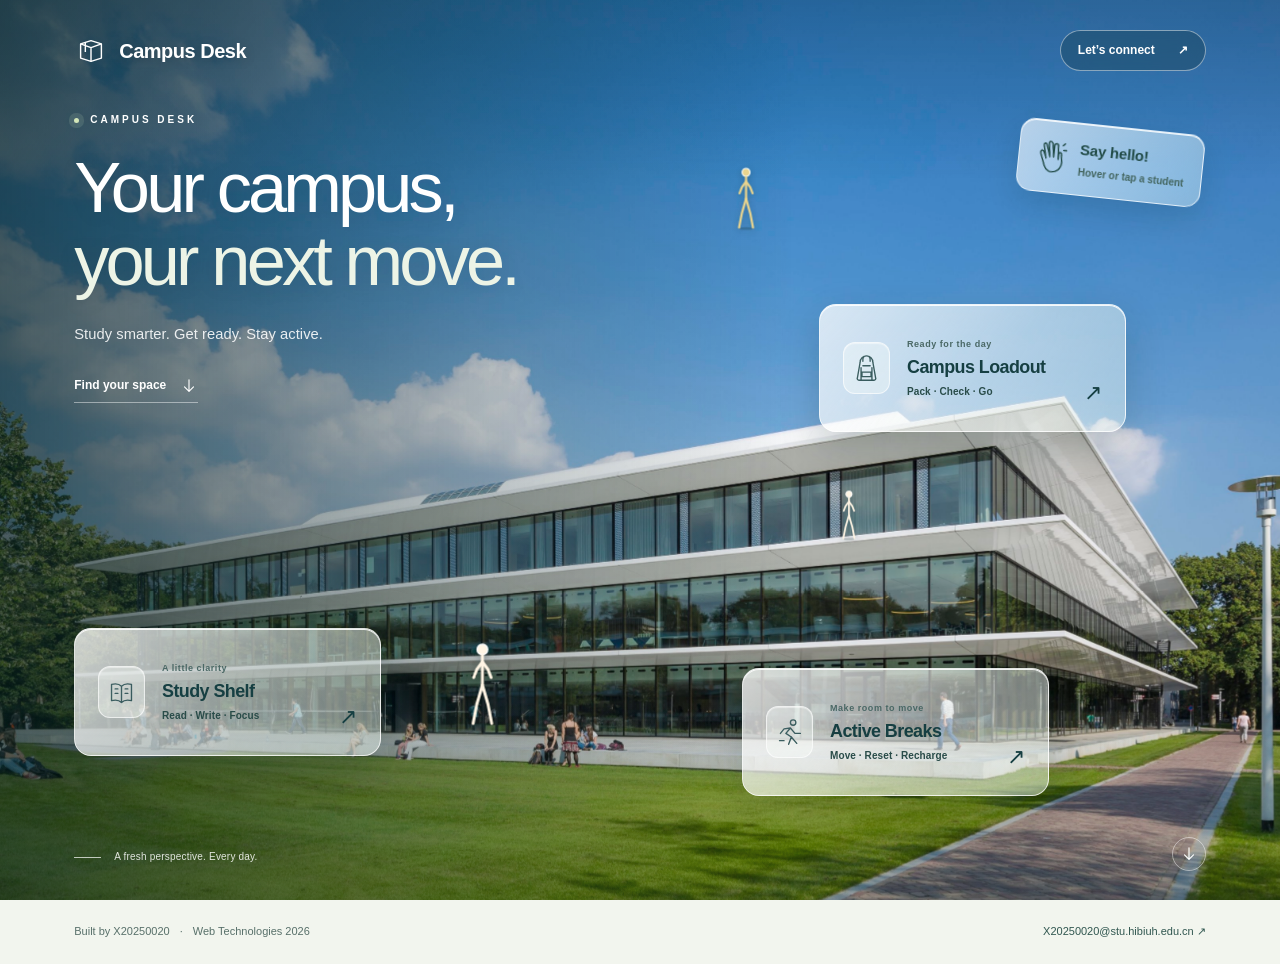
==== commit 8546fce9: "Update Campus Desk website" ====
--- a/index.html
+++ b/index.html
@@ -1,453 +1,90 @@
 <!DOCTYPE html>
 <html lang="en">
-
 <head>
-        <meta charset="UTF-8">
-
-        <meta name="viewport"
-        content="width=device-width, initial-scale=1.0">
-
-        <meta name="description"
-          content="A digital desk for university study and campus life.">
-
+    <meta charset="UTF-8">
+    <meta name="viewport" content="width=device-width, initial-scale=1.0">
+    <meta name="theme-color" content="#163f42">
+    <meta name="description" content="Your campus, your next move. A digital desk for university study, everyday preparation and active breaks.">
     <title>Home | Campus Desk</title>
-
+    <link rel="icon" type="image/svg+xml" href="data:image/svg+xml,%3Csvg xmlns='http://www.w3.org/2000/svg' viewBox='0 0 36 36'%3E%3Crect width='36' height='36' rx='8' fill='%23163f42'/%3E%3Cpath d='m8 12 10-4 10 4v13l-10 4-10-4zM8 12l10 4 10-4M18 16v13' fill='none' stroke='%23f2f5ee' stroke-width='1.5' stroke-linejoin='round'/%3E%3C/svg%3E">
+    <link rel="preload" as="image" href="assets/campus-hero.jpg">
     <link rel="stylesheet" href="styles.css">
-    <link rel="stylesheet" href="home.css">
-    <script src="home.js" defer></script>
-
+    <link rel="stylesheet" href="home.css?v=immersive-photo-1">
+    <link rel="stylesheet" href="campus-life.css?v=3">
+    <link rel="stylesheet" href="transitions.css?v=16">
+    <script>document.documentElement.classList.add("js");</script>
+    <script src="home.js?v=immersive-photo-1" defer></script>
+    <script src="campus-life.js?v=4" defer></script>
+    <script src="transitions.js?v=16" defer></script>
 </head>
-
 <body class="home-page">
-    <a class="skip-link" href="#main-content">
-        Skip to main content
-    </a>
-
-    <main id="main-content">
-        <section class="campus-world" aria-label="Explore the campus">
-            <div class="campus-gamebar">
-                <div class="gamebar-title">
-                    <span class="gamebar-map-icon" aria-hidden="true">⌁</span>
-                    <div><small>Interactive campus</small><strong>Mission map</strong></div>
-                </div>
-                <div class="gamebar-status">
-                    <span><i aria-hidden="true"></i> 3 zones online</span>
-                    <span class="gamebar-hint">Select a location to enter</span>
+    <a class="skip-link" href="#main-content">Skip to main content</a>
+    <main id="main-content" class="home-main">
+        <section class="home-hero" aria-labelledby="hero-title">
+            <div class="hero-scene">
+                <div class="hero-image-reveal">
+                    <img class="hero-image" src="assets/campus-hero.jpg" width="1000" height="571"
+                        alt="Sunlit modern campus buildings and green lawns surrounding a central pedestrian walkway."
+                        fetchpriority="high" decoding="async">
                 </div>
             </div>
-            <div class="campus-map-scroll">
-                <svg class="campus-map" viewBox="0 0 1440 790" xmlns="http://www.w3.org/2000/svg" role="group" aria-label="Campus map with a library, teaching building, dorm and sports field">
-                    <defs>
-                        <linearGradient id="campus-sky" x2="0" y2="1">
-                            <stop stop-color="#eaf6fa"/>
-                            <stop offset="1" stop-color="#f8faf2"/>
-                        </linearGradient>
-                        <linearGradient id="campus-grass" x2="0" y2="1">
-                            <stop stop-color="#e3edda"/>
-                            <stop offset="1" stop-color="#cfdfc9"/>
-                        </linearGradient>
-                        <linearGradient id="campus-path" x2="0" y2="1">
-                            <stop stop-color="#f5e9d8"/>
-                            <stop offset="1" stop-color="#e6d4bd"/>
-                        </linearGradient>
-                        <linearGradient id="library-front" x2="0" y2="1">
-                            <stop stop-color="#f9f5e9"/>
-                            <stop offset="1" stop-color="#e5d9c4"/>
-                        </linearGradient>
-                        <linearGradient id="dorm-front" x2="0" y2="1">
-                            <stop stop-color="#faf1e4"/>
-                            <stop offset="1" stop-color="#e5ccb7"/>
-                        </linearGradient>
-                        <linearGradient id="hall-front" x2="0" y2="1">
-                            <stop stop-color="#f9f8ee"/>
-                            <stop offset="1" stop-color="#e2e8dc"/>
-                        </linearGradient>
-                        <filter id="building-shadow" x="-20%" y="-30%" width="140%" height="170%">
-                            <feDropShadow dx="0" dy="12" stdDeviation="13" flood-color="#40584f" flood-opacity=".18"/>
-                        </filter>
-                        <symbol id="campus-tree" viewBox="-36 -62 72 94">
-                            <ellipse cx="0" cy="26" rx="26" ry="6" fill="#7b987c" opacity=".22"/>
-                            <path d="M-5 6V27M5 7v20" stroke="#876d55" stroke-width="10" stroke-linecap="round"/>
-                            <circle cx="-12" cy="-12" r="25" fill="#6e987f"/>
-                            <circle cx="12" cy="-17" r="27" fill="#83a889"/>
-                            <circle cx="0" cy="-35" r="27" fill="#95b596"/>
-                            <path d="M-17-40c8-12 19-16 29-13" stroke="#b7d1aa" stroke-width="5" fill="none" stroke-linecap="round" opacity=".65"/>
-                        </symbol>
-                    </defs>
-
-                    <rect width="1440" height="790" fill="url(#campus-sky)"/>
-                    <path d="M0 321Q150 258 300 307T600 302T940 300T1440 298V790H0Z" fill="#eaf0e3"/>
-                    <path d="M0 366Q160 326 352 352T739 348T1090 350T1440 329V790H0Z" fill="url(#campus-grass)"/>
-                    <g class="cloud cloud-one" fill="#fff" opacity=".72">
-                        <ellipse cx="131" cy="95" rx="56" ry="14"/><circle cx="105" cy="82" r="19"/><circle cx="139" cy="76" r="27"/>
-                    </g>
-                    <g class="cloud cloud-two" fill="#fff" opacity=".7">
-                        <ellipse cx="1118" cy="108" rx="76" ry="17"/><circle cx="1078" cy="95" r="23"/><circle cx="1126" cy="86" r="32"/>
-                    </g>
-                    <circle cx="1332" cy="83" r="37" fill="#f3dca4" opacity=".85"/>
-
-                    <g class="campus-background-buildings" aria-hidden="true">
-                        <g transform="translate(382 218)">
-                            <rect width="174" height="126" rx="8"/>
-                            <path class="aux-roof" d="M-8 13H182L158-7H18Z"/>
-                            <g class="aux-windows">
-                                <rect x="18" y="34" width="31" height="35" rx="4"/><rect x="60" y="34" width="31" height="35" rx="4"/><rect x="102" y="34" width="31" height="35" rx="4"/><rect x="144" y="34" width="18" height="35" rx="4"/>
-                                <rect x="18" y="80" width="31" height="28" rx="4"/><rect x="60" y="80" width="31" height="28" rx="4"/><rect x="102" y="80" width="31" height="28" rx="4"/>
-                            </g>
-                        </g>
-                        <g transform="translate(916 215)">
-                            <rect width="154" height="132" rx="8"/>
-                            <path class="aux-roof" d="M-8 14H162L142-6H20Z"/>
-                            <g class="aux-windows">
-                                <rect x="17" y="36" width="34" height="34" rx="4"/><rect x="61" y="36" width="34" height="34" rx="4"/><rect x="105" y="36" width="32" height="34" rx="4"/>
-                                <rect x="17" y="82" width="34" height="29" rx="4"/><rect x="61" y="82" width="34" height="29" rx="4"/><rect x="105" y="82" width="32" height="29" rx="4"/>
-                            </g>
-                        </g>
-                    </g>
-
-                    <!-- Paths connect the three destinations as one campus. -->
-                    <path d="M664 338Q676 426 699 502Q667 557 571 594Q413 615 239 669" class="ground-path"/>
-                    <path d="M699 502Q850 531 1037 506Q1169 501 1278 600" class="ground-path"/>
-                    <path d="M700 502Q815 595 907 693" class="ground-path"/>
-                    <path d="M208 744Q260 694 365 646Q477 606 571 594" class="ground-path ground-path--entrance"/>
-                    <ellipse cx="700" cy="509" rx="67" ry="31" fill="#ead6ba"/>
-                    <ellipse cx="700" cy="509" rx="45" ry="17" fill="#f5e8d5"/>
-                    <g class="campus-start-point" transform="translate(700 496)">
-                        <circle r="13"/>
-                        <path d="M0-6V6M-6 0H6"/>
-                        <text x="0" y="30" text-anchor="middle">START</text>
-                    </g>
-
-                    <use href="#campus-tree" x="28" y="387" width="72" height="94"/>
-                    <use href="#campus-tree" x="479" y="398" width="68" height="89"/>
-                    <use href="#campus-tree" x="932" y="371" width="67" height="88"/>
-                    <use href="#campus-tree" x="1340" y="430" width="72" height="94"/>
-                    <use href="#campus-tree" x="69" y="625" width="71" height="93"/>
-                    <use href="#campus-tree" x="618" y="645" width="65" height="86"/>
-
-                    <g class="campus-landscape-details" aria-hidden="true">
-                        <g class="campus-bench" transform="translate(468 562)">
-                            <path d="M0 0H55M5-9H50M9 0V13M46 0V13"/>
-                        </g>
-                        <g class="campus-bench" transform="translate(921 528)">
-                            <path d="M0 0H55M5-9H50M9 0V13M46 0V13"/>
-                        </g>
-                        <g class="campus-shrubs">
-                            <circle cx="343" cy="579" r="14"/><circle cx="360" cy="576" r="18"/><circle cx="379" cy="581" r="13"/>
-                            <circle cx="1007" cy="543" r="13"/><circle cx="1024" cy="539" r="17"/><circle cx="1042" cy="544" r="12"/>
-                        </g>
-                    </g>
-
-                    <g class="campus-gate" aria-label="Campus entrance">
-                        <ellipse cx="207" cy="756" rx="113" ry="15"/>
-                        <rect class="gate-pillar" x="111" y="665" width="31" height="91" rx="7"/>
-                        <rect class="gate-pillar" x="273" y="665" width="31" height="91" rx="7"/>
-                        <path class="gate-canopy" d="M106 675Q207 619 309 675L298 690Q207 643 117 690Z"/>
-                        <rect class="gate-sign" x="153" y="643" width="108" height="34" rx="17"/>
-                        <text x="207" y="665" text-anchor="middle">CAMPUS</text>
-                        <circle class="gate-light" cx="127" cy="699" r="5"/><circle class="gate-light" cx="288" cy="699" r="5"/>
-                    </g>
-
-                    <g id="dynamic-students" aria-hidden="true"></g>
-
-                    <!-- The teaching building gives the campus a shared centre. -->
-                    <g class="teaching-building" filter="url(#building-shadow)">
-                        <ellipse cx="719" cy="367" rx="214" ry="24" fill="#79937b" opacity=".2"/>
-                        <rect x="541" y="177" width="357" height="186" rx="5" fill="url(#hall-front)" stroke="#9da99a" stroke-width="3"/>
-                        <path d="M519 183L721 107L919 183Z" fill="#6a8390" stroke="#4e6b79" stroke-width="5" stroke-linejoin="round"/>
-                        <path d="M544 184h353" stroke="#d6e5e8" stroke-width="8"/>
-                        <rect x="574" y="215" width="55" height="63" rx="3" fill="#a9cdd1" stroke="#7e9fa3" stroke-width="5"/>
-                        <rect x="646" y="215" width="55" height="63" rx="3" fill="#a9cdd1" stroke="#7e9fa3" stroke-width="5"/>
-                        <rect x="738" y="215" width="55" height="63" rx="3" fill="#a9cdd1" stroke="#7e9fa3" stroke-width="5"/>
-                        <rect x="810" y="215" width="55" height="63" rx="3" fill="#a9cdd1" stroke="#7e9fa3" stroke-width="5"/>
-                        <path d="M602 218v60m72-60v60m92-60v60m72-60v60" stroke="#dceceb" stroke-width="3"/>
-                        <rect x="664" y="298" width="110" height="65" rx="4" fill="#597681"/>
-                        <path d="M719 301v62" stroke="#c7d8d4" stroke-width="4"/>
-                        <path d="M541 346h357" stroke="#aab7a7" stroke-width="9"/>
-                        <rect x="590" y="164" width="260" height="34" rx="3" fill="#f8f2df" stroke="#9da99a" stroke-width="2"/>
-                        <text x="720" y="187" text-anchor="middle" class="building-sign">TEACHING HALL</text>
-                    </g>
-
-                    <!-- All three buildings and spaces are links. -->
-                    <a href="study.html" class="campus-destination library-link" aria-label="Enter the library and open Study Shelf">
-                        <g class="building-art" filter="url(#building-shadow)">
-                            <ellipse cx="259" cy="489" rx="213" ry="25" fill="#697b69" opacity=".22"/>
-                            <rect x="80" y="289" width="361" height="200" rx="5" fill="url(#library-front)" stroke="#b8a890" stroke-width="3"/>
-                            <path d="M55 295L258 206L466 295Z" fill="#8c7466" stroke="#6d5a51" stroke-width="5" stroke-linejoin="round"/>
-                            <g class="library-emblem" transform="translate(258 257)">
-                                <circle r="25"/>
-                                <path d="M-15-7Q-7-11 0-5V12Q-7 6-15 8ZM15-7Q7-11 0-5V12Q7 6 15 8Z"/>
-                                <path d="M0-5V12"/>
-                            </g>
-                            <path d="M79 300h362" stroke="#e5d5bd" stroke-width="9"/>
-                            <rect x="100" y="332" width="61" height="91" rx="4" fill="#a5c7c1" stroke="#73958f" stroke-width="6"/>
-                            <rect x="180" y="332" width="61" height="91" rx="4" fill="#a5c7c1" stroke="#73958f" stroke-width="6"/>
-                            <rect x="282" y="332" width="61" height="91" rx="4" fill="#a5c7c1" stroke="#73958f" stroke-width="6"/>
-                            <rect x="362" y="332" width="61" height="91" rx="4" fill="#a5c7c1" stroke="#73958f" stroke-width="6"/>
-                            <path d="M130 336v85m81-85v85m102-85v85m80-85v85" stroke="#d8e6da" stroke-width="3"/>
-                            <rect x="239" y="397" width="48" height="92" rx="23" fill="#6f876e" stroke="#526d5c" stroke-width="5"/>
-                            <circle cx="274" cy="447" r="3" fill="#f5deb0"/>
-                            <path d="M79 473h362" stroke="#ad9b7e" stroke-width="11"/>
-                            <path class="library-steps" d="M213 489H303M224 500H292M236 511H280"/>
-                            <rect x="171" y="274" width="174" height="37" rx="4" fill="#f9f4e6" stroke="#b09a7b" stroke-width="2"/>
-                            <text x="258" y="300" text-anchor="middle" class="building-sign">LIBRARY</text>
-                        </g>
-                        <g class="place-label" transform="translate(93 517)">
-                            <rect width="299" height="66" rx="12"/>
-                            <text x="18" y="27" class="place-title">Study Shelf <tspan class="place-arrow">↗</tspan></text>
-                            <text x="18" y="49" class="place-subtitle">Read · Write · Focus</text>
-                        </g>
-                    </a>
-
-                    <a href="loadout.html" class="campus-destination dorm-link" aria-label="Enter the dorm and open Campus Loadout">
-                        <g class="building-art" filter="url(#building-shadow)">
-                            <ellipse cx="1167" cy="493" rx="188" ry="24" fill="#718579" opacity=".23"/>
-                            <rect x="1003" y="281" width="329" height="211" rx="5" fill="url(#dorm-front)" stroke="#b79e8b" stroke-width="3"/>
-                            <path d="M983 287L1030 232H1304L1351 287Z" fill="#a57970" stroke="#805f59" stroke-width="5" stroke-linejoin="round"/>
-                            <g class="dorm-emblem" transform="translate(1167 253)">
-                                <circle r="22"/>
-                                <path d="M5-12A13 13 0 1 0 12 7A11 11 0 0 1 5-12Z"/>
-                                <circle class="dorm-star" cx="-7" cy="-7" r="2.2"/>
-                            </g>
-                            <path d="M1004 289h327" stroke="#e8cfc1" stroke-width="8"/>
-                            <g fill="#acd0d3" stroke="#8baab0" stroke-width="5">
-                                <rect x="1033" y="316" width="58" height="57" rx="4"/><rect x="1112" y="316" width="58" height="57" rx="4"/><rect x="1191" y="316" width="58" height="57" rx="4"/><rect x="1269" y="316" width="37" height="57" rx="4"/>
-                                <rect x="1033" y="396" width="58" height="57" rx="4"/><rect x="1269" y="396" width="37" height="57" rx="4"/>
-                            </g>
-                            <path d="M1062 319v54m79-54v54m79-54v54m68-54v54m-226 25v52m226-52v52" stroke="#e0eeea" stroke-width="3"/>
-                            <g class="dorm-planters">
-                                <rect x="1032" y="373" width="60" height="9" rx="3"/>
-                                <circle cx="1045" cy="372" r="6"/><circle cx="1061" cy="370" r="8"/><circle cx="1078" cy="372" r="6"/>
-                                <rect x="1268" y="373" width="39" height="9" rx="3"/>
-                                <circle cx="1278" cy="372" r="6"/><circle cx="1293" cy="370" r="8"/>
-                            </g>
-                            <rect x="1124" y="392" width="126" height="99" rx="53" fill="#5c7680" stroke="#465f68" stroke-width="5"/>
-                            <path d="M1187 395v96" stroke="#a9c4bc" stroke-width="4"/>
-                            <path d="M1003 475h328" stroke="#c3a88e" stroke-width="10"/>
-                            <rect x="1096" y="267" width="142" height="32" rx="4" fill="#f9efe0" stroke="#b79e8b" stroke-width="2"/>
-                            <text x="1167" y="289" text-anchor="middle" class="building-sign">DORM</text>
-                        </g>
-                        <g class="place-label" transform="translate(1016 518)">
-                            <rect width="300" height="66" rx="12"/>
-                            <text x="18" y="27" class="place-title">Campus Loadout <tspan class="place-arrow">↗</tspan></text>
-                            <text x="18" y="49" class="place-subtitle">Pack · Check · Go</text>
-                        </g>
-                    </a>
-
-                    <a href="move.html" class="campus-destination field-link" aria-label="Enter the sports field and open Active Breaks">
-                        <g class="building-art" filter="url(#building-shadow)">
-                            <rect x="757" y="608" width="541" height="148" rx="74" fill="#5f88b5" stroke="#456f9c" stroke-width="6"/>
-                            <rect x="781" y="625" width="493" height="114" rx="57" fill="none" stroke="#d8e8f4" stroke-width="4"/>
-                            <rect x="806" y="640" width="443" height="84" rx="42" fill="none" stroke="#d8e8f4" stroke-width="3"/>
-                            <rect x="831" y="655" width="393" height="54" rx="27" fill="#8fb58b" stroke="#d8e8f4" stroke-width="4"/>
-                            <g class="basketball-court">
-                                <rect x="850" y="659" width="157" height="47" rx="7"/>
-                                <path d="M928 660V705M850 682H1007M883 660V705M974 660V705M883 671Q904 682 883 694M974 671Q953 682 974 694"/>
-                                <circle cx="928" cy="682" r="10"/>
-                            </g>
-                            <g class="badminton-court">
-                                <rect x="1047" y="659" width="157" height="47" rx="7"/>
-                                <path d="M1125 660V705M1047 682H1204M1085 660V705M1165 660V705"/>
-                                <path class="court-net" d="M1125 656V708"/>
-                            </g>
-                            <rect x="784" y="589" width="39" height="18" rx="2" fill="#658b8a"/>
-                            <path d="M790 589v-28m27 28v-28" stroke="#577878" stroke-width="4"/>
-                            <rect x="1234" y="589" width="39" height="18" rx="2" fill="#658b8a"/>
-                            <path d="M1240 589v-28m27 28v-28" stroke="#577878" stroke-width="4"/>
-                        </g>
-                        <g class="place-label" transform="translate(883 572)">
-                            <rect width="286" height="62" rx="12"/>
-                            <text x="18" y="26" class="place-title">Active Breaks <tspan class="place-arrow">↗</tspan></text>
-                            <text x="18" y="47" class="place-subtitle">Move · Reset · Recharge</text>
-                        </g>
-                    </a>
-
-                    <!-- Little walkers bring the campus to life without blocking links. -->
-                    <g class="campus-walker walker-one" transform="translate(495 537)">
-                        <circle cx="0" cy="-31" r="9"/><path class="walker-body" d="M0-21v25"/><path class="walker-arm-a" d="M0-17l-13 15"/><path class="walker-arm-b" d="M0-17l12 14"/><path class="walker-leg-a" d="M0 4l-11 20"/><path class="walker-leg-b" d="M0 4l12 20"/>
-                    </g>
-                    <g class="campus-walker walker-two" transform="translate(849 511)">
-                        <circle cx="0" cy="-31" r="9"/><path class="walker-body" d="M0-21v25"/><path class="walker-arm-a" d="M0-17l-13 15"/><path class="walker-arm-b" d="M0-17l12 14"/><path class="walker-leg-a" d="M0 4l-11 20"/><path class="walker-leg-b" d="M0 4l12 20"/>
-                    </g>
-                    <g class="campus-walker walker-three" transform="translate(620 605)">
-                        <circle cx="0" cy="-31" r="9"/><path class="walker-body" d="M0-21v25"/><path class="walker-arm-a" d="M0-17l-13 15"/><path class="walker-arm-b" d="M0-17l12 14"/><path class="walker-leg-a" d="M0 4l-11 20"/><path class="walker-leg-b" d="M0 4l12 20"/>
-                    </g>
-                    <g class="campus-walker walker-four" transform="translate(1154 610)">
-                        <circle cx="0" cy="-31" r="9"/><path class="walker-body" d="M0-21v25"/><path class="walker-arm-a" d="M0-17l-13 15"/><path class="walker-arm-b" d="M0-17l12 14"/><path class="walker-leg-a" d="M0 4l-11 20"/><path class="walker-leg-b" d="M0 4l12 20"/>
-                    </g>
-
-                    <g class="campus-redesign">
-                        <rect class="scene-sky" width="1440" height="790"/>
-                        <path class="scene-hills" d="M0 218C158 183 306 236 470 211C660 181 794 248 964 204C1135 163 1270 205 1440 174V790H0Z"/>
-                        <path class="scene-lawn" d="M0 292C173 258 305 307 500 281C690 257 887 319 1090 279C1233 255 1340 274 1440 249V790H0Z"/>
-
-                        <g class="campus-content" transform="translate(0 -68)">
-                        <g class="campus-background-academics" aria-hidden="true">
-                            <g transform="translate(432 145)">
-                                <path class="academic-side" d="M164 20L190 36V170L164 156Z"/>
-                                <rect class="academic-front" width="164" height="156" rx="8"/>
-                                <path class="academic-roof" d="M-10 14H174V31H-10Z"/>
-                                <g class="academic-windows"><rect x="17" y="39" width="28" height="39"/><rect x="56" y="39" width="28" height="39"/><rect x="95" y="39" width="28" height="39"/><rect x="134" y="39" width="15" height="39"/><rect x="17" y="94" width="28" height="34"/><rect x="56" y="94" width="28" height="34"/><rect x="95" y="94" width="28" height="34"/><rect x="134" y="94" width="15" height="34"/></g>
-                            </g>
-                            <g transform="translate(874 132)">
-                                <path class="academic-side" d="M151 20L177 36V178L151 164Z"/>
-                                <rect class="academic-front" width="151" height="164" rx="8"/>
-                                <path class="academic-roof" d="M-10 14H161V31H-10Z"/>
-                                <g class="academic-windows"><rect x="17" y="41" width="27" height="42"/><rect x="54" y="41" width="27" height="42"/><rect x="91" y="41" width="27" height="42"/><rect x="126" y="41" width="12" height="42"/><rect x="17" y="100" width="27" height="35"/><rect x="54" y="100" width="27" height="35"/><rect x="91" y="100" width="27" height="35"/><rect x="126" y="100" width="12" height="35"/></g>
-                            </g>
-                        </g>
-
-                        <g class="biuh-bridge" aria-hidden="true">
-                            <path d="M807 241C842 193 880 182 925 201L925 223C882 207 848 218 817 258Z"/>
-                            <path d="M821 238C851 211 881 205 912 215"/>
-                        </g>
-
-                        <g class="campus-paths" aria-hidden="true">
-                            <path d="M172 726C287 653 434 599 566 567C629 550 669 516 704 482"/>
-                            <path d="M280 460C383 494 488 558 566 567"/>
-                            <path d="M1168 474C1065 510 887 536 704 482"/>
-                            <path d="M707 420C707 442 706 463 704 482"/>
-                            <path d="M704 482C797 540 888 614 1013 679"/>
-                            <path d="M703 482C824 494 945 501 1074 544"/>
-                        </g>
-                        <path class="blue-landscape-walk" d="M306 718C430 658 502 635 613 608C704 585 768 548 850 505"/>
-
-                        <g class="campus-plaza" aria-hidden="true">
-                            <ellipse cx="704" cy="482" rx="92" ry="44"/>
-                            <ellipse cx="704" cy="482" rx="65" ry="27"/>
-                            <path d="M704 450V514M665 482H743"/>
-                            <text x="704" y="488" text-anchor="middle">CAMPUS CENTER</text>
-                        </g>
-
-                        <g class="campus-gate-modern" aria-hidden="true">
-                            <ellipse cx="184" cy="737" rx="147" ry="18"/>
-                            <path class="gate-road" d="M132 726H233L287 755H74Z"/>
-                            <path class="gate-wall-side" d="M47 651L65 665V719L47 707Z"/>
-                            <rect class="gate-wall" x="48" y="640" width="244" height="67" rx="5"/>
-                            <rect class="gate-nameplate" x="82" y="652" width="176" height="40" rx="3"/>
-                            <text class="gate-en" x="170" y="684" text-anchor="middle">BIELEFELD UNIVERSITY OF APPLIED SCIENCES</text>
-                            <g class="palm palm-one" transform="translate(33 648)"><path class="palm-trunk" d="M0 73C1 49 5 29 0 0"/><path class="palm-leaf" d="M0 14C-22 3-32 4-40 9M0 14C-17-13-31-20-42-18M0 14C7-14 20-25 31-28M0 14C27 0 38 3 47 11M0 14C16 26 20 39 19 50"/></g>
-                            <g class="palm palm-two" transform="translate(303 652)"><path class="palm-trunk" d="M0 67C-1 44-4 22 1 0"/><path class="palm-leaf" d="M0 12C-22 2-30 4-39 9M0 12C-15-12-28-18-39-17M0 12C8-13 20-22 30-25M0 12C25 1 36 4 44 12M0 12C16 24 19 35 18 46"/></g>
-                        </g>
-
-                        <g id="dynamic-students-v2" aria-hidden="true"></g>
-
-                        <a href="study.html" class="campus-destination library-link" aria-label="Enter the library and open Study Shelf">
-                            <g class="building-art library-building">
-                                <ellipse class="building-shadow" cx="268" cy="472" rx="214" ry="27"/>
-                                <path class="building-side" d="M419 252L452 273V444L419 465Z"/>
-                                <rect class="building-front" x="78" y="252" width="341" height="213" rx="10"/>
-                                <path class="library-roof" d="M66 244H431V270H66Z"/>
-                                <path class="library-awning" d="M81 286H421V302H81Z"/>
-                                <g class="library-glass"><rect x="101" y="319" width="85" height="98" rx="5"/><rect x="198" y="319" width="85" height="98" rx="5"/><rect x="295" y="319" width="101" height="98" rx="5"/><path d="M143 319V417M240 319V417M345 319V417"/></g>
-                                <path class="library-entry" d="M214 465V382Q249 348 284 382V465Z"/>
-                                <path class="library-entry-line" d="M249 370V465"/>
-                                <g class="library-reading"><path d="M119 436H183M127 425H175M131 436V450M171 436V450"/><circle cx="142" cy="421" r="6"/><circle cx="160" cy="421" r="6"/></g>
-                                <path class="library-steps-2" d="M193 465H309M205 478H297M218 490H284"/>
-                                <g class="library-sign"><rect x="163" y="254" width="172" height="32" rx="4"/><path d="M224 264Q239 258 249 266V279Q239 272 224 277ZM274 264Q259 258 249 266V279Q259 272 274 277Z"/><text x="249" y="279" text-anchor="middle">STUDY HUB</text></g>
-                            </g>
-                            <g class="zone-label" transform="translate(111 496)"><rect width="179" height="39" rx="11"/><text x="16" y="25">Study Shelf</text><text class="zone-arrow" x="151" y="25">↗</text></g>
+            <div class="hero-shade" aria-hidden="true"></div>
+            <div class="campus-life-layer" role="group" aria-label="Meet the campus students"></div>
+            <header class="hero-header">
+                <a class="home-brand" href="index.html" aria-label="Campus Desk home">
+                    <svg class="brand-mark" viewBox="0 0 36 36" fill="none" aria-hidden="true"><path d="M7 10.5 18 7l11 3.5v15L18 29 7 25.5z"/><path d="m7 10.5 11 4 11-4M18 14.5V29M12 9v10"/></svg>
+                    <span>Campus Desk</span>
+                </a>
+                <a class="contact-link" href="contact.html">Let’s connect <span aria-hidden="true">↗</span></a>
+            </header>
+            <button class="campus-life-hint" type="button" aria-label="Say hello to a student. Hover over or tap the little students.">
+                <svg viewBox="0 0 32 36" aria-hidden="true"><path d="M10 19 7 13c-1-2-4-1-3 2l5 13c2 5 7 7 12 5 4-2 6-5 6-10l-1-8c0-3-3-3-3 0v5M10 20 7 7c-1-3 2-4 3-1l4 12M14 18 12 4c0-3 3-3 4 0l2 14M18 18V6c0-3 4-3 4 0l1 14M27 5l2-2M28 10h3"/></svg>
+                <span><strong>Say hello!</strong><small>Hover or tap a student</small></span>
+            </button>
+            <div class="hero-copy">
+                <p class="hero-eyebrow"><span aria-hidden="true"></span> CAMPUS DESK</p>
+                <h1 id="hero-title">Your campus,<br><span>your next move.</span></h1>
+                <p class="hero-description">Study smarter. Get ready. Stay active.</p>
+                <a class="explore-link" href="#study-portal">Find your space
+                    <svg viewBox="0 0 20 20" fill="none" aria-hidden="true"><path d="M10 3v13m-5-5 5 5 5-5"/></svg>
+                </a>
+            </div>
+            <nav id="campus-portals" class="portal-nav" aria-label="Explore Campus Desk">
+                <div class="portal-anchor portal-anchor--study">
+                    <div class="portal-reveal">
+                        <a id="study-portal" class="portal-card" href="study.html" aria-describedby="study-description">
+                            <span class="portal-icon" aria-hidden="true"><svg viewBox="0 0 32 32" fill="none"><path d="M16 9c-3-3-7-3-11-2v18c4-1 8-1 11 2 3-3 7-3 11-2V7c-4-1-8-1-11 2Zm0 0v18M9 12h3m-3 5h3m8-5h3m-3 5h3"/></svg></span>
+                            <span class="portal-copy"><span class="portal-category">A little clarity</span><strong>Study Shelf</strong><span id="study-description" class="portal-description">Read · Write · Focus</span></span>
+                            <span class="portal-arrow" aria-hidden="true">↗</span>
                         </a>
-
-                        <g class="teaching-building-modern" aria-hidden="true">
-                            <ellipse class="building-shadow" cx="708" cy="426" rx="238" ry="30"/>
-                            <path class="building-side" d="M894 217L928 239V408L894 429Z"/>
-                            <rect class="building-front" x="507" y="217" width="387" height="212" rx="11"/>
-                            <path class="teaching-roof" d="M491 208H912V239H491Z"/>
-                            <path class="teaching-canopy" d="M526 252H878V269H526Z"/>
-                            <g class="teaching-glass"><rect x="538" y="281" width="65" height="95" rx="4"/><rect x="616" y="281" width="65" height="95" rx="4"/><rect x="694" y="281" width="65" height="95" rx="4"/><rect x="772" y="281" width="91" height="95" rx="4"/><path d="M570 281V376M648 281V376M726 281V376M817 281V376"/></g>
-                            <path class="teaching-entry" d="M667 429V354H748V429Z"/><path class="teaching-entry-line" d="M707 354V429"/>
-                            <g class="teaching-sign"><rect x="596" y="231" width="223" height="35" rx="5"/><text x="707" y="254" text-anchor="middle">TEACHING HALL</text></g>
-                            <g class="covered-walkway"><path d="M914 377H1002L1020 391H928Z"/><path d="M940 392V446M991 392V433"/></g>
-                        </g>
-
-                        <g class="student-center-pavilion" aria-hidden="true" transform="translate(817 443)">
-                            <path class="student-center-roof" d="M0 20H132L146 35H14Z"/>
-                            <path class="student-center-frame" d="M18 35V90M126 35V90M18 90H126"/>
-                            <path class="student-center-seat" d="M36 72H107M46 62H97M50 72V82M93 72V82"/>
-                            <text x="73" y="18" text-anchor="middle">STUDENT CENTER</text>
-                        </g>
-
-                        <a href="loadout.html" class="campus-destination dorm-link" aria-label="Enter the dorm and open Campus Loadout">
-                            <g class="building-art dorm-building">
-                                <ellipse class="building-shadow" cx="1169" cy="496" rx="183" ry="26"/>
-                                <path class="building-side" d="M1280 198L1312 219V463L1280 482Z"/>
-                                <rect class="building-front" x="1018" y="198" width="262" height="284" rx="10"/>
-                                <path class="dorm-roof" d="M1005 188H1295V218H1005Z"/>
-                                <path class="dorm-roof-line" d="M1022 226H1278"/>
-                                <g class="dorm-balconies">
-                                    <path d="M1038 277H1260M1038 342H1260M1038 407H1260"/>
-                                    <path d="M1055 271V286M1105 271V286M1155 271V286M1205 271V286M1250 271V286M1055 336V351M1105 336V351M1155 336V351M1205 336V351M1250 336V351M1055 401V416M1105 401V416M1155 401V416M1205 401V416M1250 401V416"/>
-                                </g>
-                                <g class="dorm-windows"><rect x="1041" y="237" width="31" height="31" rx="3"/><rect x="1091" y="237" width="31" height="31" rx="3"/><rect x="1141" y="237" width="31" height="31" rx="3"/><rect x="1191" y="237" width="31" height="31" rx="3"/><rect x="1236" y="237" width="25" height="31" rx="3"/><rect x="1041" y="302" width="31" height="31" rx="3"/><rect x="1091" y="302" width="31" height="31" rx="3"/><rect x="1141" y="302" width="31" height="31" rx="3"/><rect x="1191" y="302" width="31" height="31" rx="3"/><rect x="1236" y="302" width="25" height="31" rx="3"/><rect x="1041" y="367" width="31" height="31" rx="3"/><rect x="1091" y="367" width="31" height="31" rx="3"/><rect x="1141" y="367" width="31" height="31" rx="3"/><rect x="1191" y="367" width="31" height="31" rx="3"/><rect x="1236" y="367" width="25" height="31" rx="3"/></g>
-                                <path class="dorm-entry" d="M1132 482V424Q1149 406 1167 424V482Z"/><path class="dorm-entry-line" d="M1149 420V482"/>
-                                <g class="dorm-sign"><rect x="1085" y="207" width="164" height="31" rx="5"/><text x="1167" y="229" text-anchor="middle">STUDENT RESIDENCE</text></g>
-                                <g class="dorm-planters-2"><rect x="1028" y="446" width="55" height="12" rx="4"/><circle cx="1043" cy="445" r="8"/><circle cx="1063" cy="443" r="10"/><rect x="1222" y="446" width="48" height="12" rx="4"/><circle cx="1236" cy="445" r="8"/><circle cx="1254" cy="443" r="9"/></g>
-                            </g>
-                            <g class="zone-label" transform="translate(1071 509)"><rect width="210" height="39" rx="11"/><text x="16" y="25">Campus Loadout</text><text class="zone-arrow" x="181" y="25">↗</text></g>
+                    </div>
+                </div>
+                <div class="portal-anchor portal-anchor--loadout">
+                    <div class="portal-reveal">
+                        <a class="portal-card" href="loadout.html" aria-describedby="loadout-description">
+                            <span class="portal-icon" aria-hidden="true"><svg viewBox="0 0 32 32" fill="none"><path d="M12 8V6a4 4 0 0 1 8 0v2M9 9a7 7 0 0 1 14 0l3 17a2 2 0 0 1-2 3H8a2 2 0 0 1-2-3L9 9ZM11 20h10v5H11Zm1-7h8M10 29V15m12 14V15"/></svg></span>
+                            <span class="portal-copy"><span class="portal-category">Ready for the day</span><strong>Campus Loadout</strong><span id="loadout-description" class="portal-description">Pack · Check · Go</span></span>
+                            <span class="portal-arrow" aria-hidden="true">↗</span>
                         </a>
-
-                        <a href="move.html" class="campus-destination field-link" aria-label="Enter the sports area and open Active Breaks">
-                            <g class="sports-zone-modern">
-                                <ellipse class="track-outer" cx="1110" cy="664" rx="252" ry="98"/>
-                                <ellipse class="track-lane lane-one" cx="1110" cy="664" rx="225" ry="82"/><ellipse class="track-lane lane-two" cx="1110" cy="664" rx="199" ry="67"/>
-                                <ellipse class="sports-field" cx="1110" cy="664" rx="166" ry="49"/>
-                                <path class="field-lines" d="M944 664H1276M1110 615V713M1068 615A42 49 0 0 0 1068 713M1152 615A42 49 0 0 1 1152 713"/>
-                                <g class="basketball-court-2"><rect x="700" y="581" width="132" height="72" rx="7"/><path d="M766 582V652M700 617H832M720 582V652M812 582V652M720 602Q741 617 720 632M812 602Q791 617 812 632"/><circle cx="766" cy="617" r="11"/></g>
-                                <g class="badminton-court-2"><rect x="700" y="675" width="132" height="62" rx="7"/><path d="M766 676V736M700 706H832M726 676V736M806 676V736"/><path class="badminton-net-2" d="M766 671V741"/></g>
-                                <g class="sports-lights"><path d="M866 576V542M854 542H878M1338 651V617M1326 617H1350"/></g>
-                            </g>
-                            <g class="zone-label sports-label" transform="translate(1003 734)"><rect width="205" height="38" rx="11"/><text x="16" y="25">Active Breaks</text><text class="zone-arrow" x="175" y="25">↗</text></g>
+                    </div>
+                </div>
+                <div class="portal-anchor portal-anchor--move">
+                    <div class="portal-reveal">
+                        <a class="portal-card" href="move.html" aria-describedby="move-description">
+                            <span class="portal-icon" aria-hidden="true"><svg viewBox="0 0 32 32" fill="none"><circle cx="20" cy="5" r="3"/><path d="m17 11-5 6 6 4-3 8m2-18 5 6h6M17 11l-7 1-4 5m12 4 6 7M5 25h5"/></svg></span>
+                            <span class="portal-copy"><span class="portal-category">Make room to move</span><strong>Active Breaks</strong><span id="move-description" class="portal-description">Move · Reset · Recharge</span></span>
+                            <span class="portal-arrow" aria-hidden="true">↗</span>
                         </a>
-
-                        <g class="campus-greenery" aria-hidden="true">
-                            <use href="#campus-tree" x="28" y="370" width="72" height="94"/><use href="#campus-tree" x="456" y="418" width="63" height="83"/><use href="#campus-tree" x="931" y="395" width="66" height="87"/><use href="#campus-tree" x="1330" y="418" width="72" height="94"/><use href="#campus-tree" x="325" y="607" width="67" height="88"/><use href="#campus-tree" x="538" y="622" width="63" height="83"/>
-                            <g class="plaza-benches"><path d="M493 556H548M501 546H540M506 556V569M535 556V569M850 532H905M858 522H897M863 532V545M892 532V545"/></g>
-                            <g class="plaza-shrubs"><circle cx="433" cy="584" r="14"/><circle cx="451" cy="580" r="18"/><circle cx="470" cy="586" r="13"/><circle cx="916" cy="556" r="14"/><circle cx="934" cy="552" r="18"/><circle cx="952" cy="558" r="13"/></g>
-                        </g>
-
-                        <g class="campus-walker walker-one" id="student-template" transform="translate(490 550)"><circle cx="0" cy="-31" r="9"/><path class="walker-body" d="M0-21v25"/><path class="walker-arm-a" d="M0-17l-13 15"/><path class="walker-arm-b" d="M0-17l12 14"/><path class="walker-leg-a" d="M0 4l-11 20"/><path class="walker-leg-b" d="M0 4l12 20"/></g>
-                        <g class="campus-walker walker-two" transform="translate(850 535)"><circle cx="0" cy="-31" r="9"/><path class="walker-body" d="M0-21v25"/><path class="walker-arm-a" d="M0-17l-13 15"/><path class="walker-arm-b" d="M0-17l12 14"/><path class="walker-leg-a" d="M0 4l-11 20"/><path class="walker-leg-b" d="M0 4l12 20"/></g>
-                        <g class="campus-walker walker-three" transform="translate(635 518)"><circle cx="0" cy="-31" r="9"/><path class="walker-body" d="M0-21v25"/><path class="walker-arm-a" d="M0-17l-13 15"/><path class="walker-arm-b" d="M0-17l12 14"/><path class="walker-leg-a" d="M0 4l-11 20"/><path class="walker-leg-b" d="M0 4l12 20"/></g>
-                        <g class="campus-walker walker-four" transform="translate(930 655)"><circle cx="0" cy="-31" r="9"/><path class="walker-body" d="M0-21v25"/><path class="walker-arm-a" d="M0-17l-13 15"/><path class="walker-arm-b" d="M0-17l12 14"/><path class="walker-leg-a" d="M0 4l-11 20"/><path class="walker-leg-b" d="M0 4l12 20"/></g>
-                        </g>
-                    </g>
-                </svg>
-            </div>
-            <p class="campus-scroll-hint">Swipe sideways to explore all zones.</p>
+                    </div>
+                </div>
+            </nav>
+            <div class="hero-caption" aria-hidden="true"><span></span> A fresh perspective. Every day.</div>
+            <a class="hero-scroll" href="#site-footer" aria-label="Go to page footer"><svg viewBox="0 0 20 20" fill="none" aria-hidden="true"><path d="M10 3v13m-5-5 5 5 5-5"/></svg></a>
         </section>
-
-        <nav class="campus-quick-links" aria-label="Campus destinations">
-            <a href="study.html" class="mission-card mission-card--study">
-                <span class="mission-icon" aria-hidden="true">📚</span>
-                <span class="mission-copy"><small>Focus zone</small><strong>Study Shelf</strong><em>Read, write and save notes</em></span>
-                <b>Enter <span aria-hidden="true">↗</span></b>
-            </a>
-            <a href="loadout.html" class="mission-card mission-card--loadout">
-                <span class="mission-icon" aria-hidden="true">🎒</span>
-                <span class="mission-copy"><small>Ready zone</small><strong>Campus Loadout</strong><em>Pack the right items for your day</em></span>
-                <b>Enter <span aria-hidden="true">↗</span></b>
-            </a>
-            <a href="move.html" class="mission-card mission-card--move">
-                <span class="mission-icon" aria-hidden="true">⚡</span>
-                <span class="mission-copy"><small>Energy zone</small><strong>Active Breaks</strong><em>Find a movement that fits</em></span>
-                <b>Enter <span aria-hidden="true">↗</span></b>
-            </a>
-        </nav>
     </main>
-
-    <footer class="site-footer">
-    <p>
-        Built by X20250020 · Web Technologies 2026
-    </p>
-
-    <address>
-        <a href="mailto:X20250020@stu.hibiuh.edu.cn">
-            X20250020@stu.hibiuh.edu.cn
-        </a>
-    </address>
-</footer>
-
-
+    <footer id="site-footer" class="site-footer">
+        <p>Built by X20250020 <span aria-hidden="true">·</span> Web Technologies 2026</p>
+        <address><a href="mailto:X20250020@stu.hibiuh.edu.cn">X20250020@stu.hibiuh.edu.cn <span aria-hidden="true">↗</span></a></address>
+    </footer>
 </body>
 </html>
--- a/home.css
+++ b/home.css
@@ -1,1306 +1,275 @@
-/* Campus Desk home: kept separate so the existing activity pages keep their styles. */
+/* Photography homepage. Scoped here so the other pages keep their own styles. */
 .home-page {
-    background: #edf4f0;
-}
+    --ink: #163f42;
+    --soft-ink: #4b6563;
+    color: var(--ink);
+    background: #f2f5ee;
+    font-family: -apple-system, BlinkMacSystemFont, "Segoe UI", Arial, sans-serif;
+    -webkit-font-smoothing: antialiased;
+}
+.home-page .home-main { width: 100%; max-width: none; margin: 0; padding: 0; }
 
-.home-page main {
-    width: min(94%, 1580px);
-    max-width: none;
-    padding: clamp(2rem, 4vw, 3.5rem) 0 4rem;
-}
+.home-hero {
+    --scene-x: 0px;
+    --scene-y: 0px;
+    --foreground-x: 0px;
+    --foreground-y: 0px;
+    position: relative;
+    min-height: 800px;
+    height: 100svh;
+    isolation: isolate;
+    overflow: hidden;
+    background: #194341;
+    perspective: 1200px;
+}
+.hero-scene, .hero-image-reveal, .hero-image, .hero-shade {
+    position: absolute;
+    inset: 0;
+    width: 100%;
+    height: 100%;
+}
+.hero-scene {
+    z-index: -3;
+    inset: -14px;
+    width: calc(100% + 28px);
+    height: calc(100% + 28px);
+    transform: translate3d(var(--scene-x), var(--scene-y), 0);
+}
+.hero-image { max-width: none; object-fit: cover; object-position: 51% 56%; }
+.hero-shade {
+    z-index: -2;
+    pointer-events: none;
+    /* A local text scrim leaves the center walkway and right facade bright. */
+    background:
+        linear-gradient(90deg, rgb(5 31 30 / 64%) 0%, rgb(7 34 31 / 33%) 29%, transparent 62%),
+        linear-gradient(180deg, rgb(9 32 30 / 20%), transparent 20%, transparent 78%, rgb(8 31 27 / 25%));
+}
+.hero-header {
+    position: absolute;
+    inset: 0 0 auto;
+    display: flex;
+    align-items: center;
+    justify-content: space-between;
+    gap: 20px;
+    padding: 30px clamp(24px, 5.8vw, 100px);
+    z-index: 6;
+}
+.home-brand {
+    display: inline-flex;
+    align-items: center;
+    gap: 11px;
+    color: #fff;
+    text-decoration: none;
+    font-size: 20px;
+    font-weight: 650;
+    letter-spacing: -.5px;
+    text-shadow: 0 2px 12px rgb(0 25 24 / 20%);
+}
+.brand-mark { width: 34px; height: 34px; stroke: currentColor; stroke-width: 1.5; stroke-linejoin: round; }
+.contact-link {
+    display: inline-flex;
+    gap: 23px;
+    align-items: center;
+    padding: 10px 17px;
+    border: 1px solid rgb(255 255 255 / 46%);
+    border-radius: 999px;
+    background: rgb(14 45 43 / 28%);
+    color: #fff;
+    text-decoration: none;
+    font-size: 12px;
+    font-weight: 600;
+    backdrop-filter: blur(12px);
+    -webkit-backdrop-filter: blur(12px);
+    transition: background .25s ease, border-color .25s ease;
+}
+.contact-link:hover { background: rgb(14 45 43 / 58%); border-color: #fff; }
+.hero-copy {
+    position: absolute;
+    top: clamp(112px, calc(18% - 56px), 158px);
+    left: clamp(24px, 5.8vw, 100px);
+    z-index: 2;
+    max-width: min(630px, 58vw);
+    color: #fff;
+}
+.hero-eyebrow {
+    display: flex;
+    align-items: center;
+    gap: 11px;
+    margin: 0 0 23px;
+    font-size: 10px;
+    font-weight: 700;
+    letter-spacing: 3px;
+}
+.hero-eyebrow > span { width: 5px; height: 5px; background: #d3e6b9; border-radius: 50%; box-shadow: 0 0 0 5px rgb(222 240 205 / 12%); }
+.hero-copy h1 {
+    margin: 0;
+    color: #fff;
+    font-size: clamp(55px, 5.5vw, 88px);
+    font-weight: 500;
+    line-height: 1.04;
+    letter-spacing: -.055em;
+    text-shadow: 0 3px 24px rgb(9 36 29 / 10%);
+}
+.hero-copy h1 > span { color: #edf4e6; }
+.hero-description { margin: 26px 0 0; color: rgb(255 255 255 / 88%); font-size: clamp(14px, 1.15vw, 17px); letter-spacing: .05px; }
+.explore-link {
+    display: inline-flex;
+    align-items: center;
+    gap: 14px;
+    margin-top: 29px;
+    padding: 0 0 7px;
+    border-bottom: 1px solid rgb(255 255 255 / 45%);
+    color: #fff;
+    text-decoration: none;
+    font-size: 12px;
+    font-weight: 600;
+    transition: gap .25s ease;
+}
+.explore-link:hover { gap: 20px; }
+.explore-link svg, .hero-scroll svg { width: 18px; height: 18px; stroke: currentColor; stroke-width: 1.25; stroke-linecap: round; stroke-linejoin: round; }
+.portal-nav { position: absolute; inset: 0; z-index: 3; pointer-events: none; scroll-margin-top: 18px; }
+.portal-anchor {
+    position: absolute;
+    width: clamp(295px, 24vw, 355px);
+    pointer-events: auto;
+    transform: translate3d(var(--foreground-x), var(--foreground-y), 0);
+}
+.portal-anchor--study { left: 5.8%; bottom: calc(14% + clamp(16px, 1.4vw, 24px)); }
+.portal-anchor--loadout { top: calc(46% - clamp(110px, 8vw, 128px)); right: clamp(108px, 12vw, 190px); }
+.portal-anchor--move { right: calc(15% + clamp(32px, 3vw, 48px)); bottom: calc(9% + clamp(22px, 1.8vw, 30px)); }
+.portal-nav a.portal-card {
+    --tilt-x: 0deg;
+    --tilt-y: 0deg;
+    position: relative;
+    display: flex;
+    align-items: center;
+    gap: 17px;
+    min-height: 128px;
+    scroll-margin-top: 24px;
+    padding: 23px;
+    overflow: hidden;
+    border: 1px solid rgb(255 255 255 / 76%);
+    border-radius: 17px;
+    background: rgb(244 250 244 / 76%);
+    color: var(--ink);
+    text-decoration: none;
+    box-shadow: 0 15px 40px rgb(10 35 32 / 19%), inset 0 1px 0 rgb(255 255 255 / 88%);
+    transform: perspective(850px) translate3d(0, 0, 0) rotateX(var(--tilt-x)) rotateY(var(--tilt-y));
+    transition: transform .35s ease, box-shadow .35s ease, background .35s ease, border-color .35s ease;
+}
+@supports ((backdrop-filter: blur(1px)) or (-webkit-backdrop-filter: blur(1px))) {
+    .portal-nav a.portal-card {
+        background: linear-gradient(120deg, rgb(255 255 255 / 68%), rgb(235 248 241 / 45%));
+        backdrop-filter: blur(20px) saturate(123%);
+        -webkit-backdrop-filter: blur(20px) saturate(123%);
+    }
+}
+.portal-card::before { position: absolute; inset: 0; border-radius: inherit; background: linear-gradient(135deg, rgb(255 255 255 / 30%), transparent 55%); content: ""; pointer-events: none; }
+.portal-icon {
+    display: grid;
+    flex: 0 0 47px;
+    width: 47px;
+    height: 52px;
+    place-items: center;
+    border: 1px solid rgb(255 255 255 / 65%);
+    border-radius: 12px;
+    background: rgb(250 255 249 / 36%);
+    box-shadow: inset 0 1px 1px rgb(255 255 255 / 50%);
+    transition: transform .35s ease, background .35s ease;
+}
+.portal-icon svg { width: 29px; height: 29px; stroke: currentColor; stroke-width: 1.5; stroke-linecap: round; stroke-linejoin: round; }
+.portal-copy { position: relative; display: flex; min-width: 0; flex: 1; flex-direction: column; }
+.portal-category { margin-bottom: 5px; color: #4a6865; font-size: 9px; font-weight: 600; letter-spacing: .55px; }
+.portal-copy strong { font-size: clamp(17px, 1.4vw, 21px); font-weight: 650; line-height: 1.25; letter-spacing: -.55px; white-space: nowrap; }
+.portal-description { margin-top: 6px; color: #294c49; font-size: 10px; font-weight: 600; line-height: 1.5; letter-spacing: .1px; }
+.portal-arrow { align-self: flex-end; margin: 0 0 4px 2px; font-size: 22px; font-weight: 400; line-height: 1; transition: transform .3s ease; }
+@media (hover: hover) and (pointer: fine) {
+    .portal-nav a.portal-card:hover {
+        border-color: #fff;
+        background-color: rgb(255 255 255 / 25%);
+        box-shadow: 0 24px 50px rgb(8 36 33 / 24%), inset 0 1px 0 #fff;
+        transform: perspective(850px) translate3d(0, -6px, 0) rotateX(var(--tilt-x)) rotateY(var(--tilt-y));
+    }
+    .portal-card:hover .portal-icon { transform: translateY(-2px) scale(1.045); }
+    .portal-card:hover .portal-arrow { transform: translate(3px, -3px); }
+}
+.portal-nav a.portal-card:active { transform: perspective(850px) translateY(-1px) scale(.985); }
+.home-page a:focus-visible { outline: 3px solid #e5f6d5; outline-offset: 6px; }
+.portal-nav a.portal-card:focus-visible { outline-color: #fff; box-shadow: 0 0 0 7px #245d58, 0 18px 40px rgb(8 36 33 / 23%); }
+.hero-caption { position: absolute; left: 5.8%; bottom: 35px; display: flex; align-items: center; gap: 13px; color: rgb(255 255 255 / 85%); font-size: 10px; letter-spacing: .2px; }
+.hero-caption > span { width: 27px; height: 1px; background: rgb(255 255 255 / 70%); }
+.hero-scroll { position: absolute; right: 5.8%; bottom: 29px; display: grid; width: 34px; height: 34px; place-items: center; border: 1px solid rgb(255 255 255 / 45%); border-radius: 50%; color: #fff; text-decoration: none; transition: background .25s ease; }
+.hero-scroll:hover { background: rgb(255 255 255 / 20%); }
+.home-page .site-footer { display: flex; justify-content: space-between; align-items: center; gap: 14px 30px; flex-wrap: wrap; padding: 23px 5.8%; border: 0; background: #f2f5ee; color: #58706a; font-size: 11px; }
+.home-page .site-footer p, .home-page .site-footer address { margin: 0; }
+.home-page .site-footer p > span { margin: 0 7px; }
+.home-page .site-footer address { font-style: normal; }
+.home-page .site-footer a { color: #315750; text-decoration: none; text-underline-offset: 4px; }
+.home-page .site-footer a:hover { text-decoration: underline; }
+.home-page .site-footer a:focus-visible { outline-color: #245d58; }
 
-.campus-intro {
-    display: flex;
-    justify-content: space-between;
-    align-items: end;
-    gap: 2rem;
-    margin: 0 1.5% 1.9rem;
-}
+/* The one-time reveal is separate from transforms used by pointer movement. */
+.js .home-hero:not(.is-ready) .hero-image-reveal,
+.js .home-hero:not(.is-ready) .hero-copy,
+.js .home-hero:not(.is-ready) .portal-reveal { opacity: 0; }
+.home-hero.is-intro.is-ready .hero-image-reveal { animation: image-arrive 1.9s cubic-bezier(.2, .65, .3, 1) both; }
+.home-hero.is-intro.is-ready .hero-eyebrow { animation: content-arrive .9s .18s both; }
+.home-hero.is-intro.is-ready h1 { animation: content-arrive 1s .28s both; }
+.home-hero.is-intro.is-ready .hero-description { animation: content-arrive .9s .43s both; }
+.home-hero.is-intro.is-ready .explore-link { animation: content-arrive .9s .53s both; }
+.home-hero.is-intro.is-ready .portal-reveal { animation: content-arrive .85s cubic-bezier(.2, .65, .3, 1) both; }
+.home-hero.is-intro.is-ready .portal-anchor--study .portal-reveal { animation-delay: .6s; }
+.home-hero.is-intro.is-ready .portal-anchor--loadout .portal-reveal { animation-delay: .76s; }
+.home-hero.is-intro.is-ready .portal-anchor--move .portal-reveal { animation-delay: .92s; }
+@keyframes image-arrive { from { opacity: .2; transform: scale(1.045); } to { opacity: 1; transform: scale(1); } }
+@keyframes content-arrive { from { opacity: 0; transform: translateY(18px); } to { opacity: 1; transform: translateY(0); } }
 
-.campus-kicker {
-    margin: 0 0 .65rem;
-    color: #5c796d;
-    font-size: .82rem;
-    font-weight: 800;
-    letter-spacing: .16em;
-    text-transform: uppercase;
-}
-
-.campus-intro h1 {
-    max-width: 900px;
-    margin: 0 0 .65rem;
-    color: #20383d;
-    font-size: clamp(2.4rem, 4.2vw, 4.15rem);
-    letter-spacing: -.055em;
-    line-height: 1.08;
-}
-
-.campus-lede {
-    max-width: 830px;
-    margin: 0;
-    color: #516269;
-    font-size: clamp(1rem, 1.22vw, 1.15rem);
-    line-height: 1.6;
-}
-
-.campus-instruction {
-    flex: none;
-    margin: 0 0 .25rem;
-    padding: .55rem .85rem;
-    color: #496d59;
-    background: #dfeee2;
-    border: 1px solid #c6ddcb;
-    border-radius: 999px;
-    font-size: .85rem;
-    font-weight: 700;
-    white-space: nowrap;
-}
-
-.campus-instruction span {
-    margin-right: .25rem;
-    color: #b48250;
-}
-
-.campus-world {
-    overflow: hidden;
-    border: 1px solid #cbded7;
-    border-radius: 22px;
-    background: #eaf6fa;
-    box-shadow: 0 25px 65px rgb(45 79 67 / 13%), 0 3px 12px rgb(45 79 67 / 6%);
-}
-
-.campus-map-scroll {
-    overflow-x: auto;
-    scrollbar-color: #abc5bc transparent;
-}
-
-.campus-map {
-    display: block;
-    width: 100%;
-    height: auto;
-    aspect-ratio: 1440 / 790;
-    font-family: Arial, sans-serif;
-}
-
-.campus-map .ground-path {
-    fill: none;
-    stroke: url(#campus-path);
-    stroke-width: 52;
-    stroke-linecap: round;
-    stroke-linejoin: round;
-}
-
-.campus-map .building-sign {
-    fill: #495d60;
-    font-size: 17px;
-    font-weight: 800;
-    letter-spacing: 3px;
-}
-
-.campus-destination {
-    cursor: pointer;
-    text-decoration: none;
-}
-
-.campus-destination .building-art {
-    transform-box: fill-box;
-    transform-origin: center bottom;
-    transition: transform .32s cubic-bezier(.2, .8, .2, 1), filter .32s ease;
-}
-
-.campus-destination:hover .building-art,
-.campus-destination:focus-visible .building-art {
-    transform: translateY(-8px);
-    filter: brightness(1.045);
-}
-
-.campus-map .place-label rect {
-    fill: #fffdf6;
-    stroke: #d3d9ca;
-    stroke-width: 2;
-    filter: drop-shadow(0 5px 7px rgb(51 77 67 / 14%));
-    transition: fill .2s ease, stroke .2s ease;
-}
-
-.campus-destination:hover .place-label rect,
-.campus-destination:focus-visible .place-label rect {
-    fill: #eaf4eb;
-    stroke: #648e77;
-    stroke-width: 3;
-}
-
-.campus-map .place-title {
-    fill: #263e40;
-    font-size: 20px;
-    font-weight: 800;
-}
-
-.campus-map .place-arrow {
-    fill: #688c72;
-    font-size: 19px;
-}
-
-.campus-map .place-subtitle {
-    fill: #5f6e6c;
-    font-size: 14px;
-}
-
-.campus-map .campus-note rect {
-    fill: #fbfdf6;
-    stroke: #d1dfd0;
-    stroke-width: 2;
-}
-
-.campus-map .campus-note text {
-    fill: #4f685d;
-    font-size: 17px;
-    font-weight: 700;
-}
-
-.campus-walker {
-    fill: #fff8eb;
-    stroke: #3f6871;
-    stroke-width: 4;
-    stroke-linecap: round;
-    stroke-linejoin: round;
-    pointer-events: none;
-    transform-box: fill-box;
-    transform-origin: center;
-    animation: campus-stroll 5.4s ease-in-out infinite;
-}
-
-.campus-walker circle {
-    stroke-width: 3;
-}
-
-.campus-walker path {
-    fill: none;
-}
-
-.campus-walker .walker-arm-a,
-.campus-walker .walker-arm-b,
-.campus-walker .walker-leg-a,
-.campus-walker .walker-leg-b {
-    transform-box: fill-box;
-    transform-origin: center top;
-}
-
-.campus-walker .walker-arm-a,
-.campus-walker .walker-leg-b {
-    animation: campus-swing-a .64s ease-in-out infinite alternate;
-}
-
-.campus-walker .walker-arm-b,
-.campus-walker .walker-leg-a {
-    animation: campus-swing-b .64s ease-in-out infinite alternate;
-}
-
-.walker-two { animation-delay: -.7s; stroke: #7f6871; }
-.walker-three { animation-delay: -1.4s; stroke: #657d57; }
-.walker-four { animation-delay: -2.1s; stroke: #526b86; }
-.walker-two path, .walker-four path { animation-delay: -.4s !important; }
-
-.cloud-one { animation: campus-cloud 10s ease-in-out infinite alternate; }
-.cloud-two { animation: campus-cloud 14s ease-in-out infinite alternate-reverse; }
-
-@keyframes campus-stroll {
-    0%, 8%, 100% { translate: -18px 0; }
-    43%, 55% { translate: 24px -2px; }
-    92% { translate: -18px 0; }
-}
-
-@keyframes campus-swing-a {
-    from { rotate: -19deg; }
-    to { rotate: 19deg; }
-}
-
-@keyframes campus-swing-b {
-    from { rotate: 19deg; }
-    to { rotate: -19deg; }
-}
-
-@keyframes campus-cloud {
-    from { translate: -9px 0; }
-    to { translate: 18px 0; }
-}
-
-.campus-scroll-hint {
-    display: none;
-}
-
-.campus-quick-links {
-    display: grid;
-    grid-template-columns: repeat(3, minmax(0, 1fr));
-    gap: .9rem;
-    margin: 1rem 0 0;
-}
-
-.campus-quick-links a {
-    min-width: 0;
-    display: grid;
-    grid-template-columns: auto 1fr auto;
-    align-items: center;
-    column-gap: .7rem;
-    padding: .85rem 1rem;
-    color: #2a4645;
-    background: #f7fbf8;
-    border: 1px solid #d4e2da;
-    border-radius: 11px;
-    text-decoration: none;
-    transition: border-color .2s ease, transform .2s ease, background .2s ease;
-}
-
-.campus-quick-links a:hover,
-.campus-quick-links a:focus-visible {
-    transform: translateY(-3px);
-    background: #fff;
-    border-color: #89ac96;
-}
-
-.campus-quick-links span {
-    grid-row: span 2;
-    color: #8aa59b;
-    font-size: .8rem;
-    font-weight: 800;
-}
-
-.campus-quick-links strong {
-    font-size: 1rem;
-    line-height: 1.2;
-}
-
-.campus-quick-links small {
-    grid-column: 2;
-    color: #71817b;
-    font-size: .8rem;
-    line-height: 1.3;
-}
-
-.campus-quick-links b {
-    grid-column: 3;
-    grid-row: 1 / span 2;
-    color: #6b9579;
-    font-size: 1.2rem;
-}
-
-@media (max-width: 950px) {
-    .campus-intro {
-        align-items: start;
-        flex-direction: column;
-        gap: .85rem;
-    }
-
-    .campus-map {
-        width: max(100%, 1000px);
-        max-width: none;
-    }
-
-    .campus-scroll-hint {
-        display: block;
-        margin: 0;
-        padding: .45rem .9rem .55rem;
-        color: #60766e;
-        background: #f3f7ef;
-        border-top: 1px solid #d4e4d6;
-        font-size: .79rem;
-        text-align: center;
-    }
-}
-
-@media (max-width: 640px) {
-    .home-page main {
-        width: 100%;
-        padding: 2.1rem 0 3rem;
-    }
-
-    .campus-intro {
-        margin: 0 5% 1.35rem;
-    }
-
-    .campus-intro h1 {
-        font-size: clamp(2.25rem, 10vw, 3rem);
-    }
-
-    .campus-instruction {
-        font-size: .78rem;
-    }
-
-    .campus-world {
-        border-right: 0;
-        border-left: 0;
-        border-radius: 0;
-    }
-
-    .campus-map {
-        width: 940px;
-    }
-
-    .campus-quick-links {
-        grid-template-columns: 1fr;
-        gap: .55rem;
-        margin: 1rem 5% 0;
-    }
-}
-
+@media (min-width: 761px) and (max-width: 1100px) {
+    .hero-copy { top: clamp(108px, calc(18% - 46px), 138px); max-width: 70vw; }
+    .hero-copy h1 { font-size: clamp(53px, 6.2vw, 68px); }
+    .portal-anchor { width: 290px; }
+    .portal-anchor--study { bottom: calc(22% + 18px); left: 5%; }
+    .portal-anchor--loadout { top: clamp(220px, 29vh, 290px); right: clamp(38px, 7vw, 76px); }
+    .portal-anchor--move { right: calc(19% + 32px); bottom: calc(4% + 22px); }
+    .portal-nav a.portal-card { min-height: 112px; padding: 19px; gap: 12px; }
+    .hero-caption, .hero-scroll { bottom: 30px; }
+}
+@media (max-width: 760px) {
+    .home-hero { display: flex; height: auto; min-height: max(900px, 100svh); flex-direction: column; padding: 154px 24px 79px; perspective: none; }
+    .hero-scene { inset: 0; width: 100%; height: 100%; transform: none; }
+    .hero-image { object-position: 53% center; }
+    .hero-shade { background: linear-gradient(180deg, rgb(7 31 29 / 34%) 0%, rgb(7 31 29 / 28%) 34%, rgb(7 31 29 / 12%) 62%, rgb(7 31 29 / 42%) 100%); }
+    .hero-header { padding: 24px; }
+    .home-brand { gap: 8px; font-size: 18px; }
+    .brand-mark { width: 29px; height: 29px; }
+    .contact-link { gap: 12px; padding: 8px 12px; font-size: 10px; }
+    .hero-copy { position: relative; inset: auto; top: -30px; width: 100%; max-width: 100%; margin-bottom: 68px; }
+    .hero-eyebrow { margin-bottom: 20px; font-size: 9px; letter-spacing: 2.8px; }
+    .hero-copy h1 { font-size: clamp(42px, 10.3vw, 64px); line-height: 1.08; }
+    .hero-description { margin-top: 22px; font-size: 13px; }
+    .explore-link { margin-top: 22px; font-size: 11px; }
+    .portal-nav { position: relative; inset: auto; display: grid; gap: 13px; }
+    .portal-anchor { position: relative; inset: auto; width: 100%; transform: none; }
+    .portal-nav a.portal-card { min-height: 106px; padding: 18px 20px; gap: 16px; border-radius: 14px; }
+    .portal-icon { flex-basis: 44px; width: 44px; height: 47px; }
+    .portal-copy strong { font-size: 19px; }
+    .portal-category { font-size: 9px; margin-bottom: 3px; }
+    .portal-description { font-size: 10px; margin-top: 4px; }
+    .hero-caption { left: 24px; bottom: 27px; font-size: 9px; }
+    .hero-scroll { display: none; }
+    .home-page .site-footer { padding: 22px 24px; gap: 8px; font-size: 10px; }
+}
+@media (max-width: 370px) {
+    .home-hero { padding-inline: 19px; }
+    .hero-header { padding-inline: 19px; }
+    .home-brand { font-size: 16px; }
+    .contact-link { gap: 8px; }
+    .hero-copy h1 { font-size: 39px; }
+    .portal-nav a.portal-card { gap: 12px; padding-inline: 15px; }
+    .portal-copy strong { font-size: 18px; }
+}
 @media (prefers-reduced-motion: reduce) {
-    .home-page .campus-walker,
-    .home-page .campus-walker path,
-    .home-page .cloud-one,
-    .home-page .cloud-two {
-        animation: none !important;
-    }
-
-    .home-page .campus-destination .building-art,
-    .home-page .campus-quick-links a {
-        transition: none;
-    }
-}
-
-/* Home mission hub refresh */
-.home-page {
-    background:
-        radial-gradient(circle at 8% 3%, rgb(151 207 193 / 28%), transparent 25rem),
-        radial-gradient(circle at 92% 22%, rgb(232 185 124 / 20%), transparent 28rem),
-        #e8f0ed;
-}
-
-.home-page main {
-    width: 100%;
-    padding: 0 0 3.2rem;
-}
-
-.campus-intro {
-    position: relative;
-    isolation: isolate;
-    display: grid;
-    grid-template-columns: minmax(0, 1fr) minmax(290px, 370px);
-    align-items: center;
-    gap: clamp(1.5rem, 4vw, 4rem);
-    overflow: hidden;
-    margin: 0 0 1rem;
-    padding: clamp(1.6rem, 3.3vw, 3.2rem);
-    color: #fff;
-    border: 1px solid rgb(255 255 255 / 18%);
-    border-radius: 26px;
-    background: linear-gradient(125deg, #102b37 0%, #173d47 58%, #24564f 100%);
-    box-shadow: 0 22px 55px rgb(24 58 56 / 20%);
-}
-
-.campus-intro::before,
-.campus-intro::after {
-    position: absolute;
-    z-index: -1;
-    content: "";
-    pointer-events: none;
-}
-
-.campus-intro::before {
-    top: -8rem;
-    right: 17%;
-    width: 25rem;
-    height: 25rem;
-    border: 1px solid rgb(255 255 255 / 8%);
-    border-radius: 50%;
-    box-shadow: 0 0 0 45px rgb(255 255 255 / 3%), 0 0 0 90px rgb(255 255 255 / 2%);
-}
-
-.campus-intro::after {
-    right: -2rem;
-    bottom: -4rem;
-    width: 18rem;
-    height: 12rem;
-    opacity: .17;
-    background: repeating-linear-gradient(135deg, transparent 0 16px, #fff 17px 18px);
-    transform: rotate(-8deg);
-}
-
-.campus-intro-copy {
-    min-width: 0;
-}
-
-.campus-kicker {
-    display: flex;
-    align-items: center;
-    gap: .55rem;
-    margin: 0 0 .8rem;
-    color: #bcd9d1;
-    font-size: .76rem;
-    letter-spacing: .19em;
-}
-
-.campus-kicker span {
-    width: .55rem;
-    height: .55rem;
-    border-radius: 50%;
-    background: #e9b66f;
-    box-shadow: 0 0 0 5px rgb(233 182 111 / 14%);
-}
-
-.campus-intro h1 {
-    max-width: 850px;
-    margin: 0 0 .6rem;
-    color: #fff;
-    font-size: clamp(2.55rem, 4.6vw, 4.8rem);
-    letter-spacing: -.058em;
-    line-height: .98;
-}
-
-.campus-lede {
-    max-width: 690px;
-    margin: 0;
-    color: #d0e2de;
-    font-size: clamp(.98rem, 1.2vw, 1.14rem);
-    line-height: 1.55;
-}
-
-.campus-mode-tags {
-    display: flex;
-    flex-wrap: wrap;
-    gap: .55rem;
-    margin-top: 1.15rem;
-}
-
-.campus-mode-tags span {
-    padding: .37rem .68rem;
-    color: #dcece8;
-    border: 1px solid rgb(255 255 255 / 15%);
-    border-radius: 999px;
-    background: rgb(255 255 255 / 7%);
-    font-size: .74rem;
-    font-weight: 800;
-    letter-spacing: .03em;
-}
-
-.campus-objective {
-    position: relative;
-    display: grid;
-    grid-template-columns: auto 1fr;
-    gap: .9rem;
-    padding: 1.1rem;
-    border: 1px solid rgb(255 255 255 / 18%);
-    border-radius: 18px;
-    background: rgb(255 255 255 / 9%);
-    box-shadow: inset 0 1px 0 rgb(255 255 255 / 9%);
-    backdrop-filter: blur(10px);
-}
-
-.campus-objective-icon {
-    display: grid;
-    width: 2.65rem;
-    height: 2.65rem;
-    place-items: center;
-    color: #163640;
-    border-radius: 13px;
-    background: #efbd78;
-    box-shadow: 0 8px 20px rgb(0 0 0 / 15%);
-    font-size: 1.2rem;
-}
-
-.campus-objective small {
-    display: block;
-    margin-bottom: .15rem;
-    color: #a9cbc3;
-    font-size: .69rem;
-    font-weight: 800;
-    letter-spacing: .12em;
-    text-transform: uppercase;
-}
-
-.campus-objective strong {
-    display: block;
-    color: #fff;
-    font-size: 1rem;
-    line-height: 1.3;
-}
-
-.campus-objective p {
-    grid-column: 2;
-    margin: .25rem 0 0;
-    color: #c7ddd7;
-    font-size: .78rem;
-    line-height: 1.4;
-}
-
-.campus-world {
-    position: relative;
-    overflow: hidden;
-    border: 0;
-    border-bottom: 1px solid #b8d0c8;
-    border-radius: 0;
-    background: #f5faf7;
-    box-shadow: 0 18px 42px rgb(35 71 64 / 13%);
-}
-
-.campus-gamebar {
-    display: flex;
-    justify-content: space-between;
-    align-items: center;
-    gap: 1rem;
-    min-height: 62px;
-    padding: .72rem 1.05rem;
-    color: #294b4d;
-    border-bottom: 1px solid #d1e0da;
-    background: linear-gradient(90deg, #f7faf4, #edf4ea);
-}
-
-.gamebar-title,
-.gamebar-status {
-    display: flex;
-    align-items: center;
-}
-
-.gamebar-title {
-    gap: .7rem;
-}
-
-.gamebar-map-icon {
-    display: grid;
-    width: 2.25rem;
-    height: 2.25rem;
-    place-items: center;
-    color: #fff;
-    border-radius: 10px;
-    background: #679880;
-    font-size: 1.55rem;
-    font-weight: 900;
-}
-
-.gamebar-title small,
-.gamebar-title strong {
-    display: block;
-    line-height: 1.15;
-}
-
-.gamebar-title small {
-    margin-bottom: .13rem;
-    color: #6c8c83;
-    font-size: .62rem;
-    font-weight: 800;
-    letter-spacing: .13em;
-    text-transform: uppercase;
-}
-
-.gamebar-title strong {
-    color: #234248;
-    font-size: .95rem;
-}
-
-.gamebar-status {
-    gap: .65rem;
-    font-size: .74rem;
-    font-weight: 800;
-}
-
-.gamebar-status span {
-    padding: .36rem .62rem;
-    border: 1px solid #cbdcd5;
-    border-radius: 999px;
-    background: rgb(255 255 255 / 72%);
-}
-
-.gamebar-status i {
-    display: inline-block;
-    width: .46rem;
-    height: .46rem;
-    margin-right: .3rem;
-    border-radius: 50%;
-    background: #8ed29e;
-    box-shadow: 0 0 0 4px rgb(142 210 158 / 12%);
-}
-
-.gamebar-status .gamebar-hint {
-    color: #668078;
-    border-color: transparent;
-    background: transparent;
-    font-weight: 700;
-}
-
-.campus-map-scroll {
-    background: #dcebe5;
-    scrollbar-color: #76998e #163741;
-}
-
-.campus-map {
-    filter: saturate(1.06) contrast(1.015);
-}
-
-.campus-destination .building-art {
-    transition: transform .3s cubic-bezier(.2, .8, .2, 1), filter .3s ease;
-}
-
-.campus-destination:hover .building-art,
-.campus-destination:focus-visible .building-art {
-    transform: translateY(-10px) scale(1.015);
-    filter: brightness(1.06) saturate(1.08);
-}
-
-.campus-map .place-label rect {
-    fill: #15343f;
-    stroke: rgb(255 255 255 / 72%);
-    stroke-width: 2;
-    filter: drop-shadow(0 7px 8px rgb(22 52 55 / 22%));
-}
-
-.campus-destination:hover .place-label rect,
-.campus-destination:focus-visible .place-label rect {
-    fill: #28564f;
-    stroke: #f0c47e;
-}
-
-.campus-map .place-title {
-    fill: #fff;
-    font-size: 20px;
-}
-
-.campus-map .place-arrow {
-    fill: #f0c47e;
-}
-
-.campus-map .place-subtitle {
-    fill: #c2d8d2;
-    font-size: 13px;
-    letter-spacing: .3px;
-}
-
-.quest-marker {
-    pointer-events: none;
-}
-
-.quest-marker-ring {
-    fill: rgb(255 255 255 / 17%);
-    stroke: rgb(255 255 255 / 78%);
-    stroke-width: 2;
-    transform-box: fill-box;
-    transform-origin: center;
-    animation: quest-pulse 2.2s ease-in-out infinite;
-}
-
-.quest-marker-core {
-    fill: #173945;
-    stroke: #f2c47e;
-    stroke-width: 3;
-    transition: fill .2s ease, transform .2s ease;
-}
-
-.quest-marker text {
-    fill: #fff;
-    font-size: 16px;
-    font-weight: 900;
-    letter-spacing: .03em;
-}
-
-.campus-destination:hover .quest-marker-core,
-.campus-destination:focus-visible .quest-marker-core {
-    fill: #b76654;
-    transform: scale(1.08);
-    transform-box: fill-box;
-    transform-origin: center;
-}
-
-.campus-start-point circle {
-    fill: #f0bf78;
-    stroke: #fff8e9;
-    stroke-width: 3;
-    filter: drop-shadow(0 4px 5px rgb(49 76 61 / 22%));
-}
-
-.campus-start-point path {
-    fill: none;
-    stroke: #24454d;
-    stroke-width: 3;
-    stroke-linecap: round;
-}
-
-.campus-start-point text {
-    fill: #365b54;
-    font-size: 11px;
-    font-weight: 900;
-    letter-spacing: 2px;
-}
-
-@keyframes quest-pulse {
-    0%, 100% { opacity: .42; scale: .88; }
-    50% { opacity: .9; scale: 1.08; }
-}
-
-.campus-quick-links {
-    display: grid;
-    grid-template-columns: repeat(3, minmax(0, 1fr));
-    gap: .9rem;
-    width: min(94%, 1500px);
-    margin: 1rem auto 0;
-}
-
-.campus-quick-links .mission-card {
-    position: relative;
-    display: grid;
-    grid-template-columns: auto minmax(0, 1fr) auto;
-    align-items: center;
-    gap: .75rem;
-    min-width: 0;
-    overflow: hidden;
-    padding: 1rem;
-    color: #203f45;
-    border: 1px solid rgb(58 94 82 / 15%);
-    border-radius: 18px;
-    background: rgb(255 255 255 / 83%);
-    box-shadow: 0 10px 28px rgb(44 75 67 / 10%);
-    backdrop-filter: blur(10px);
-    transition: transform .22s ease, border-color .22s ease, box-shadow .22s ease;
-}
-
-.campus-quick-links .mission-card::before {
-    position: absolute;
-    top: 0;
-    right: 0;
-    left: 0;
-    height: 4px;
-    content: "";
-    background: #6b9a82;
-}
-
-.campus-quick-links .mission-card--loadout::before { background: #bd806a; }
-.campus-quick-links .mission-card--move::before { background: #d5a34e; }
-
-.campus-quick-links .mission-card:hover,
-.campus-quick-links .mission-card:focus-visible {
-    transform: translateY(-5px);
-    border-color: #7ca691;
-    background: #fff;
-    box-shadow: 0 18px 34px rgb(44 75 67 / 16%);
-}
-
-.campus-quick-links .mission-index {
-    display: grid;
-    grid-row: auto;
-    width: 2rem;
-    height: 2rem;
-    place-items: center;
-    color: #79928a;
-    border: 1px solid #d7e2dd;
-    border-radius: 9px;
-    background: #f2f6f4;
-    font-size: .68rem;
-    font-weight: 900;
-}
-
-.campus-quick-links .mission-icon {
-    display: grid;
-    grid-row: auto;
-    width: 3rem;
-    height: 3rem;
-    place-items: center;
-    border-radius: 14px;
-    background: #e5f0e8;
-    font-family: "Apple Color Emoji", "Segoe UI Emoji", sans-serif;
-    font-size: 1.55rem;
-}
-
-.mission-card--loadout .mission-icon { background: #f4e6df; }
-.mission-card--move .mission-icon { background: #f6edcf; }
-
-.campus-quick-links .mission-copy {
-    display: flex;
-    grid-row: auto;
-    min-width: 0;
-    flex-direction: column;
-}
-
-.campus-quick-links .mission-copy small {
-    grid-column: auto;
-    color: #82928d;
-    font-size: .62rem;
-    font-weight: 900;
-    letter-spacing: .12em;
-    line-height: 1.2;
-    text-transform: uppercase;
-}
-
-.campus-quick-links .mission-copy strong {
-    margin: .14rem 0 .08rem;
-    color: #1d3a40;
-    font-size: 1rem;
-    line-height: 1.2;
-}
-
-.campus-quick-links .mission-copy em {
-    overflow: hidden;
-    color: #6c7d78;
-    font-size: .72rem;
-    font-style: normal;
-    line-height: 1.3;
-    text-overflow: ellipsis;
-    white-space: nowrap;
-}
-
-.campus-quick-links .mission-card > b {
-    display: inline-flex;
-    grid-column: auto;
-    grid-row: auto;
-    align-items: center;
-    gap: .25rem;
-    padding: .48rem .65rem;
-    color: #fff;
-    border-radius: 10px;
-    background: #193c45;
-    font-size: .7rem;
-    white-space: nowrap;
-}
-
-.campus-quick-links .mission-card > b span {
-    grid-row: auto;
-    color: #f0c47e;
-    font-size: .9rem;
-}
-
-.home-page .site-footer {
-    color: #c3d6d1;
-    border-top-color: rgb(255 255 255 / 9%);
-    background: #102b36;
-}
-
-.home-page .site-footer a {
-    color: #e5efec;
-}
-
-.library-emblem circle {
-    fill: #e8c77f;
-    stroke: #fff5d8;
-    stroke-width: 4;
-}
-
-.library-emblem path {
-    fill: #fff9e8;
-    stroke: #6f5b4d;
-    stroke-width: 2;
-    stroke-linecap: round;
-    stroke-linejoin: round;
-}
-
-.library-steps {
-    fill: none;
-    stroke: #8e765f;
-    stroke-width: 6;
-    stroke-linecap: round;
-}
-
-.dorm-emblem circle:first-child {
-    fill: #657788;
-    stroke: #f8e4bc;
-    stroke-width: 4;
-}
-
-.dorm-emblem path {
-    fill: #f7d894;
-    stroke: none;
-}
-
-.dorm-emblem .dorm-star {
-    fill: #fff6cf;
-    stroke: none;
-}
-
-.dorm-planters rect {
-    fill: #a26d50;
-    stroke: #f1cba3;
-    stroke-width: 2;
-}
-
-.dorm-planters circle {
-    fill: #6f9673;
-    stroke: #d9e5c7;
-    stroke-width: 1.5;
-}
-
-.campus-walker--visitor {
-    opacity: 0;
-    animation: none;
-    transition: opacity .9s ease;
-}
-
-.campus-walker--visitor.is-visible {
-    opacity: .96;
-}
-
-.campus-walker--visitor.is-settled {
-    animation: visitor-stroll 5.8s ease-in-out infinite;
-}
-
-.campus-walker--visitor.is-leaving {
-    opacity: 0;
-}
-
-.campus-background-buildings {
-    opacity: .78;
-}
-
-.campus-background-buildings > g > rect {
-    fill: #d7e0d7;
-    stroke: #9eafa7;
-    stroke-width: 3;
-}
-
-.campus-background-buildings .aux-roof {
-    fill: #7f99a0;
-    stroke: #627c84;
-    stroke-width: 4;
-}
-
-.campus-background-buildings .aux-windows rect {
-    fill: #a9cdd0;
-    stroke: #82a4a8;
-    stroke-width: 3;
-}
-
-.campus-map .ground-path--entrance {
-    stroke-width: 44;
-}
-
-.campus-landscape-details {
-    pointer-events: none;
-}
-
-.campus-bench path {
-    fill: none;
-    stroke: #876e58;
-    stroke-width: 6;
-    stroke-linecap: round;
-}
-
-.campus-shrubs circle {
-    fill: #739c7c;
-    stroke: #d5e5cc;
-    stroke-width: 2;
-}
-
-.campus-gate {
-    pointer-events: none;
-    filter: drop-shadow(0 9px 10px rgb(49 76 67 / 18%));
-}
-
-.campus-gate > ellipse {
-    fill: rgb(65 91 77 / 18%);
-}
-
-.campus-gate .gate-pillar {
-    fill: #f1ebdd;
-    stroke: #55756e;
-    stroke-width: 4;
-}
-
-.campus-gate .gate-canopy {
-    fill: #527981;
-    stroke: #3f626a;
-    stroke-width: 4;
-    stroke-linejoin: round;
-}
-
-.campus-gate .gate-sign {
-    fill: #f7efd9;
-    stroke: #6e8b7b;
-    stroke-width: 3;
-}
-
-.campus-gate text {
-    fill: #38545a;
-    font-size: 14px;
-    font-weight: 900;
-    letter-spacing: 2px;
-}
-
-.campus-gate .gate-light {
-    fill: #f4c878;
-    stroke: #fff1c7;
-    stroke-width: 2;
-}
-
-.basketball-court rect {
-    fill: #d29b68;
-    stroke: #f8e1c8;
-    stroke-width: 2;
-}
-
-.basketball-court path,
-.basketball-court circle {
-    fill: none;
-    stroke: #fff2df;
-    stroke-width: 1.6;
-}
-
-.badminton-court rect {
-    fill: #6ca3a0;
-    stroke: #e1f2ea;
-    stroke-width: 2;
-}
-
-.badminton-court path {
-    fill: none;
-    stroke: #e9f7f0;
-    stroke-width: 1.5;
-}
-
-.badminton-court .court-net {
-    stroke: #fff;
-    stroke-width: 3;
-    stroke-dasharray: 3 2;
-}
-
-@keyframes visitor-stroll {
-    0%, 10%, 100% { translate: -12px 0; }
-    45%, 58% { translate: 16px -2px; }
-    92% { translate: -12px 0; }
-}
-
-@media (max-width: 1100px) {
-    .campus-intro {
-        grid-template-columns: 1fr;
-        gap: 1.25rem;
-    }
-
-    .campus-objective {
-        max-width: 500px;
-    }
-
-    .campus-map {
-        width: max(100%, 1080px);
-        max-width: none;
-    }
-
-    .campus-scroll-hint {
-        display: block;
-        margin: 0;
-        padding: .48rem .9rem .58rem;
-        color: #657d76;
-        border-top: 1px solid #d4e2dc;
-        background: #f5faf7;
-        font-size: .75rem;
-        text-align: center;
-    }
-
-    .campus-quick-links {
-        grid-template-columns: 1fr;
-    }
-}
-
-@media (max-width: 700px) {
-    .home-page main {
-        width: 100%;
-        padding: 1rem 0 2.5rem;
-    }
-
-    .campus-intro {
-        margin: 0 4% .8rem;
-        padding: 1.45rem;
-        border-radius: 20px;
-    }
-
-    .campus-intro h1 {
-        font-size: clamp(2.35rem, 12vw, 3.2rem);
-    }
-
-    .campus-objective {
-        grid-template-columns: auto 1fr;
-    }
-
-    .campus-world {
-        border-right: 0;
-        border-left: 0;
-        border-radius: 0;
-    }
-
-    .campus-gamebar {
-        align-items: flex-start;
-        flex-direction: column;
-    }
-
-    .gamebar-status {
-        width: 100%;
-        justify-content: space-between;
-    }
-
-    .gamebar-status .gamebar-hint {
-        display: none;
-    }
-
-    .campus-map {
-        width: 980px;
-    }
-
-    .campus-quick-links {
-        width: auto;
-        gap: .6rem;
-        margin: .8rem 4% 0;
-    }
-
-    .campus-quick-links .mission-card {
-        grid-template-columns: auto minmax(0, 1fr);
-    }
-
-    .campus-quick-links .mission-card > b {
-        display: none;
-    }
-}
-
-@media (prefers-reduced-motion: reduce) {
-    .home-page .quest-marker-ring {
-        animation: none !important;
-    }
-
-    .home-page .mission-card {
-        transition: none;
-    }
-}
-
-/* 2.5D campus scene refresh */
-.campus-redesign {
-    font-family: Arial, sans-serif;
-}
-
-.campus-redesign .scene-sky { fill: #eaf5f8; }
-.campus-redesign .scene-hills { fill: #dce8de; }
-.campus-redesign .scene-lawn { fill: #cfe1cf; }
-
-.campus-redesign .campus-background-academics { opacity: .92; }
-.campus-redesign .academic-front { fill: #dce8e4; stroke: #91aaa7; stroke-width: 3; }
-.campus-redesign .academic-side { fill: #adcbc8; stroke: #829e9c; stroke-width: 3; }
-.campus-redesign .academic-roof { fill: #78949c; stroke: #617d85; stroke-width: 3; }
-.campus-redesign .academic-windows rect { fill: #a6d0d4; stroke: #7ca5aa; stroke-width: 2; }
-
-.campus-redesign .campus-paths path {
-    fill: none;
-    stroke: #f5ede1;
-    stroke-width: 42;
-    stroke-linecap: round;
-    stroke-linejoin: round;
-    filter: drop-shadow(0 3px 2px rgb(78 105 87 / 10%));
-}
-
-.campus-redesign .campus-plaza ellipse:first-child { fill: #eadac2; }
-.campus-redesign .campus-plaza ellipse:nth-child(2) { fill: #f7eee1; stroke: #dfcab0; stroke-width: 2; }
-.campus-redesign .campus-plaza path { stroke: #b79b76; stroke-width: 2; }
-.campus-redesign .campus-plaza text { fill: #698076; font-size: 9px; font-weight: 800; letter-spacing: 1.4px; }
-
-.campus-redesign .building-shadow { fill: rgb(58 79 69 / 18%); }
-.campus-redesign .building-front { fill: #eef3ef; stroke: #91a9a5; stroke-width: 3; }
-.campus-redesign .building-side { fill: #bdd1cd; stroke: #8ba5a1; stroke-width: 3; }
-
-.campus-redesign .library-roof { fill: #597985; stroke: #45646e; stroke-width: 4; }
-.campus-redesign .library-awning { fill: #dfebe6; stroke: #b2c8c0; stroke-width: 2; }
-.campus-redesign .library-glass rect { fill: #a7d2d5; stroke: #6f9ea4; stroke-width: 4; }
-.campus-redesign .library-glass path { stroke: #e2f4f2; stroke-width: 2; }
-.campus-redesign .library-entry { fill: #526f78; stroke: #3e5b64; stroke-width: 3; }
-.campus-redesign .library-entry-line { stroke: #b8d5cf; stroke-width: 3; }
-.campus-redesign .library-reading path { fill: none; stroke: #8c6d52; stroke-width: 4; stroke-linecap: round; }
-.campus-redesign .library-reading circle { fill: #f1be76; stroke: #fff3d4; stroke-width: 2; }
-.campus-redesign .library-steps-2 { fill: none; stroke: #c8b9a5; stroke-width: 7; stroke-linecap: round; }
-.campus-redesign .library-sign rect { fill: #f7efd9; stroke: #c6a979; stroke-width: 2; }
-.campus-redesign .library-sign path { fill: #fff9e9; stroke: #7d6650; stroke-width: 1.8; }
-.campus-redesign .library-sign text { fill: #526b6d; font-size: 14px; font-weight: 900; letter-spacing: 2px; }
-
-.campus-redesign .teaching-roof { fill: #587985; stroke: #41616d; stroke-width: 4; }
-.campus-redesign .teaching-canopy { fill: #dfece6; stroke: #b3c9c1; stroke-width: 2; }
-.campus-redesign .teaching-glass rect { fill: #9bcbd0; stroke: #6e9ca3; stroke-width: 4; }
-.campus-redesign .teaching-glass path { stroke: #e4f3ef; stroke-width: 2; }
-.campus-redesign .teaching-entry { fill: #516e76; stroke: #3b5961; stroke-width: 3; }
-.campus-redesign .teaching-entry-line { stroke: #bbd8d0; stroke-width: 3; }
-.campus-redesign .teaching-sign rect { fill: #f4eddc; stroke: #aeb9a9; stroke-width: 2; }
-.campus-redesign .teaching-sign text { fill: #52666a; font-size: 15px; font-weight: 900; letter-spacing: 2.6px; }
-.campus-redesign .covered-walkway path:first-child { fill: #72939a; stroke: #57767d; stroke-width: 3; }
-.campus-redesign .covered-walkway path:last-child { fill: none; stroke: #6d8e8d; stroke-width: 4; }
-
-.campus-redesign .dorm-roof { fill: #a56f67; stroke: #7e5955; stroke-width: 4; }
-.campus-redesign .dorm-roof-line { stroke: #e9c7bb; stroke-width: 4; }
-.campus-redesign .dorm-windows rect { fill: #acd0d3; stroke: #749ca2; stroke-width: 3; }
-.campus-redesign .dorm-balconies path { fill: none; stroke: #9a7d70; stroke-width: 3; }
-.campus-redesign .dorm-entry { fill: #5b737a; stroke: #465d65; stroke-width: 3; }
-.campus-redesign .dorm-entry-line { stroke: #bed5cd; stroke-width: 2.5; }
-.campus-redesign .dorm-sign rect { fill: #f8eddf; stroke: #bb9786; stroke-width: 2; }
-.campus-redesign .dorm-sign text { fill: #6c5c5b; font-size: 11px; font-weight: 900; letter-spacing: 1.3px; }
-.campus-redesign .dorm-planters-2 rect { fill: #a56c54; stroke: #e9c1a7; stroke-width: 1.5; }
-.campus-redesign .dorm-planters-2 circle { fill: #6f987b; stroke: #d4e5c9; stroke-width: 1.5; }
-
-.campus-redesign .campus-gate-modern { filter: drop-shadow(0 7px 8px rgb(44 73 62 / 18%)); }
-.campus-redesign .campus-gate-modern > ellipse { fill: rgb(58 78 68 / 15%); }
-.campus-redesign .gate-road { fill: #e7d8c5; }
-.campus-redesign .gate-side { fill: #c3d3cf; stroke: #77918d; stroke-width: 3; }
-.campus-redesign .campus-gate-modern rect:not(.gate-nameplate) { fill: #f2f0e6; stroke: #6e8e88; stroke-width: 3; }
-.campus-redesign .gate-arch { fill: #52777d; stroke: #3e6067; stroke-width: 3; }
-.campus-redesign .gate-nameplate { fill: #f4e5c8; stroke: #d4aa70; stroke-width: 2; }
-.campus-redesign .campus-gate-modern text { fill: #405c61; font-size: 13px; font-weight: 900; letter-spacing: 2px; }
-
-.campus-redesign .track-outer { fill: #628ab8; stroke: #476f9d; stroke-width: 5; }
-.campus-redesign .track-lane { fill: none; stroke: #dcebf6; stroke-width: 3; opacity: .95; }
-.campus-redesign .sports-field { fill: #8fb88e; stroke: #dcebf6; stroke-width: 3; }
-.campus-redesign .field-lines { fill: none; stroke: #e6f0e4; stroke-width: 2; }
-.campus-redesign .basketball-court-2 rect { fill: #d69d6b; stroke: #f6ddc3; stroke-width: 2.5; }
-.campus-redesign .basketball-court-2 path, .campus-redesign .basketball-court-2 circle { fill: none; stroke: #fff2dc; stroke-width: 1.7; }
-.campus-redesign .badminton-court-2 rect { fill: #6ca5a1; stroke: #e4f4eb; stroke-width: 2.5; }
-.campus-redesign .badminton-court-2 path { fill: none; stroke: #eef9f0; stroke-width: 1.5; }
-.campus-redesign .badminton-net-2 { stroke: #fff !important; stroke-width: 3 !important; stroke-dasharray: 3 2; }
-.campus-redesign .sports-lights path { fill: none; stroke: #668b91; stroke-width: 4; stroke-linecap: round; }
-
-.campus-redesign .zone-label rect { fill: rgb(255 255 255 / 88%); stroke: #b8cec6; stroke-width: 2; filter: drop-shadow(0 4px 5px rgb(52 82 72 / 14%)); }
-.campus-redesign .zone-label text { fill: #2f5055; font-size: 16px; font-weight: 800; }
-.campus-redesign .zone-label .zone-arrow { fill: #bd805c; font-size: 18px; }
-.campus-redesign .campus-destination:hover .zone-label rect, .campus-redesign .campus-destination:focus-visible .zone-label rect { fill: #fff8eb; stroke: #d49b62; }
-
-.campus-redesign .campus-greenery use { filter: drop-shadow(0 5px 4px rgb(55 91 74 / 12%)); }
-.campus-redesign .plaza-benches path { fill: none; stroke: #896f58; stroke-width: 5; stroke-linecap: round; }
-.campus-redesign .plaza-shrubs circle { fill: #739d7e; stroke: #d7e8ce; stroke-width: 2; }
-
-.campus-redesign .building-art { transform-box: fill-box; transform-origin: center bottom; }
-.campus-redesign .building-art, .campus-redesign .sports-zone-modern { transition: transform .28s ease, filter .28s ease; }
-.campus-redesign .campus-destination:hover .building-art, .campus-redesign .campus-destination:focus-visible .building-art, .campus-redesign .campus-destination:hover .sports-zone-modern, .campus-redesign .campus-destination:focus-visible .sports-zone-modern { transform: translateY(-7px); filter: brightness(1.04) saturate(1.06); }
-
-@media (max-width: 700px) {
-    .campus-redesign .zone-label text { font-size: 15px; }
-}
-
-/* BiUH Yangpu visual language: low, light facades, shaded galleries and tropical entry. */
-.campus-redesign .scene-sky { fill: #edf7f7; }
-.campus-redesign .scene-hills { fill: #dfece4; }
-.campus-redesign .scene-lawn { fill: #c9dfcf; }
-
-.campus-redesign .academic-front,
-.campus-redesign .building-front { fill: #f5f6f1; stroke: #a9bbb4; }
-.campus-redesign .academic-side,
-.campus-redesign .building-side { fill: #c7d6d0; stroke: #9caea9; }
-.campus-redesign .academic-roof,
-.campus-redesign .library-roof,
-.campus-redesign .teaching-roof,
-.campus-redesign .dorm-roof { fill: #eff2ee; stroke: #aebeb9; stroke-width: 3; }
-.campus-redesign .library-awning,
-.campus-redesign .teaching-canopy { fill: #e4ede8; stroke: #bfd0c8; }
-.campus-redesign .academic-windows rect,
-.campus-redesign .library-glass rect,
-.campus-redesign .teaching-glass rect,
-.campus-redesign .dorm-windows rect { fill: #aad0d3; stroke: #789fa3; }
-
-.campus-redesign .biuh-bridge path:first-child { fill: #fafcf9; stroke: #c8d5d0; stroke-width: 3; }
-.campus-redesign .biuh-bridge path:last-child { fill: none; stroke: #94aaa4; stroke-width: 2.5; }
-.campus-redesign .blue-landscape-walk { fill: none; stroke: #70aeca; stroke-width: 11; stroke-linecap: round; opacity: .92; }
-.campus-redesign .blue-landscape-walk { filter: drop-shadow(0 2px 1px rgb(55 107 131 / 18%)); }
-
-.campus-redesign .library-sign text { font-size: 12px; letter-spacing: 1.6px; }
-.campus-redesign .teaching-sign rect,
-.campus-redesign .dorm-sign rect { fill: #f7f3e8; stroke: #b9b9a8; }
-.campus-redesign .teaching-sign text { font-size: 13px; letter-spacing: 2.3px; }
-.campus-redesign .dorm-sign text { font-size: 9.5px; letter-spacing: 1px; }
-.campus-redesign .dorm-balconies path { stroke: #a5aaa2; }
-.campus-redesign .dorm-roof-line { stroke: #c8d1cc; }
-
-.campus-redesign .student-center-roof { fill: #f1f5f0; stroke: #b8c9c1; stroke-width: 3; }
-.campus-redesign .student-center-frame { fill: none; stroke: #66868a; stroke-width: 4; }
-.campus-redesign .student-center-seat { fill: none; stroke: #8e725b; stroke-width: 4; stroke-linecap: round; }
-.campus-redesign .student-center-pavilion text { fill: #55716f; font-size: 9px; font-weight: 900; letter-spacing: 1.15px; }
-
-.campus-redesign .campus-gate-modern .gate-wall { fill: #cdc3b2; stroke: #8c877e; stroke-width: 3; }
-.campus-redesign .campus-gate-modern .gate-wall-side { fill: #b6ad9e; stroke: #8c877e; stroke-width: 3; }
-.campus-redesign .campus-gate-modern .gate-nameplate { fill: #908a79; stroke: #777165; stroke-width: 1.5; }
-.campus-redesign .campus-gate-modern .gate-cn { fill: #fff8e8; font-size: 7.5px; font-weight: 800; letter-spacing: 0; }
-.campus-redesign .campus-gate-modern .gate-en { fill: #eee4d1; font-size: 4.25px; font-weight: 800; letter-spacing: .1px; }
-.campus-redesign .palm-trunk { fill: none; stroke: #876744; stroke-width: 7; stroke-linecap: round; }
-.campus-redesign .palm-leaf { fill: none; stroke: #5d9576; stroke-width: 6; stroke-linecap: round; stroke-linejoin: round; }
-
-.campus-redesign .zone-label rect { fill: rgb(255 255 255 / 82%); }
-.campus-redesign .zone-label text { font-size: 14px; }
+    html { scroll-behavior: auto; }
+    .home-page *, .home-page *::before, .home-page *::after { animation: none !important; transition: none !important; }
+    .hero-scene, .portal-anchor, .portal-nav a.portal-card { transform: none !important; }
+}
--- a/campus-life.css
+++ b/campus-life.css
@@ -0,0 +1,100 @@
+/* Interactive students: the photograph and existing controls keep their own layers. */
+.campus-life-layer { position: absolute; z-index: 1; inset: 0; overflow: hidden; pointer-events: none; }
+.campus-life-person {
+    --walker-facing: 1;
+    position: absolute;
+    top: 0;
+    left: 0;
+    display: block;
+    padding: 0;
+    border: 0;
+    border-radius: 45%;
+    appearance: none;
+    background: transparent;
+    cursor: pointer;
+    pointer-events: auto;
+    touch-action: manipulation;
+    filter: drop-shadow(0 2px 3px rgb(15 38 34 / 25%));
+    will-change: transform;
+    animation: campus-student-appear .65s ease both;
+}
+.campus-life-person:focus-visible { outline: 2px solid rgb(255 255 255 / 85%); outline-offset: 5px; }
+.campus-life-person:hover, .campus-life-person:active { background: transparent; }
+.campus-life-person svg { display: block; width: 100%; height: 100%; overflow: visible; transform: scaleX(var(--walker-facing)); }
+.walker-shadow { fill: rgb(17 48 41 / 24%); }
+.campus-life-person .walker-head { fill: var(--walker-color); stroke: #fff; stroke-width: 2.4; }
+.campus-life-person .walker-limb { fill: none; stroke: var(--walker-color); stroke-width: 4.8; stroke-linecap: round; stroke-linejoin: round; transform-box: view-box; }
+.walker-arm--left, .walker-arm--right { transform-origin: 40px 35px; }
+.walker-leg--left, .walker-leg--right { transform-origin: 40px 72px; }
+.is-walking .walker-arm--left, .is-walking .walker-leg--right { animation: campus-walk-forward var(--stride-duration, .9s) ease-in-out infinite; }
+.is-walking .walker-arm--right, .is-walking .walker-leg--left { animation: campus-walk-back var(--stride-duration, .9s) ease-in-out infinite; }
+.walker-wave { display: none; }
+.is-greeting .walker-arm--right { visibility: hidden; }
+.is-greeting .walker-wave { display: block; }
+.walker-wave-hand { transform-box: view-box; transform-origin: 55px 25px; }
+.is-greeting .walker-wave-hand { animation: campus-student-wave .33s ease-in-out infinite alternate; }
+.is-suspended * { animation-play-state: paused !important; }
+.campus-life-greeting {
+    position: absolute;
+    z-index: 3;
+    top: 0;
+    left: 0;
+    width: max-content;
+    max-width: min(224px, calc(100% - 24px));
+    padding: 11px 16px;
+    border: 1px solid rgb(255 255 255 / 82%);
+    border-radius: 13px 13px 13px 3px;
+    background: rgb(247 252 246 / 94%);
+    color: #214b47;
+    box-shadow: 0 8px 24px rgb(13 42 36 / 17%), inset 0 1px 0 #fff;
+    font-size: 12px;
+    font-weight: 600;
+    line-height: 1.45;
+    text-align: center;
+    opacity: 0;
+    transition: opacity .18s ease;
+    pointer-events: none;
+}
+.campus-life-greeting.is-visible { opacity: 1; }
+.campus-life-hint {
+    position: absolute;
+    z-index: 4;
+    top: clamp(112px, 14vh, 150px);
+    right: clamp(30px, 6vw, 100px);
+    display: flex;
+    align-items: center;
+    gap: 12px;
+    padding: 14px 17px;
+    border: 1px solid rgb(255 255 255 / 72%);
+    border-radius: 15px;
+    background: linear-gradient(120deg, rgb(255 255 255 / 65%), rgb(235 248 241 / 42%));
+    color: #214b47;
+    box-shadow: 0 12px 30px rgb(10 35 32 / 14%), inset 0 1px 0 rgb(255 255 255 / 85%);
+    backdrop-filter: blur(16px) saturate(120%);
+    -webkit-backdrop-filter: blur(16px) saturate(120%);
+    text-align: left;
+    cursor: pointer;
+    transform: rotate(6deg);
+    transition: transform .25s ease, box-shadow .25s ease;
+}
+.campus-life-hint > svg { width: 31px; height: 34px; flex-shrink: 0; fill: none; stroke: currentColor; stroke-width: 1.5; stroke-linecap: round; stroke-linejoin: round; }
+.campus-life-hint > span { display: grid; gap: 3px; }
+.campus-life-hint strong { font-size: 15px; font-weight: 650; letter-spacing: -.2px; }
+.campus-life-hint small { font-size: 10px; color: #42645d; }
+.campus-life-hint:hover { background: linear-gradient(120deg, rgb(255 255 255 / 72%), rgb(235 248 241 / 50%)); transform: translateY(-3px) rotate(3deg); box-shadow: 0 16px 35px rgb(10 35 32 / 20%), inset 0 1px 0 #fff; }
+.campus-life-hint:focus-visible { outline: 3px solid #e5f6d5; outline-offset: 5px; }
+@keyframes campus-walk-forward { 0%, 100% { transform: rotate(-21deg); } 25%, 75% { transform: rotate(0); } 50% { transform: rotate(21deg); } }
+@keyframes campus-walk-back { 0%, 100% { transform: rotate(21deg); } 25%, 75% { transform: rotate(0); } 50% { transform: rotate(-21deg); } }
+@keyframes campus-student-wave { from { transform: rotate(-16deg); } to { transform: rotate(17deg); } }
+@keyframes campus-student-appear { from { opacity: 0; } to { opacity: 1; } }
+@media (max-width: 760px) {
+    .campus-life-hint { top: 77px; right: 25px; gap: 8px; padding: 7px 11px; border-radius: 11px; transform: rotate(4deg); }
+    .campus-life-hint > svg { width: 23px; height: 26px; }
+    .campus-life-hint strong { font-size: 12px; }
+    .campus-life-hint small { font-size: 8px; }
+    .campus-life-hint > span { gap: 1px; }
+    .campus-life-greeting { max-width: 180px; padding: 8px 12px; font-size: 11px; }
+}
+@media (prefers-reduced-motion: reduce) {
+    .campus-life-person *, .campus-life-person, .campus-life-hint { animation: none !important; transition: none !important; }
+}
--- a/transitions.css
+++ b/transitions.css
@@ -0,0 +1,495 @@
+/* Shared, temporary scene transitions. The application pages remain unchanged beneath this layer. */
+html.transition-pending::before {
+    position: fixed;
+    z-index: 2147483647;
+    inset: 0;
+    background: #123d40;
+    content: "";
+}
+html.transition-pending[data-transition-page="move"]::before {
+    width: var(--move-viewport-width, 100vw);
+    background: #8aa9a7 url("assets/active-breaks-track.svg") center / cover no-repeat;
+}
+body.transition-lock { overflow: hidden; }
+body.move-transition-lock { padding-right: var(--move-scrollbar-gap, 0px); }
+.campus-transition[data-type="move"] { width: 100vw; }
+.campus-transition {
+    position: fixed;
+    z-index: 2147483647;
+    inset: 0;
+    display: grid;
+    place-items: center;
+    overflow: hidden;
+    color: #fff;
+    opacity: 0;
+    pointer-events: none;
+    isolation: isolate;
+    transition: opacity .16s ease;
+    font-family: -apple-system, BlinkMacSystemFont, "Segoe UI", Arial, sans-serif;
+}
+.campus-transition.is-active, .campus-transition--arrival { opacity: 1; }
+.campus-transition.is-opening { opacity: 1; }
+.campus-transition.is-closing { opacity: 0; visibility: hidden; }
+.campus-transition__scene { position: absolute; inset: 0; overflow: hidden; }
+.campus-transition__label {
+    position: absolute;
+    z-index: 8;
+    top: max(28px, 5vh);
+    left: 50%;
+    margin: 0;
+    color: rgb(255 255 255 / 82%);
+    font-size: clamp(10px, 1vw, 13px);
+    font-weight: 700;
+    letter-spacing: .2em;
+    text-align: center;
+    text-transform: uppercase;
+    transform: translateX(-50%);
+}
+.campus-transition__light {
+    position: absolute;
+    inset: -15%;
+    background: radial-gradient(circle at 50% 48%, rgb(255 231 173 / 82%), rgb(114 73 43 / 37%) 28%, #112d2d 68%);
+    transform: scale(1.07);
+}
+
+/* Shared white-line student. The paths meet at the shoulder and hip joints. */
+.transition-student {
+    position: absolute;
+    z-index: 5;
+    width: min(20vw, 170px);
+    height: auto;
+    overflow: visible;
+    filter: drop-shadow(0 8px 10px rgb(0 0 0 / 18%));
+}
+.transition-student circle, .transition-student path, .transition-student line, .transition-student polyline {
+    fill: none;
+    stroke: #fff;
+    stroke-width: 8;
+    stroke-linecap: round;
+    stroke-linejoin: round;
+}
+.transition-student .student-head { stroke-width: 7; }
+
+/* Study Shelf: a stone university portal, bookcase-coloured doors and a staged push-in. */
+.campus-transition--study { background: #14272c; perspective: 1500px; }
+.study-facade {
+    position: absolute;
+    z-index: 0;
+    inset: 0;
+    background:
+        radial-gradient(ellipse at 50% 53%, rgb(245 220 174 / 17%), transparent 38%),
+        linear-gradient(90deg, rgb(10 30 34 / 34%), transparent 20% 80%, rgb(10 30 34 / 34%)),
+        repeating-linear-gradient(0deg, transparent 0 82px, rgb(202 221 211 / 9%) 83px 84px),
+        repeating-linear-gradient(90deg, transparent 0 174px, rgb(215 228 221 / 8%) 175px 176px),
+        linear-gradient(145deg, #486267, #29464c 48%, #526b69);
+}
+.study-facade::before,
+.study-facade::after {
+    position: absolute;
+    top: 0;
+    bottom: 0;
+    width: clamp(110px, 13vw, 205px);
+    border-inline: 1px solid rgb(230 238 226 / 18%);
+    background:
+        repeating-linear-gradient(90deg, transparent 0 31px, rgb(232 236 221 / 11%) 32px 34px, transparent 35px 66px),
+        linear-gradient(90deg, rgb(18 43 47 / 40%), rgb(190 205 187 / 13%) 50%, rgb(18 43 47 / 40%));
+    box-shadow: 0 0 52px rgb(0 0 0 / 23%), inset 0 0 26px rgb(222 232 218 / 5%);
+    content: "";
+}
+.study-facade::before { left: 7%; }
+.study-facade::after { right: 7%; }
+.campus-transition--study .campus-transition__light {
+    z-index: 1;
+    background: radial-gradient(ellipse at 50% 61%, rgb(255 221 160 / 26%), transparent 31%), linear-gradient(180deg, rgb(6 10 11 / 20%), transparent 48%, rgb(8 10 10 / 45%));
+}
+.study-arch {
+    position: absolute;
+    z-index: 2;
+    top: 50%;
+    left: 50%;
+    width: min(65vw, 860px);
+    height: min(74vh, 700px);
+    border: clamp(28px, 3.3vw, 52px) solid #aaa18f;
+    border-radius: 0;
+    background: transparent;
+    box-shadow:
+        0 0 0 9px #4a4843,
+        0 0 0 13px rgb(221 213 196 / 28%),
+        inset 0 12px 20px rgb(255 255 255 / 14%),
+        0 28px 75px rgb(0 0 0 / 42%);
+    transform: translate(-50%, -30%);
+}
+.study-doorway {
+    position: absolute;
+    z-index: 3;
+    top: 50%;
+    left: 50%;
+    width: min(54vw, 720px);
+    height: min(64vh, 610px);
+    overflow: hidden;
+    border: 8px solid #30261f;
+    border-radius: 0;
+    background: #211813;
+    box-shadow:
+        0 0 0 7px #755135,
+        0 0 0 12px #9b8d77,
+        inset 0 0 0 3px rgb(255 255 255 / 9%),
+        0 24px 58px rgb(0 0 0 / 48%);
+    perspective: 1250px;
+    transform: translate(-50%, -29%);
+}
+.study-interior {
+    position: absolute;
+    z-index: 0;
+    inset: 0;
+    overflow: hidden;
+    background: #fff;
+}
+.study-page-preview {
+    position: absolute;
+    inset: 0;
+    width: 100%;
+    height: 100%;
+    border: 0;
+    background: #fff;
+    pointer-events: none;
+}
+/* Only the document inside the doorway: reuse the real bookcases, without page furniture. */
+html.study-transition-preview,
+html.study-transition-preview body { width: 100%; height: 100%; min-height: 0; margin: 0; overflow: hidden; background: #f3efe7; }
+html.study-transition-preview .skip-link,
+html.study-transition-preview .site-header,
+html.study-transition-preview .study-intro,
+html.study-transition-preview .shelf-heading,
+html.study-transition-preview .site-footer,
+html.study-transition-preview #main-content > :not(.study-room) { display: none !important; }
+html.study-transition-preview #main-content { position: relative; width: 100%; height: 100%; max-width: none; margin: 0; padding: 0; }
+html.study-transition-preview .study-room {
+    position: absolute;
+    top: 50%;
+    left: 50%;
+    display: grid;
+    grid-template-columns: 1fr;
+    gap: 32px;
+    width: var(--study-preview-width, 480px);
+    height: 590px;
+    transform: translate(-50%, -50%) scale(var(--study-preview-scale, .5));
+    transform-origin: center;
+}
+html.study-transition-preview .library-case { display: block; width: 100%; height: 590px; max-width: none; margin: 0; padding: 0; border: 0; background: none; box-shadow: none; }
+html.study-transition-preview .bookcase { width: 100%; height: 590px; min-height: 590px; margin: 0; }
+html.study-transition-preview .notes-case { display: none; }
+html.study-transition-preview .notes-case .add-notebook-book,
+html.study-transition-preview .notes-case .decorative-book,
+html.study-transition-preview .notes-case .shelf-sign { display: none; }
+html.study-transition-preview[data-study-preview-layout="two"] .study-room { grid-template-columns: repeat(2, minmax(0, 1fr)); }
+html.study-transition-preview[data-study-preview-layout="two"] .notes-case { display: block; }
+.study-door {
+    position: absolute;
+    z-index: 3;
+    top: 0;
+    width: 50.15%;
+    height: 100%;
+    overflow: hidden;
+    border: 2px solid #3d281a;
+    background:
+        linear-gradient(90deg, rgb(255 255 255 / 10%), transparent 16% 82%, rgb(32 17 10 / 28%)),
+        repeating-linear-gradient(180deg, transparent 0 27%, rgb(58 35 22 / 60%) 27.5% 29%, transparent 29.5% 48%),
+        linear-gradient(90deg, #6f4d32, #9a704d 16%, #805a3b 52%, #9a704d 83%, #624229);
+    box-shadow:
+        inset 0 0 0 10px #755135,
+        inset 0 0 0 14px rgb(224 189 142 / 19%),
+        inset 0 -34px 42px rgb(47 28 15 / 34%);
+    backface-visibility: hidden;
+    transform: rotateY(0deg);
+    will-change: transform;
+}
+.study-door::before,
+.study-door::after { position: absolute; content: ""; }
+.study-door::before {
+    inset: 7% 10%;
+    border: 3px double rgb(197 156 103 / 48%);
+    background: repeating-linear-gradient(180deg, transparent 0 29%, rgb(51 30 18 / 52%) 29.5% 31.5%, transparent 32% 49%);
+    box-shadow: inset 0 0 0 5px rgb(40 23 14 / 22%), inset 0 0 26px rgb(26 14 9 / 25%);
+}
+.study-door::after {
+    top: 47%;
+    width: 8px;
+    height: 36px;
+    border: 2px solid #e1b866;
+    border-radius: 6px;
+    background: linear-gradient(90deg, #76502b, #d7aa54 52%, #73502e);
+    box-shadow: 0 0 0 2px #3f2818, 0 4px 10px rgb(0 0 0 / 30%);
+}
+.study-door--left { left: 0; transform-origin: left center; }
+.study-door--left::after { right: 8%; }
+.study-door--right { right: 0; transform-origin: right center; }
+.study-door--right::after { left: 8%; }
+.campus-transition--study .library-student {
+    z-index: 6;
+    bottom: 6%;
+    left: 3%;
+    width: min(19vw, 170px);
+    will-change: transform, opacity;
+}
+.library-student .library-arm,
+.library-student .library-leg { transform-box: view-box; }
+.library-student .library-arm { transform-origin: 71px 57px; }
+.library-student .library-leg { transform-origin: 66px 105px; }
+.campus-transition--study.is-active .library-student { animation: library-student-journey 1.84s cubic-bezier(.32,.02,.2,1) forwards; }
+.campus-transition--study.is-active .library-arm--back { animation: library-arm-back-walk .24s ease-in-out 0s 3 alternate, library-arm-settle .2s ease .72s forwards; }
+.campus-transition--study.is-active .library-arm--push { animation: library-arm-front-walk .24s ease-in-out -.12s 3 alternate, library-arm-push .3s cubic-bezier(.3,.8,.3,1) .72s forwards; }
+.campus-transition--study.is-active .library-leg--back { animation: library-leg-back-walk .24s ease-in-out 0s 3 alternate, library-leg-settle .18s ease .72s forwards; }
+.campus-transition--study.is-active .library-leg--front { animation: library-leg-front-walk .24s ease-in-out -.12s 3 alternate, library-leg-settle .18s ease .72s forwards; }
+.campus-transition--study.is-active .student-head { animation: library-head-bob .24s ease-in-out 0s 3 alternate; }
+.campus-transition--study.is-active .study-door--left { animation: open-left-door .64s cubic-bezier(.18,.78,.23,1) .93s forwards; }
+.campus-transition--study.is-active .study-door--right { animation: open-right-door .64s cubic-bezier(.18,.78,.23,1) .93s forwards; }
+.campus-transition--study.is-active .study-arch,
+.campus-transition--study.is-active .study-doorway { animation: enter-library .43s cubic-bezier(.35,.02,.28,1) 1.47s forwards; }
+
+/* Campus Loadout: two fixed outer panes and two center panes that slide on a top rail. */
+.campus-transition--loadout { background: #113b42; }
+.loadout-lobby {
+    position: absolute;
+    inset: 0;
+    background:
+        radial-gradient(ellipse at 50% 57%, rgb(226 194 142 / 18%), transparent 34%),
+        linear-gradient(180deg, #506b69 0%, #304f53 72%, #725c48 72.5%, #55483f 100%);
+}
+.loadout-lobby::before {
+    position: absolute;
+    inset: 0 0 28%;
+    background:
+        linear-gradient(90deg, transparent 0 45%, rgb(198 225 215 / 15%) 45.2% 45.8%, transparent 46% 100%),
+        repeating-linear-gradient(90deg, transparent 0 11.5%, rgb(224 230 210 / 7%) 11.7% 11.9%, transparent 12.1% 23%),
+        linear-gradient(180deg, rgb(234 247 235 / 12%), transparent 46%);
+    content: "";
+}
+.loadout-lobby::after {
+    position: absolute;
+    inset: 73% 0 0;
+    background:
+        linear-gradient(180deg, rgb(34 42 39 / 8%), transparent 22%),
+        repeating-linear-gradient(90deg, rgb(233 213 177 / 5%) 0 1px, transparent 1px 12%);
+    content: "";
+}
+.automatic-door {
+    position: absolute;
+    z-index: 3;
+    top: 50%;
+    left: 50%;
+    width: min(76vw, 980px);
+    height: min(70vh, 640px);
+    overflow: hidden;
+    border: 11px solid #b8d2d0;
+    border-top-width: 22px;
+    background: rgb(14 48 54 / 65%);
+    box-shadow: 0 18px 65px rgb(0 16 20 / 42%), inset 0 0 0 2px rgb(255 255 255 / 32%);
+    transform: translate(-50%, -39%);
+}
+.automatic-door::before { position: absolute; top: -17px; left: 50%; width: 20px; height: 7px; border-radius: 99px; background: #e6f5be; box-shadow: 0 0 0 5px rgb(195 246 193 / 10%); content: ""; transform: translateX(-50%); }
+.door-rail { position: absolute; z-index: 6; top: 0; right: 0; left: 0; height: 13px; background: linear-gradient(#e6f0ee, #829b9d); }
+.loadout-page-preview {
+    position: absolute;
+    z-index: 0;
+    inset: 13px 0 0;
+    width: 100%;
+    height: calc(100% - 13px);
+    border: 0;
+    background: #edf5f8;
+    pointer-events: none;
+}
+.glass-pane { position: absolute; top: 13px; bottom: 0; width: 25%; border-right: 4px solid rgb(218 244 241 / 70%); background: linear-gradient(180deg, rgb(218 248 248 / 18%), rgb(41 106 122 / 12%)); box-shadow: inset 0 0 0 1px rgb(255 255 255 / 35%); }
+.glass-pane--fixed-left,
+.glass-pane--fixed-right { background: linear-gradient(180deg, rgb(210 234 229 / 78%), rgb(67 120 135 / 66%)); }
+.glass-pane--fixed-left { left: 0; }
+.glass-pane--slide-left { left: 25%; will-change: transform; }
+.glass-pane--slide-right { right: 25%; will-change: transform; }
+.glass-pane--fixed-right { right: 0; border-right: 0; }
+html.loadout-transition-preview,
+html.loadout-transition-preview body { width: 100%; height: 100%; min-height: 100%; overflow: hidden; }
+html.loadout-transition-preview body { margin: 0; }
+html.loadout-transition-preview .skip-link,
+html.loadout-transition-preview .site-header,
+html.loadout-transition-preview #main-content > .page-intro,
+html.loadout-transition-preview .loadout-controls,
+html.loadout-transition-preview footer { display: none !important; }
+html.loadout-transition-preview #main-content {
+    display: block;
+    width: 100%;
+    height: 100vh;
+    max-width: none;
+    margin: 0;
+    padding: 8px;
+}
+html.loadout-transition-preview .loadout-layout {
+    display: block;
+    width: 100%;
+    height: 100%;
+    margin: 0;
+}
+html.loadout-transition-preview .loadout-preview {
+    width: 100%;
+    height: 100%;
+    margin: 0;
+    padding: 12px;
+    overflow: hidden;
+}
+html.loadout-transition-preview .preview-heading { padding-bottom: 6px; }
+html.loadout-transition-preview .preview-heading .loadout-step { margin-bottom: 2px; }
+html.loadout-transition-preview .preview-heading h2 { margin: 0; font-size: 1.25rem; }
+html.loadout-transition-preview .preview-heading > p:last-child { display: none; }
+html.loadout-transition-preview .packing-stage {
+    height: calc(100% - 60px);
+    min-height: 0 !important;
+    padding-top: 6px;
+}
+html.loadout-transition-preview .item-tray { margin-inline: 8px; padding: 5px 8px; }
+html.loadout-transition-preview .item-tray-heading { margin-bottom: 0; }
+html.loadout-transition-preview .item-tray-heading small { font-size: .58rem; }
+html.loadout-transition-preview .staged-items { min-height: 82px; }
+html.loadout-transition-preview .staged-item { height: 72px; }
+html.loadout-transition-preview .pack-object { max-height: 42px; }
+html.loadout-transition-preview .staged-label { font-size: .52rem; }
+html.loadout-transition-preview .backpack-stage {
+    height: calc(100% - 120px);
+    min-height: 0;
+    padding: 4px 8px 12px;
+}
+html.loadout-transition-preview .campus-backpack { width: clamp(190px, 24vw, 260px); max-height: 100%; }
+.campus-transition--loadout .transition-student { bottom: 9%; left: -18%; }
+.campus-transition--loadout.is-active .automatic-door::before { animation: sensor-light .45s ease .5s both; }
+.campus-transition--loadout.is-active .transition-student { animation: student-walk-to-door 1.4s cubic-bezier(.38,.03,.22,.99) forwards; }
+.campus-transition--loadout.is-active .glass-pane--slide-left { animation: slide-glass-left .62s cubic-bezier(.35,.8,.25,1) .72s forwards; }
+.campus-transition--loadout.is-active .glass-pane--slide-right { animation: slide-glass-right .62s cubic-bezier(.35,.8,.25,1) .72s forwards; }
+.campus-transition--loadout.is-active .automatic-door { animation: enter-lobby .62s ease 1.18s forwards; }
+
+/* One shared stadium image keeps the horizon, track and navigation curtain aligned. */
+.campus-transition--move {
+    background: #87a7a5;
+    transform-origin: 50% 35%;
+    will-change: transform, opacity;
+}
+.track-world {
+    position: absolute;
+    inset: 0;
+    width: 100%;
+    height: 100%;
+    max-width: none;
+    object-fit: cover;
+    transform-origin: 50% 35%;
+}
+.track-atmosphere {
+    position: absolute;
+    inset: 0;
+    background: linear-gradient(180deg, rgb(24 53 61 / 12%), transparent 30% 65%, rgb(13 44 48 / 13%));
+}
+.campus-transition--move .campus-transition__label { text-shadow: 0 1px 12px rgb(28 57 63 / 45%); }
+.campus-transition--move.is-active .track-world { animation: track-camera-advance 1.45s ease-out forwards; }
+.campus-transition--move.is-settled .track-world,
+.campus-transition--arrival[data-type="move"] .track-world { animation: none; transform: scale(1.032); }
+.campus-transition--move .runner-student {
+    z-index: 5;
+    bottom: 2.5%;
+    left: 50%;
+    width: min(15vw, 150px);
+    transform: translateX(-50%);
+    transform-origin: center bottom;
+    will-change: transform, opacity;
+}
+.campus-transition--move.is-active .runner-student { animation: runner-recedes-into-distance 1.45s linear forwards; }
+.runner-student .runner-ground-shadow { fill: rgb(9 37 47 / 26%); stroke: none; }
+.runner-student .runner-torso { stroke-width: 9; }
+.runner-student .runner-arm-left,
+.runner-student .runner-arm-right,
+.runner-student .runner-leg-left,
+.runner-student .runner-leg-right { transform-box: view-box; }
+.runner-student .runner-arm-left, .runner-student .runner-arm-right { transform-origin: 60px 54px; }
+.runner-student .runner-leg-left, .runner-student .runner-leg-right { transform-origin: 60px 103px; }
+.campus-transition--move.is-active .runner-arm-left { animation: run-arm-one .28s ease-in-out infinite alternate; }
+.campus-transition--move.is-active .runner-arm-right { animation: run-arm-two .28s ease-in-out infinite alternate; }
+.campus-transition--move.is-active .runner-leg-left { animation: run-leg-one .28s ease-in-out infinite alternate; }
+.campus-transition--move.is-active .runner-leg-right { animation: run-leg-two .28s ease-in-out infinite alternate; }
+.runner-arm-front, .runner-leg-front { transform-box: fill-box; transform-origin: 0 0; animation: runner-forward .34s ease-in-out infinite alternate; }
+.runner-arm-back, .runner-leg-back { transform-box: fill-box; transform-origin: 0 0; animation: runner-back .34s ease-in-out infinite alternate; }
+
+/* Matching reveal on the page that was selected. */
+.campus-transition--arrival { background: #123d40; transition: opacity .48s ease, visibility .48s ease; }
+.campus-transition--arrival::before { position: absolute; inset: 0; background: radial-gradient(circle at 50% 52%, rgb(231 255 235 / 52%), transparent 45%), linear-gradient(130deg, rgb(51 115 108 / 75%), rgb(16 53 57 / 92%)); content: ""; }
+.campus-transition--arrival[data-type="study"]::before { background: radial-gradient(circle at 50% 65%, rgb(255 220 163 / 74%), transparent 42%), #432e24; }
+.campus-transition--arrival[data-type="loadout"]::before { background: linear-gradient(120deg, #12454f, #6bb7bd, #163e46); }
+.campus-transition--arrival[data-type="move"] {
+    background: transparent;
+    transition: none;
+}
+.campus-transition--arrival[data-type="move"]::before { display: none; }
+.campus-transition--move.is-settled .runner-student,
+.campus-transition--arrival[data-type="move"] .runner-student {
+    animation: none;
+    bottom: 2.5%;
+    opacity: .82;
+    transform: translate3d(-50%, -58vh, 0) scale(.15);
+}
+.campus-transition--arrival.is-arriving { opacity: 0; visibility: hidden; }
+
+@keyframes student-walk-to-door { 0% { transform: translateX(0) scale(1); } 45% { transform: translateX(145%) translateY(2px) scale(.92); } 100% { transform: translateX(318%) translateY(10px) scale(.38); opacity: .65; } }
+@keyframes library-student-journey {
+    0% { opacity: 1; transform: translate3d(0, 0, 0) scale(1); }
+    38% { opacity: 1; transform: translate3d(145%, 1px, 0) scale(.94); }
+    78% { opacity: 1; transform: translate3d(145%, 1px, 0) scale(.94); }
+    100% { opacity: .12; transform: translate3d(318%, 8px, 0) scale(.38); }
+}
+@keyframes library-arm-front-walk { from { transform: rotate(-14deg); } to { transform: rotate(18deg); } }
+@keyframes library-arm-back-walk { from { transform: rotate(18deg); } to { transform: rotate(-14deg); } }
+@keyframes library-leg-front-walk { from { transform: rotate(-11deg); } to { transform: rotate(14deg); } }
+@keyframes library-leg-back-walk { from { transform: rotate(14deg); } to { transform: rotate(-11deg); } }
+@keyframes library-arm-settle { to { transform: rotate(7deg); } }
+@keyframes library-arm-push { to { transform: rotate(-46deg); } }
+@keyframes library-leg-settle { to { transform: rotate(0deg); } }
+@keyframes library-head-bob { to { transform: translateY(2px); } }
+@keyframes open-left-door { to { transform: rotateY(-104deg); } }
+@keyframes open-right-door { to { transform: rotateY(104deg); } }
+@keyframes enter-library { to { opacity: 0; transform: translate(-50%, -30%) scale(1.26); } }
+@keyframes sensor-light { 50% { background: #fff; box-shadow: 0 0 26px 12px rgb(229 255 184 / 72%); } to { background: #c7f39c; box-shadow: 0 0 18px 8px rgb(199 243 156 / 48%); } }
+@keyframes slide-glass-left { to { transform: translateX(-94%); } }
+@keyframes slide-glass-right { to { transform: translateX(94%); } }
+@keyframes enter-lobby { to { opacity: 0; transform: translate(-50%, -34%) scale(1.23); } }
+@keyframes runner-recedes-into-distance {
+    0% { opacity: 1; transform: translate3d(-50%, 0, 0) scale(1); }
+    18% { transform: translate3d(-50%, -5vh, 0) scale(.91); }
+    42% { transform: translate3d(-50%, -17vh, 0) scale(.7); }
+    67% { transform: translate3d(-50%, -34vh, 0) scale(.46); }
+    86% { transform: translate3d(-50%, -49vh, 0) scale(.27); }
+    100% { opacity: .82; transform: translate3d(-50%, -58vh, 0) scale(.15); }
+}
+@keyframes track-camera-advance { from { transform: scale(1); } to { transform: scale(1.032); } }
+@keyframes run-arm-one { from { transform: rotate(-11deg) scaleY(.86); } to { transform: rotate(11deg) scaleY(1.04); } }
+@keyframes run-arm-two { from { transform: rotate(11deg) scaleY(1.04); } to { transform: rotate(-11deg) scaleY(.86); } }
+@keyframes run-leg-one { from { transform: rotate(-7deg) scaleY(1.02); } to { transform: rotate(7deg) scaleY(.66); } }
+@keyframes run-leg-two { from { transform: rotate(7deg) scaleY(.66); } to { transform: rotate(-7deg) scaleY(1.02); } }
+@keyframes runner-forward { to { transform: rotate(13deg); } }
+@keyframes runner-back { to { transform: rotate(-13deg); } }
+@keyframes study-bookcase-arrive {
+    0% { opacity: 0; transform: perspective(1000px) rotateX(.35deg) translateY(22px) scale(.988); }
+    72% { opacity: 1; transform: perspective(1000px) rotateX(.35deg) translateY(-4px) scale(1); }
+    100% { opacity: 1; transform: perspective(1000px) rotateX(.35deg) translateY(0) scale(1); }
+}
+html.study-transition-preview .bookcase:not(.notebook-bookcase),
+html.study-transition-preview .notebook-bookcase {
+    animation: study-bookcase-arrive .82s cubic-bezier(.2,.72,.28,1) .93s both;
+}
+
+@media (max-width: 760px) {
+    .study-arch { width: 96vw; height: min(64vh, 580px); transform: translate(-50%, -29%); }
+    .study-doorway { width: 84vw; height: min(55vh, 500px); border-radius: 0; transform: translate(-50%, -27%); }
+    .campus-transition--study .library-student { left: 1%; bottom: 5%; width: 30vw; }
+    .automatic-door { width: 94vw; height: min(62vh, 540px); transform: translate(-50%, -38%); }
+    .transition-student { width: 34vw; }
+    .campus-transition--move .runner-student { width: min(27vw, 130px); }
+    .campus-transition__label { top: 25px; }
+}
+@media (prefers-reduced-motion: reduce) {
+    html.transition-pending::before, .campus-transition { display: none !important; }
+    html.study-transition-preview .bookcase,
+    html.study-transition-preview .notebook-bookcase { animation: none; }
+}
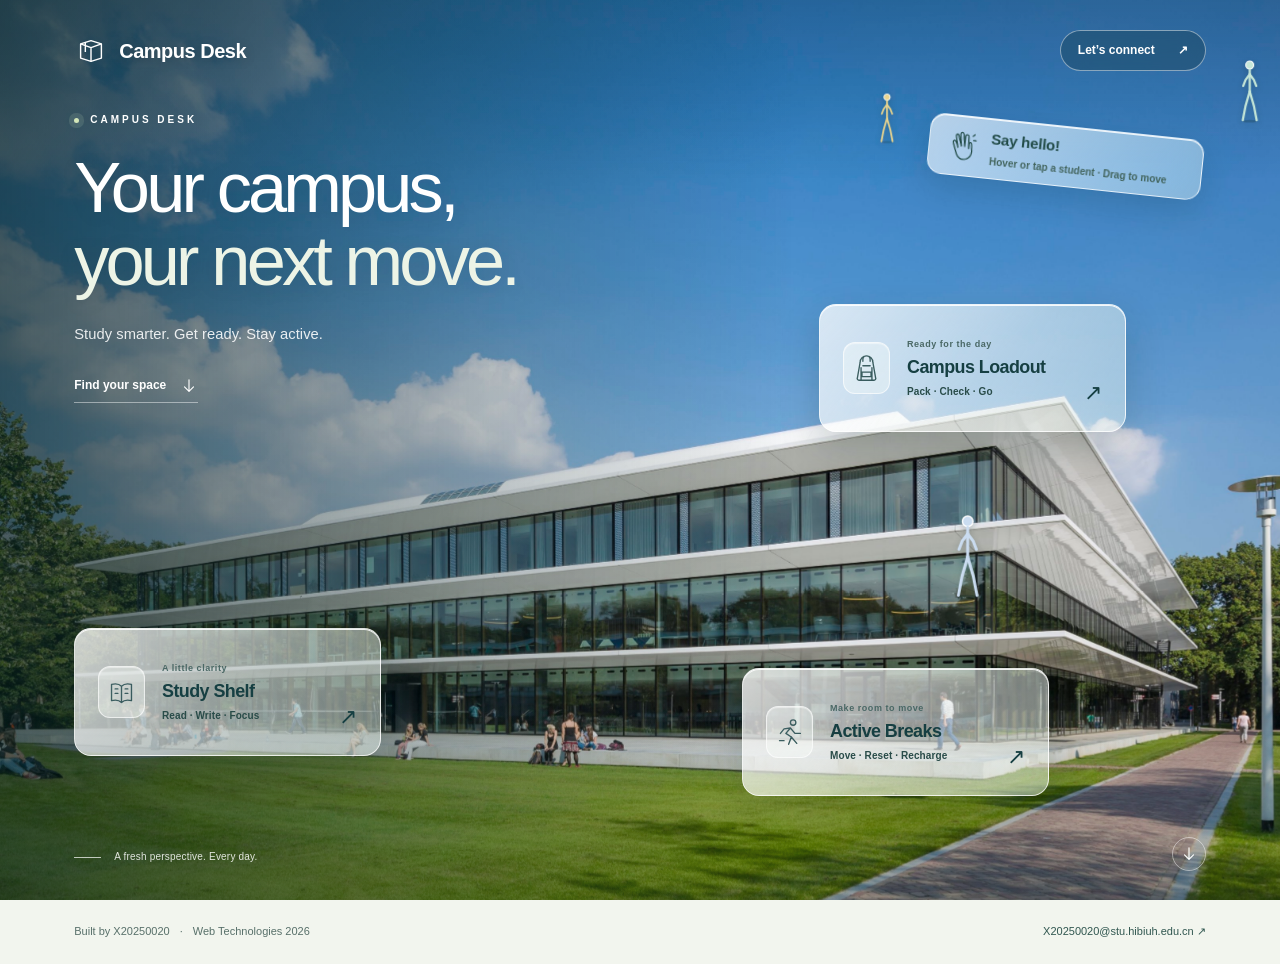
==== commit a451be8f: "Improve homepage interaction and mobile layout" ====
--- a/index.html
+++ b/index.html
@@ -10,11 +10,11 @@
     <link rel="preload" as="image" href="assets/campus-hero.jpg">
     <link rel="stylesheet" href="styles.css">
     <link rel="stylesheet" href="home.css?v=immersive-photo-1">
-    <link rel="stylesheet" href="campus-life.css?v=3">
+    <link rel="stylesheet" href="campus-life.css?v=6">
     <link rel="stylesheet" href="transitions.css?v=16">
     <script>document.documentElement.classList.add("js");</script>
     <script src="home.js?v=immersive-photo-1" defer></script>
-    <script src="campus-life.js?v=4" defer></script>
+    <script src="campus-life.js?v=7" defer></script>
     <script src="transitions.js?v=16" defer></script>
 </head>
 <body class="home-page">
@@ -37,9 +37,9 @@
                 </a>
                 <a class="contact-link" href="contact.html">Let’s connect <span aria-hidden="true">↗</span></a>
             </header>
-            <button class="campus-life-hint" type="button" aria-label="Say hello to a student. Hover over or tap the little students.">
+            <button class="campus-life-hint" type="button" aria-label="Say hello to a student. Hover, tap, or drag a student.">
                 <svg viewBox="0 0 32 36" aria-hidden="true"><path d="M10 19 7 13c-1-2-4-1-3 2l5 13c2 5 7 7 12 5 4-2 6-5 6-10l-1-8c0-3-3-3-3 0v5M10 20 7 7c-1-3 2-4 3-1l4 12M14 18 12 4c0-3 3-3 4 0l2 14M18 18V6c0-3 4-3 4 0l1 14M27 5l2-2M28 10h3"/></svg>
-                <span><strong>Say hello!</strong><small>Hover or tap a student</small></span>
+                <span><strong>Say hello!</strong><small>Hover or tap a student · Drag to move</small></span>
             </button>
             <div class="hero-copy">
                 <p class="hero-eyebrow"><span aria-hidden="true"></span> CAMPUS DESK</p>
--- a/campus-life.css
+++ b/campus-life.css
@@ -1,5 +1,5 @@
 /* Interactive students: the photograph and existing controls keep their own layers. */
-.campus-life-layer { position: absolute; z-index: 1; inset: 0; overflow: hidden; pointer-events: none; }
+.campus-life-layer { position: absolute; z-index: 5; inset: 0; overflow: hidden; pointer-events: none; }
 .campus-life-person {
     --walker-facing: 1;
     position: absolute;
@@ -13,13 +13,14 @@
     background: transparent;
     cursor: pointer;
     pointer-events: auto;
-    touch-action: manipulation;
+    touch-action: none;
     filter: drop-shadow(0 2px 3px rgb(15 38 34 / 25%));
     will-change: transform;
     animation: campus-student-appear .65s ease both;
 }
 .campus-life-person:focus-visible { outline: 2px solid rgb(255 255 255 / 85%); outline-offset: 5px; }
 .campus-life-person:hover, .campus-life-person:active { background: transparent; }
+.campus-life-person.is-dragging { cursor: grabbing; z-index: 2; }
 .campus-life-person svg { display: block; width: 100%; height: 100%; overflow: visible; transform: scaleX(var(--walker-facing)); }
 .walker-shadow { fill: rgb(17 48 41 / 24%); }
 .campus-life-person .walker-head { fill: var(--walker-color); stroke: #fff; stroke-width: 2.4; }
@@ -63,8 +64,9 @@
     right: clamp(30px, 6vw, 100px);
     display: flex;
     align-items: center;
-    gap: 12px;
-    padding: 14px 17px;
+    gap: 14px;
+    min-width: 275px;
+    padding: 8px 20px;
     border: 1px solid rgb(255 255 255 / 72%);
     border-radius: 15px;
     background: linear-gradient(120deg, rgb(255 255 255 / 65%), rgb(235 248 241 / 42%));
@@ -77,7 +79,7 @@
     transform: rotate(6deg);
     transition: transform .25s ease, box-shadow .25s ease;
 }
-.campus-life-hint > svg { width: 31px; height: 34px; flex-shrink: 0; fill: none; stroke: currentColor; stroke-width: 1.5; stroke-linecap: round; stroke-linejoin: round; }
+.campus-life-hint > svg { width: 27px; height: 30px; flex-shrink: 0; fill: none; stroke: currentColor; stroke-width: 1.5; stroke-linecap: round; stroke-linejoin: round; }
 .campus-life-hint > span { display: grid; gap: 3px; }
 .campus-life-hint strong { font-size: 15px; font-weight: 650; letter-spacing: -.2px; }
 .campus-life-hint small { font-size: 10px; color: #42645d; }
@@ -88,7 +90,7 @@
 @keyframes campus-student-wave { from { transform: rotate(-16deg); } to { transform: rotate(17deg); } }
 @keyframes campus-student-appear { from { opacity: 0; } to { opacity: 1; } }
 @media (max-width: 760px) {
-    .campus-life-hint { top: 77px; right: 25px; gap: 8px; padding: 7px 11px; border-radius: 11px; transform: rotate(4deg); }
+    .campus-life-hint { top: 77px; right: 25px; gap: 8px; min-width: 0; padding: 6px 12px; border-radius: 11px; transform: rotate(4deg); }
     .campus-life-hint > svg { width: 23px; height: 26px; }
     .campus-life-hint strong { font-size: 12px; }
     .campus-life-hint small { font-size: 8px; }
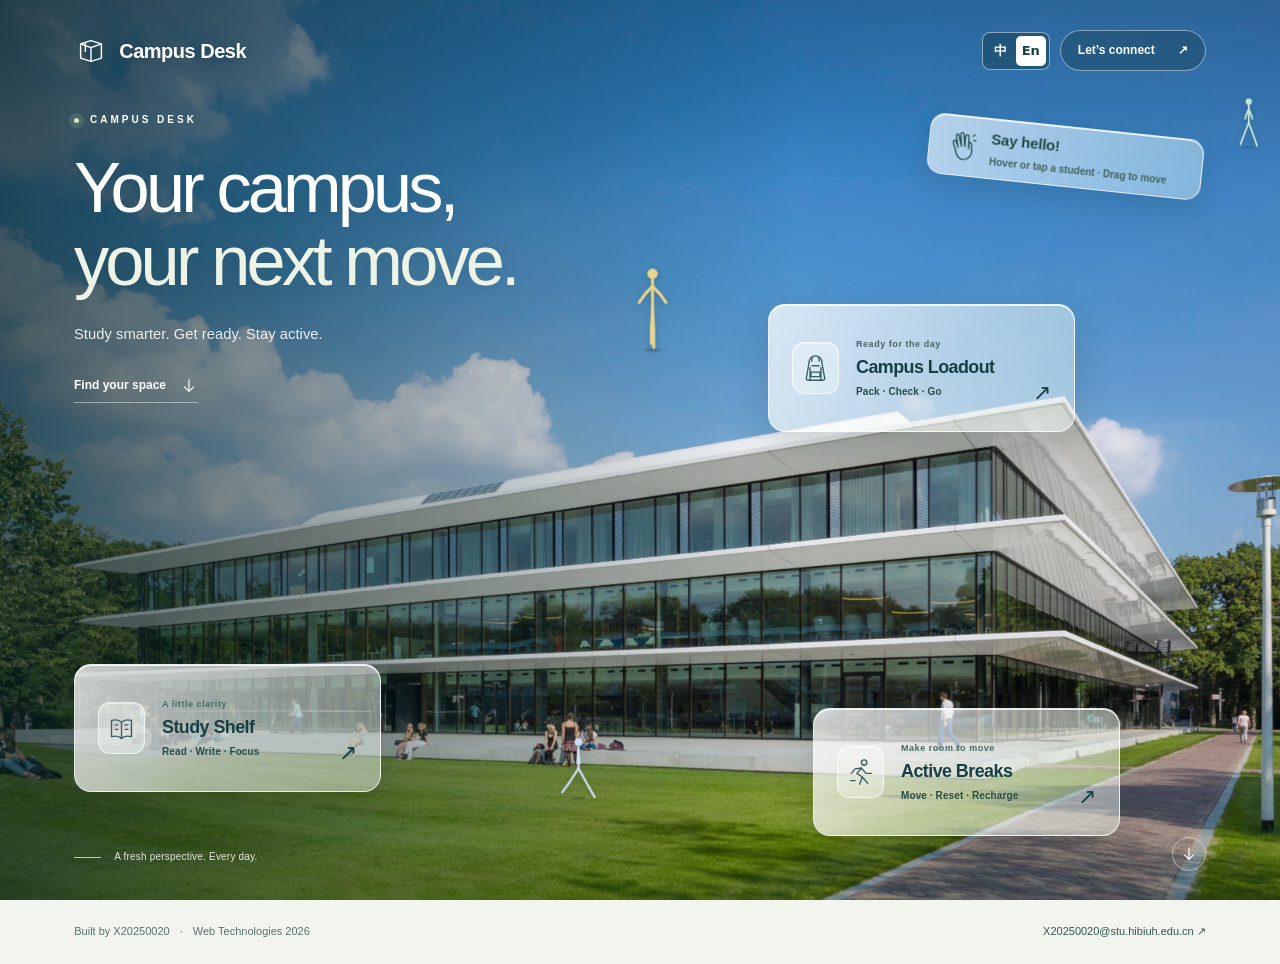
==== commit 1aad80d5: "Update Campus Desk pages and language switch" ====
--- a/index.html
+++ b/index.html
@@ -16,6 +16,8 @@
     <script src="home.js?v=immersive-photo-1" defer></script>
     <script src="campus-life.js?v=7" defer></script>
     <script src="transitions.js?v=16" defer></script>
+    <link rel="stylesheet" href="language.css?v=2">
+    <script src="language.js?v=2" defer></script>
 </head>
 <body class="home-page">
     <a class="skip-link" href="#main-content">Skip to main content</a>
--- a/home.css
+++ b/home.css
@@ -90,6 +90,10 @@
     z-index: 2;
     max-width: min(630px, 58vw);
     color: #fff;
+    transform: perspective(1000px) translate3d(var(--copy-x, 0px), var(--copy-y, 0px), 0) rotateX(var(--copy-tilt-x, 0deg)) rotateY(var(--copy-tilt-y, 0deg));
+    transform-origin: left center;
+    transition: transform .35s ease-out;
+    will-change: transform;
 }
 .hero-eyebrow {
     display: flex;
@@ -134,9 +138,9 @@
     pointer-events: auto;
     transform: translate3d(var(--foreground-x), var(--foreground-y), 0);
 }
-.portal-anchor--study { left: 5.8%; bottom: calc(14% + clamp(16px, 1.4vw, 24px)); }
-.portal-anchor--loadout { top: calc(46% - clamp(110px, 8vw, 128px)); right: clamp(108px, 12vw, 190px); }
-.portal-anchor--move { right: calc(15% + clamp(32px, 3vw, 48px)); bottom: calc(9% + clamp(22px, 1.8vw, 30px)); }
+.portal-anchor--study { left: 5.8%; bottom: calc(10% + clamp(16px, 1.4vw, 24px)); }
+.portal-anchor--loadout { top: calc(46% - clamp(110px, 8vw, 128px)); right: clamp(150px, 16vw, 240px); }
+.portal-anchor--move { right: calc(10% + clamp(28px, 2.5vw, 40px)); bottom: calc(5% + clamp(18px, 1.5vw, 26px)); }
 .portal-nav a.portal-card {
     --tilt-x: 0deg;
     --tilt-y: 0deg;
@@ -228,9 +232,9 @@
     .hero-copy { top: clamp(108px, calc(18% - 46px), 138px); max-width: 70vw; }
     .hero-copy h1 { font-size: clamp(53px, 6.2vw, 68px); }
     .portal-anchor { width: 290px; }
-    .portal-anchor--study { bottom: calc(22% + 18px); left: 5%; }
-    .portal-anchor--loadout { top: clamp(220px, 29vh, 290px); right: clamp(38px, 7vw, 76px); }
-    .portal-anchor--move { right: calc(19% + 32px); bottom: calc(4% + 22px); }
+    .portal-anchor--study { bottom: calc(18% + 18px); left: 5%; }
+    .portal-anchor--loadout { top: clamp(220px, 29vh, 290px); right: clamp(75px, 12vw, 130px); }
+    .portal-anchor--move { right: calc(13% + 24px); bottom: calc(2% + 18px); }
     .portal-nav a.portal-card { min-height: 112px; padding: 19px; gap: 12px; }
     .hero-caption, .hero-scroll { bottom: 30px; }
 }
--- a/campus-life.css
+++ b/campus-life.css
@@ -23,12 +23,8 @@
 .campus-life-person.is-dragging { cursor: grabbing; z-index: 2; }
 .campus-life-person svg { display: block; width: 100%; height: 100%; overflow: visible; transform: scaleX(var(--walker-facing)); }
 .walker-shadow { fill: rgb(17 48 41 / 24%); }
-.campus-life-person .walker-head { fill: var(--walker-color); stroke: #fff; stroke-width: 2.4; }
+.campus-life-person .walker-head { fill: var(--walker-color); stroke: none; }
 .campus-life-person .walker-limb { fill: none; stroke: var(--walker-color); stroke-width: 4.8; stroke-linecap: round; stroke-linejoin: round; transform-box: view-box; }
-.walker-arm--left, .walker-arm--right { transform-origin: 40px 35px; }
-.walker-leg--left, .walker-leg--right { transform-origin: 40px 72px; }
-.is-walking .walker-arm--left, .is-walking .walker-leg--right { animation: campus-walk-forward var(--stride-duration, .9s) ease-in-out infinite; }
-.is-walking .walker-arm--right, .is-walking .walker-leg--left { animation: campus-walk-back var(--stride-duration, .9s) ease-in-out infinite; }
 .walker-wave { display: none; }
 .is-greeting .walker-arm--right { visibility: hidden; }
 .is-greeting .walker-wave { display: block; }
@@ -76,17 +72,17 @@
     -webkit-backdrop-filter: blur(16px) saturate(120%);
     text-align: left;
     cursor: pointer;
-    transform: rotate(6deg);
-    transition: transform .25s ease, box-shadow .25s ease;
+    transform: perspective(700px) translate3d(var(--hint-x, 0px), var(--hint-y, 0px), 0) rotateX(var(--hint-tilt-x, 0deg)) rotateY(var(--hint-tilt-y, 0deg)) rotate(6deg);
+    transform-origin: center;
+    transition: transform .3s ease-out, box-shadow .25s ease;
+    will-change: transform;
 }
 .campus-life-hint > svg { width: 27px; height: 30px; flex-shrink: 0; fill: none; stroke: currentColor; stroke-width: 1.5; stroke-linecap: round; stroke-linejoin: round; }
 .campus-life-hint > span { display: grid; gap: 3px; }
 .campus-life-hint strong { font-size: 15px; font-weight: 650; letter-spacing: -.2px; }
 .campus-life-hint small { font-size: 10px; color: #42645d; }
-.campus-life-hint:hover { background: linear-gradient(120deg, rgb(255 255 255 / 72%), rgb(235 248 241 / 50%)); transform: translateY(-3px) rotate(3deg); box-shadow: 0 16px 35px rgb(10 35 32 / 20%), inset 0 1px 0 #fff; }
+.campus-life-hint:hover { background: linear-gradient(120deg, rgb(255 255 255 / 72%), rgb(235 248 241 / 50%)); transform: perspective(700px) translate3d(var(--hint-x, 0px), calc(var(--hint-y, 0px) - 3px), 0) rotateX(var(--hint-tilt-x, 0deg)) rotateY(var(--hint-tilt-y, 0deg)) rotate(3deg); box-shadow: 0 16px 35px rgb(10 35 32 / 20%), inset 0 1px 0 #fff; }
 .campus-life-hint:focus-visible { outline: 3px solid #e5f6d5; outline-offset: 5px; }
-@keyframes campus-walk-forward { 0%, 100% { transform: rotate(-21deg); } 25%, 75% { transform: rotate(0); } 50% { transform: rotate(21deg); } }
-@keyframes campus-walk-back { 0%, 100% { transform: rotate(21deg); } 25%, 75% { transform: rotate(0); } 50% { transform: rotate(-21deg); } }
 @keyframes campus-student-wave { from { transform: rotate(-16deg); } to { transform: rotate(17deg); } }
 @keyframes campus-student-appear { from { opacity: 0; } to { opacity: 1; } }
 @media (max-width: 760px) {
--- a/language.css
+++ b/language.css
@@ -0,0 +1,73 @@
+/* Shared language control for all Campus Desk pages. */
+.site-header { position: relative; }
+.site-header nav { min-width: 0; margin-left: auto; }
+.hero-header { position: absolute; }
+.hero-header .header-actions {
+    display: inline-flex;
+    align-items: center;
+    gap: 10px;
+    margin-left: auto;
+}
+.language-switch {
+    display: inline-flex;
+    flex: 0 0 auto;
+    align-items: center;
+    justify-content: center;
+    gap: 0;
+    min-height: 38px;
+    padding: 3px;
+    border: 1px solid #b8c7cc;
+    border-radius: 8px;
+    background: #fff;
+    color: #334555;
+    white-space: nowrap;
+    font: 600 13px/1.2 system-ui, -apple-system, BlinkMacSystemFont, "Segoe UI", sans-serif;
+}
+.language-switch button {
+    min-width: 30px;
+    min-height: 30px;
+    padding: 4px 6px;
+    border: 0;
+    border-radius: 5px;
+    background: transparent;
+    color: inherit;
+    font: inherit;
+    cursor: pointer;
+}
+.language-switch button[aria-pressed="true"] { background: #354d5a; color: #fff; }
+.language-switch button:focus-visible { outline: 2px solid #257d9b; outline-offset: 2px; }
+.language-switch__divider { color: #71818b; }
+.hero-header .language-switch {
+    margin-left: -7px;
+    border-color: rgb(255 255 255 / 50%);
+    background: rgb(14 45 43 / 35%);
+    color: #fff;
+    backdrop-filter: blur(12px);
+    -webkit-backdrop-filter: blur(12px);
+}
+.hero-header .language-switch button[aria-pressed="true"] { background: #fff; color: #163f42; }
+.hero-header .language-switch__divider { color: #fff; }
+.site-header .language-switch { margin-left: 0; }
+@media (max-width: 760px) {
+    .site-header nav { margin-left: 0; }
+    .site-header .language-switch {
+        position: absolute;
+        top: 15px;
+        right: 5%;
+        z-index: 20;
+    }
+    .site-header .site-name { padding-right: 105px; }
+    .hero-header { gap: 10px; }
+    .hero-header .language-switch { margin-left: 0; }
+}
+@media (max-width: 420px) {
+    .hero-header .header-actions { gap: 5px; }
+    .hero-header .contact-link { gap: 4px; }
+    .hero-header .language-switch { min-height: 33px; padding: 2px; }
+    .hero-header .language-switch button { min-width: 26px; min-height: 27px; padding: 3px; font-size: 11px; }
+}
+@media (max-width: 370px) {
+    .hero-header .home-brand { gap: 5px; font-size: 14px; }
+    .hero-header .brand-mark { width: 25px; height: 25px; }
+    .hero-header .contact-link { gap: 3px; padding: 7px; font-size: 9px; }
+}
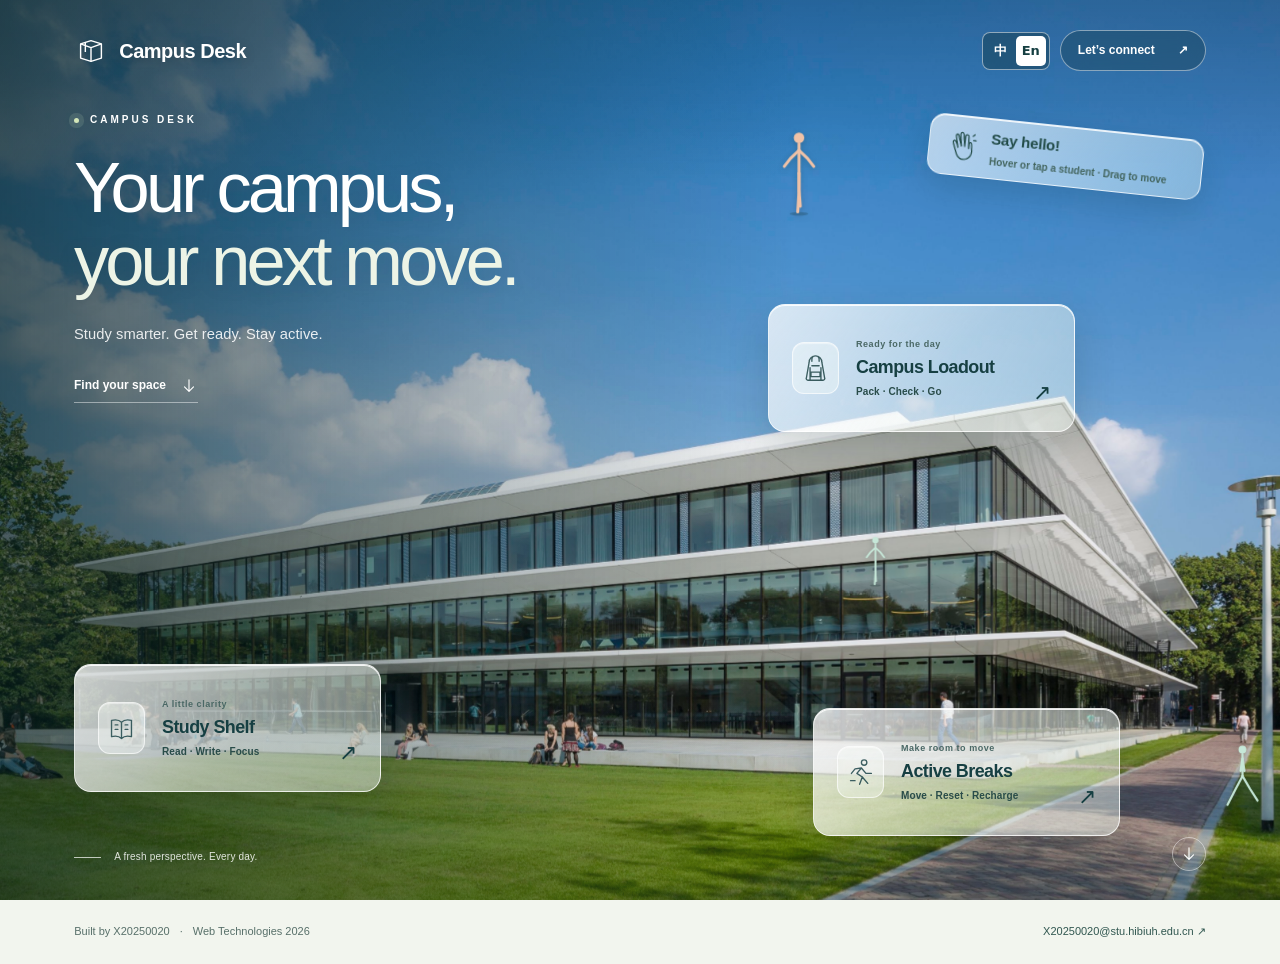
==== commit 59d9df78: "Improve page opening transitions" ====
--- a/index.html
+++ b/index.html
@@ -11,11 +11,11 @@
     <link rel="stylesheet" href="styles.css">
     <link rel="stylesheet" href="home.css?v=immersive-photo-1">
     <link rel="stylesheet" href="campus-life.css?v=6">
-    <link rel="stylesheet" href="transitions.css?v=16">
+    <link rel="stylesheet" href="transitions.css?v=26">
     <script>document.documentElement.classList.add("js");</script>
     <script src="home.js?v=immersive-photo-1" defer></script>
     <script src="campus-life.js?v=7" defer></script>
-    <script src="transitions.js?v=16" defer></script>
+    <script src="transitions.js?v=26" defer></script>
     <link rel="stylesheet" href="language.css?v=2">
     <script src="language.js?v=2" defer></script>
 </head>
--- a/transitions.css
+++ b/transitions.css
@@ -8,10 +8,9 @@
 }
 html.transition-pending[data-transition-page="move"]::before {
     width: var(--move-viewport-width, 100vw);
-    background: #8aa9a7 url("assets/active-breaks-track.svg") center / cover no-repeat;
-}
-body.transition-lock { overflow: hidden; }
-body.move-transition-lock { padding-right: var(--move-scrollbar-gap, 0px); }
+    background: #050709;
+}
+body.transition-lock { overflow: hidden; padding-right: var(--transition-scrollbar-gap, 0px); }
 .campus-transition[data-type="move"] { width: 100vw; }
 .campus-transition {
     position: fixed;
@@ -22,12 +21,12 @@
     overflow: hidden;
     color: #fff;
     opacity: 0;
-    pointer-events: none;
+    pointer-events: auto;
     isolation: isolate;
     transition: opacity .16s ease;
     font-family: -apple-system, BlinkMacSystemFont, "Segoe UI", Arial, sans-serif;
 }
-.campus-transition.is-active, .campus-transition--arrival { opacity: 1; }
+.campus-transition.is-active { opacity: 1; }
 .campus-transition.is-opening { opacity: 1; }
 .campus-transition.is-closing { opacity: 0; visibility: hidden; }
 .campus-transition__scene { position: absolute; inset: 0; overflow: hidden; }
@@ -153,6 +152,19 @@
     border: 0;
     background: #fff;
     pointer-events: none;
+}
+.study-page-preview { z-index: 1; }
+.study-destination-preview {
+    position: absolute;
+    top: 0;
+    left: 0;
+    width: var(--transition-page-width, 100vw);
+    height: var(--transition-page-height, 100vh);
+    border: 0;
+    background: #f4f4f4;
+    pointer-events: none;
+    transform-origin: 0 0;
+    will-change: transform;
 }
 /* Only the document inside the doorway: reuse the real bookcases, without page furniture. */
 html.study-transition-preview,
@@ -244,8 +256,6 @@
 .campus-transition--study.is-active .student-head { animation: library-head-bob .24s ease-in-out 0s 3 alternate; }
 .campus-transition--study.is-active .study-door--left { animation: open-left-door .64s cubic-bezier(.18,.78,.23,1) .93s forwards; }
 .campus-transition--study.is-active .study-door--right { animation: open-right-door .64s cubic-bezier(.18,.78,.23,1) .93s forwards; }
-.campus-transition--study.is-active .study-arch,
-.campus-transition--study.is-active .study-doorway { animation: enter-library .43s cubic-bezier(.35,.02,.28,1) 1.47s forwards; }
 
 /* Campus Loadout: two fixed outer panes and two center panes that slide on a top rail. */
 .campus-transition--loadout { background: #113b42; }
@@ -276,16 +286,12 @@
 .automatic-door {
     position: absolute;
     z-index: 3;
-    top: 50%;
-    left: 50%;
-    width: min(76vw, 980px);
-    height: min(70vh, 640px);
+    inset: 0;
     overflow: hidden;
     border: 11px solid #b8d2d0;
     border-top-width: 22px;
     background: rgb(14 48 54 / 65%);
     box-shadow: 0 18px 65px rgb(0 16 20 / 42%), inset 0 0 0 2px rgb(255 255 255 / 32%);
-    transform: translate(-50%, -39%);
 }
 .automatic-door::before { position: absolute; top: -17px; left: 50%; width: 20px; height: 7px; border-radius: 99px; background: #e6f5be; box-shadow: 0 0 0 5px rgb(195 246 193 / 10%); content: ""; transform: translateX(-50%); }
 .door-rail { position: absolute; z-index: 6; top: 0; right: 0; left: 0; height: 13px; background: linear-gradient(#e6f0ee, #829b9d); }
@@ -299,13 +305,37 @@
     background: #edf5f8;
     pointer-events: none;
 }
-.glass-pane { position: absolute; top: 13px; bottom: 0; width: 25%; border-right: 4px solid rgb(218 244 241 / 70%); background: linear-gradient(180deg, rgb(218 248 248 / 18%), rgb(41 106 122 / 12%)); box-shadow: inset 0 0 0 1px rgb(255 255 255 / 35%); }
+.glass-pane {
+    position: absolute;
+    top: 13px;
+    bottom: 0;
+    width: 25%;
+    border-right: 4px solid rgb(218 244 241 / 70%);
+    background: linear-gradient(180deg, rgb(218 248 248 / 48%), rgb(41 106 122 / 34%));
+    box-shadow: inset 0 0 0 1px rgb(255 255 255 / 35%);
+    backdrop-filter: blur(12px) brightness(.72);
+    -webkit-backdrop-filter: blur(12px) brightness(.72);
+}
 .glass-pane--fixed-left,
-.glass-pane--fixed-right { background: linear-gradient(180deg, rgb(210 234 229 / 78%), rgb(67 120 135 / 66%)); }
+.glass-pane--fixed-right { background: linear-gradient(180deg, rgb(210 234 229 / 82%), rgb(67 120 135 / 74%)); }
 .glass-pane--fixed-left { left: 0; }
 .glass-pane--slide-left { left: 25%; will-change: transform; }
 .glass-pane--slide-right { right: 25%; will-change: transform; }
 .glass-pane--fixed-right { right: 0; border-right: 0; }
+.glass-pane--slide-left::after,
+.glass-pane--slide-right::after {
+    position: absolute;
+    top: 57%;
+    width: clamp(24px, 3vw, 42px);
+    height: 5px;
+    border: 1px solid rgb(245 255 250 / 65%);
+    border-radius: 4px;
+    background: linear-gradient(#f6fffb, #a9c4c4);
+    box-shadow: 0 2px 6px rgb(27 63 70 / 34%);
+    content: "";
+}
+.glass-pane--slide-left::after { right: 8%; }
+.glass-pane--slide-right::after { left: 8%; }
 html.loadout-transition-preview,
 html.loadout-transition-preview body { width: 100%; height: 100%; min-height: 100%; overflow: hidden; }
 html.loadout-transition-preview body { margin: 0; }
@@ -360,9 +390,10 @@
 .campus-transition--loadout .transition-student { bottom: 9%; left: -18%; }
 .campus-transition--loadout.is-active .automatic-door::before { animation: sensor-light .45s ease .5s both; }
 .campus-transition--loadout.is-active .transition-student { animation: student-walk-to-door 1.4s cubic-bezier(.38,.03,.22,.99) forwards; }
-.campus-transition--loadout.is-active .glass-pane--slide-left { animation: slide-glass-left .62s cubic-bezier(.35,.8,.25,1) .72s forwards; }
-.campus-transition--loadout.is-active .glass-pane--slide-right { animation: slide-glass-right .62s cubic-bezier(.35,.8,.25,1) .72s forwards; }
-.campus-transition--loadout.is-active .automatic-door { animation: enter-lobby .62s ease 1.18s forwards; }
+.campus-transition--loadout.is-active .glass-pane--fixed-left,
+.campus-transition--loadout.is-active .glass-pane--fixed-right { animation: clear-loadout-glass .62s cubic-bezier(.35,.8,.25,1) .72s forwards; }
+.campus-transition--loadout.is-active .glass-pane--slide-left { animation: slide-glass-left .62s cubic-bezier(.35,.8,.25,1) .72s forwards, clear-loadout-glass .62s cubic-bezier(.35,.8,.25,1) .72s forwards; }
+.campus-transition--loadout.is-active .glass-pane--slide-right { animation: slide-glass-right .62s cubic-bezier(.35,.8,.25,1) .72s forwards, clear-loadout-glass .62s cubic-bezier(.35,.8,.25,1) .72s forwards; }
 
 /* One shared stadium image keeps the horizon, track and navigation curtain aligned. */
 .campus-transition--move {
@@ -384,10 +415,17 @@
     inset: 0;
     background: linear-gradient(180deg, rgb(24 53 61 / 12%), transparent 30% 65%, rgb(13 44 48 / 13%));
 }
+.move-transition-blackout {
+    position: absolute;
+    z-index: 10;
+    inset: 0;
+    background: #050709;
+    opacity: 0;
+    pointer-events: none;
+}
 .campus-transition--move .campus-transition__label { text-shadow: 0 1px 12px rgb(28 57 63 / 45%); }
 .campus-transition--move.is-active .track-world { animation: track-camera-advance 1.45s ease-out forwards; }
-.campus-transition--move.is-settled .track-world,
-.campus-transition--arrival[data-type="move"] .track-world { animation: none; transform: scale(1.032); }
+.campus-transition--move.is-settled .track-world { animation: none; transform: scale(1.032); }
 .campus-transition--move .runner-student {
     z-index: 5;
     bottom: 2.5%;
@@ -413,24 +451,12 @@
 .runner-arm-front, .runner-leg-front { transform-box: fill-box; transform-origin: 0 0; animation: runner-forward .34s ease-in-out infinite alternate; }
 .runner-arm-back, .runner-leg-back { transform-box: fill-box; transform-origin: 0 0; animation: runner-back .34s ease-in-out infinite alternate; }
 
-/* Matching reveal on the page that was selected. */
-.campus-transition--arrival { background: #123d40; transition: opacity .48s ease, visibility .48s ease; }
-.campus-transition--arrival::before { position: absolute; inset: 0; background: radial-gradient(circle at 50% 52%, rgb(231 255 235 / 52%), transparent 45%), linear-gradient(130deg, rgb(51 115 108 / 75%), rgb(16 53 57 / 92%)); content: ""; }
-.campus-transition--arrival[data-type="study"]::before { background: radial-gradient(circle at 50% 65%, rgb(255 220 163 / 74%), transparent 42%), #432e24; }
-.campus-transition--arrival[data-type="loadout"]::before { background: linear-gradient(120deg, #12454f, #6bb7bd, #163e46); }
-.campus-transition--arrival[data-type="move"] {
-    background: transparent;
-    transition: none;
-}
-.campus-transition--arrival[data-type="move"]::before { display: none; }
-.campus-transition--move.is-settled .runner-student,
-.campus-transition--arrival[data-type="move"] .runner-student {
+.campus-transition--move.is-settled .runner-student {
     animation: none;
     bottom: 2.5%;
     opacity: .82;
     transform: translate3d(-50%, -58vh, 0) scale(.15);
 }
-.campus-transition--arrival.is-arriving { opacity: 0; visibility: hidden; }
 
 @keyframes student-walk-to-door { 0% { transform: translateX(0) scale(1); } 45% { transform: translateX(145%) translateY(2px) scale(.92); } 100% { transform: translateX(318%) translateY(10px) scale(.38); opacity: .65; } }
 @keyframes library-student-journey {
@@ -449,11 +475,17 @@
 @keyframes library-head-bob { to { transform: translateY(2px); } }
 @keyframes open-left-door { to { transform: rotateY(-104deg); } }
 @keyframes open-right-door { to { transform: rotateY(104deg); } }
-@keyframes enter-library { to { opacity: 0; transform: translate(-50%, -30%) scale(1.26); } }
 @keyframes sensor-light { 50% { background: #fff; box-shadow: 0 0 26px 12px rgb(229 255 184 / 72%); } to { background: #c7f39c; box-shadow: 0 0 18px 8px rgb(199 243 156 / 48%); } }
 @keyframes slide-glass-left { to { transform: translateX(-94%); } }
 @keyframes slide-glass-right { to { transform: translateX(94%); } }
-@keyframes enter-lobby { to { opacity: 0; transform: translate(-50%, -34%) scale(1.23); } }
+@keyframes clear-loadout-glass {
+    to {
+        background: linear-gradient(180deg, rgb(218 248 248 / 3%), rgb(41 106 122 / 2%));
+        backdrop-filter: blur(0) brightness(1);
+        -webkit-backdrop-filter: blur(0) brightness(1);
+        border-color: rgb(218 244 241 / 36%);
+    }
+}
 @keyframes runner-recedes-into-distance {
     0% { opacity: 1; transform: translate3d(-50%, 0, 0) scale(1); }
     18% { transform: translate3d(-50%, -5vh, 0) scale(.91); }
@@ -474,16 +506,17 @@
     72% { opacity: 1; transform: perspective(1000px) rotateX(.35deg) translateY(-4px) scale(1); }
     100% { opacity: 1; transform: perspective(1000px) rotateX(.35deg) translateY(0) scale(1); }
 }
-html.study-transition-preview .bookcase:not(.notebook-bookcase),
-html.study-transition-preview .notebook-bookcase {
+html.study-transition-preview:not(.study-transition-preview-arrival) .bookcase:not(.notebook-bookcase),
+html.study-transition-preview:not(.study-transition-preview-arrival) .notebook-bookcase {
     animation: study-bookcase-arrive .82s cubic-bezier(.2,.72,.28,1) .93s both;
 }
+html.study-transition-preview-arrival .bookcase { animation: none !important; opacity: 1; transform: none; }
 
 @media (max-width: 760px) {
     .study-arch { width: 96vw; height: min(64vh, 580px); transform: translate(-50%, -29%); }
     .study-doorway { width: 84vw; height: min(55vh, 500px); border-radius: 0; transform: translate(-50%, -27%); }
     .campus-transition--study .library-student { left: 1%; bottom: 5%; width: 30vw; }
-    .automatic-door { width: 94vw; height: min(62vh, 540px); transform: translate(-50%, -38%); }
+    .automatic-door { border-width: 6px; border-top-width: 23px; }
     .transition-student { width: 34vw; }
     .campus-transition--move .runner-student { width: min(27vw, 130px); }
     .campus-transition__label { top: 25px; }
